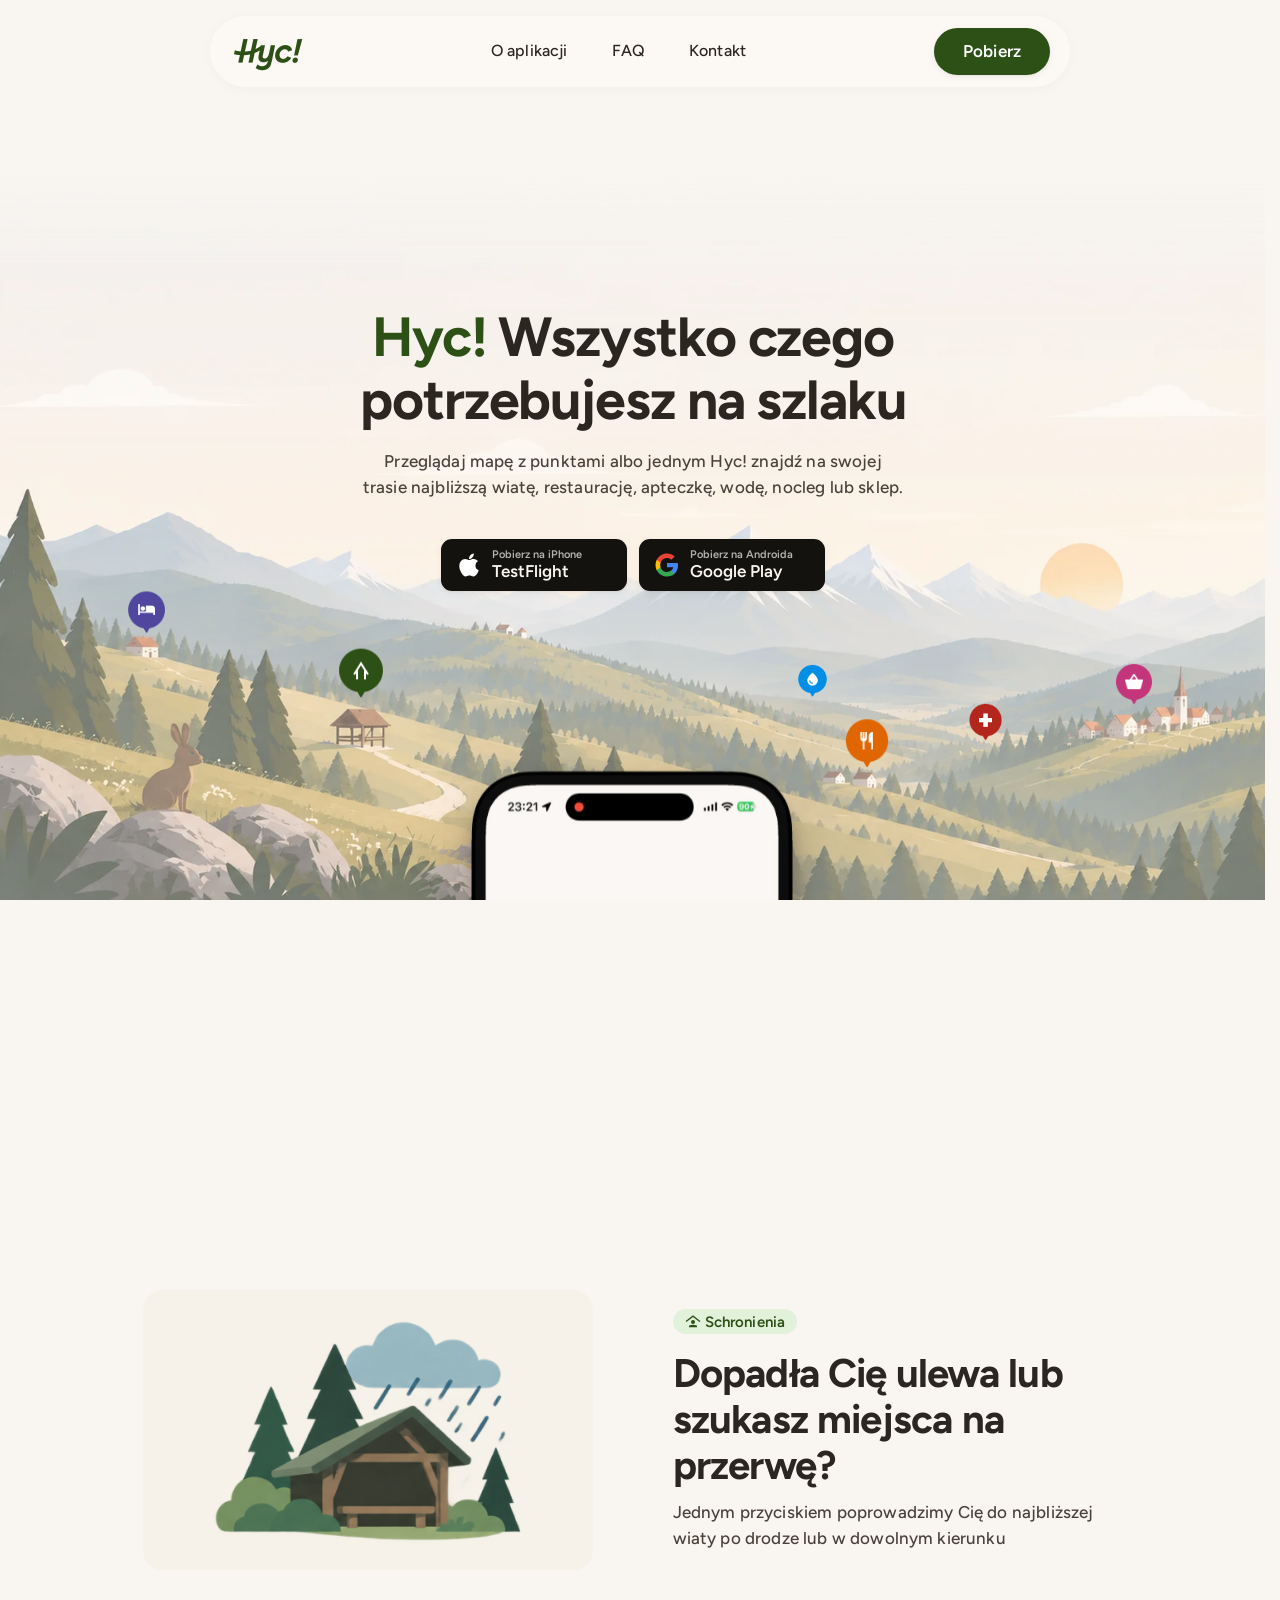
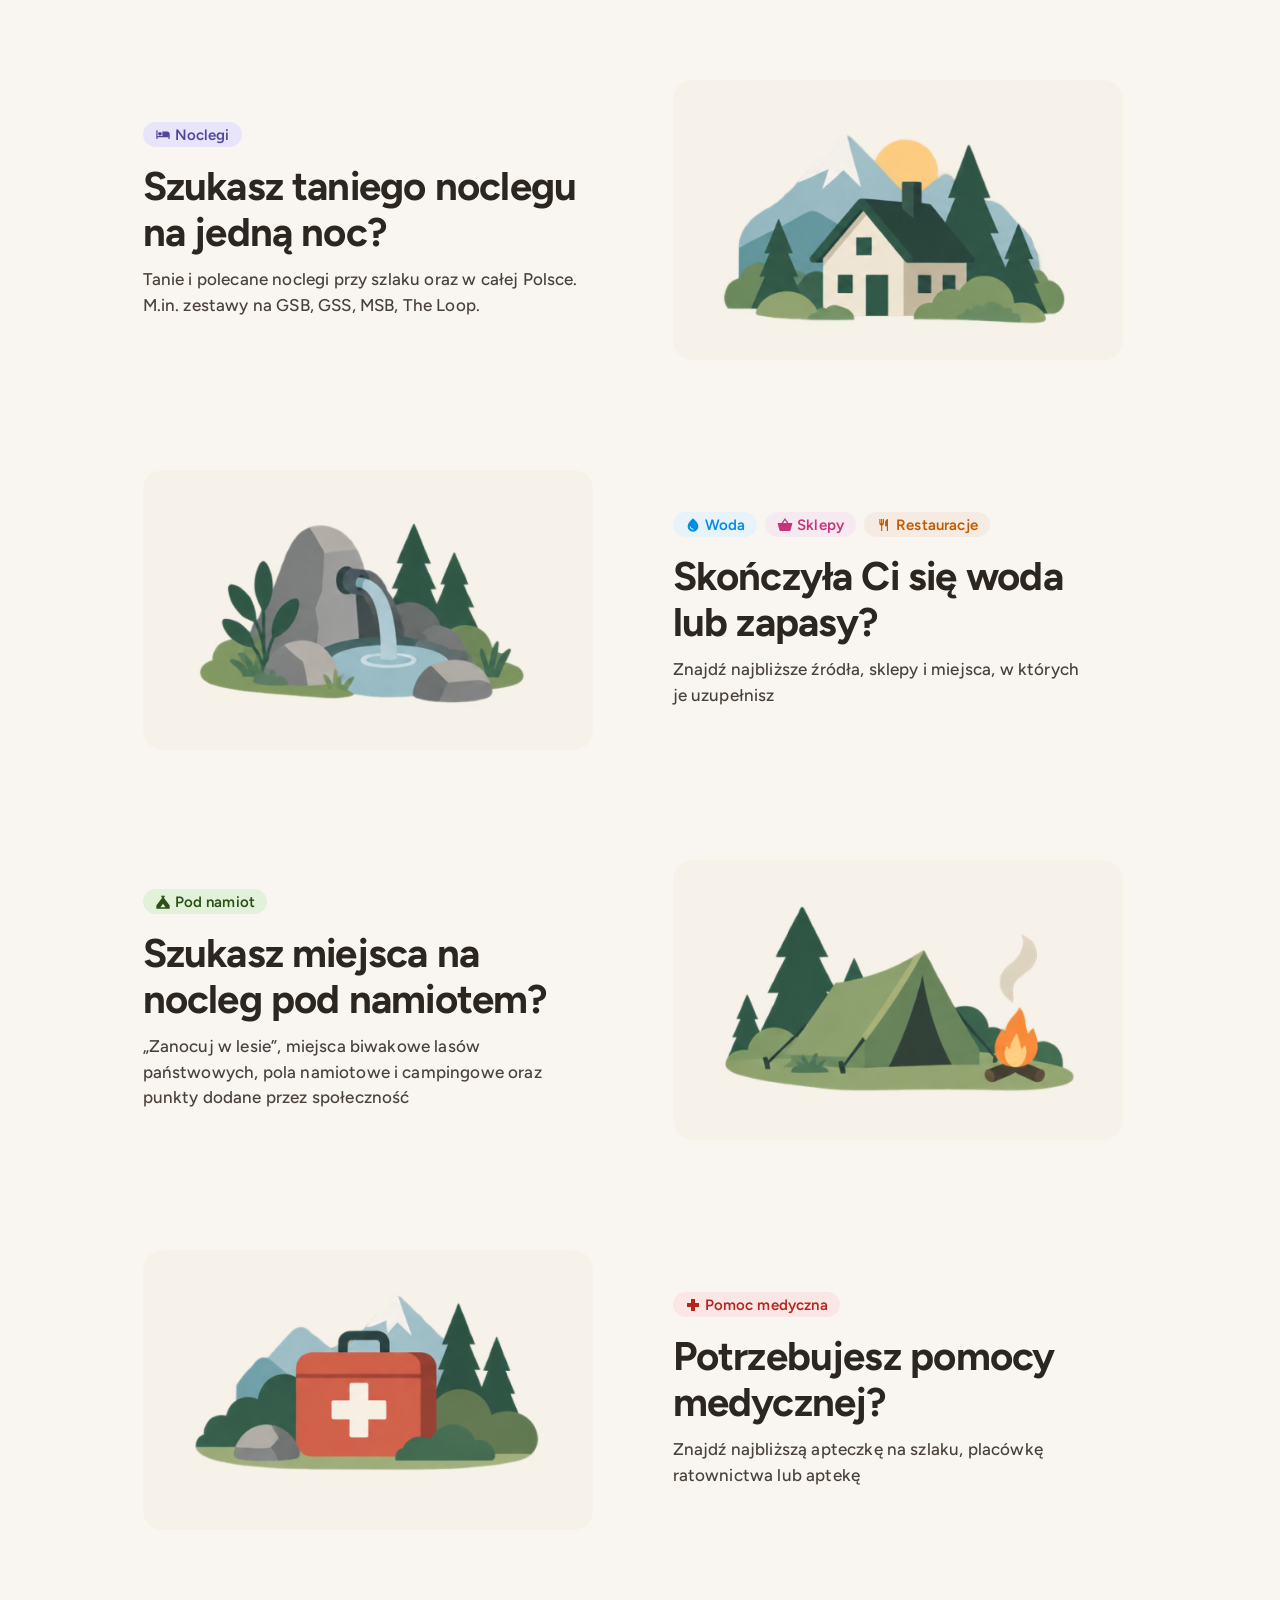
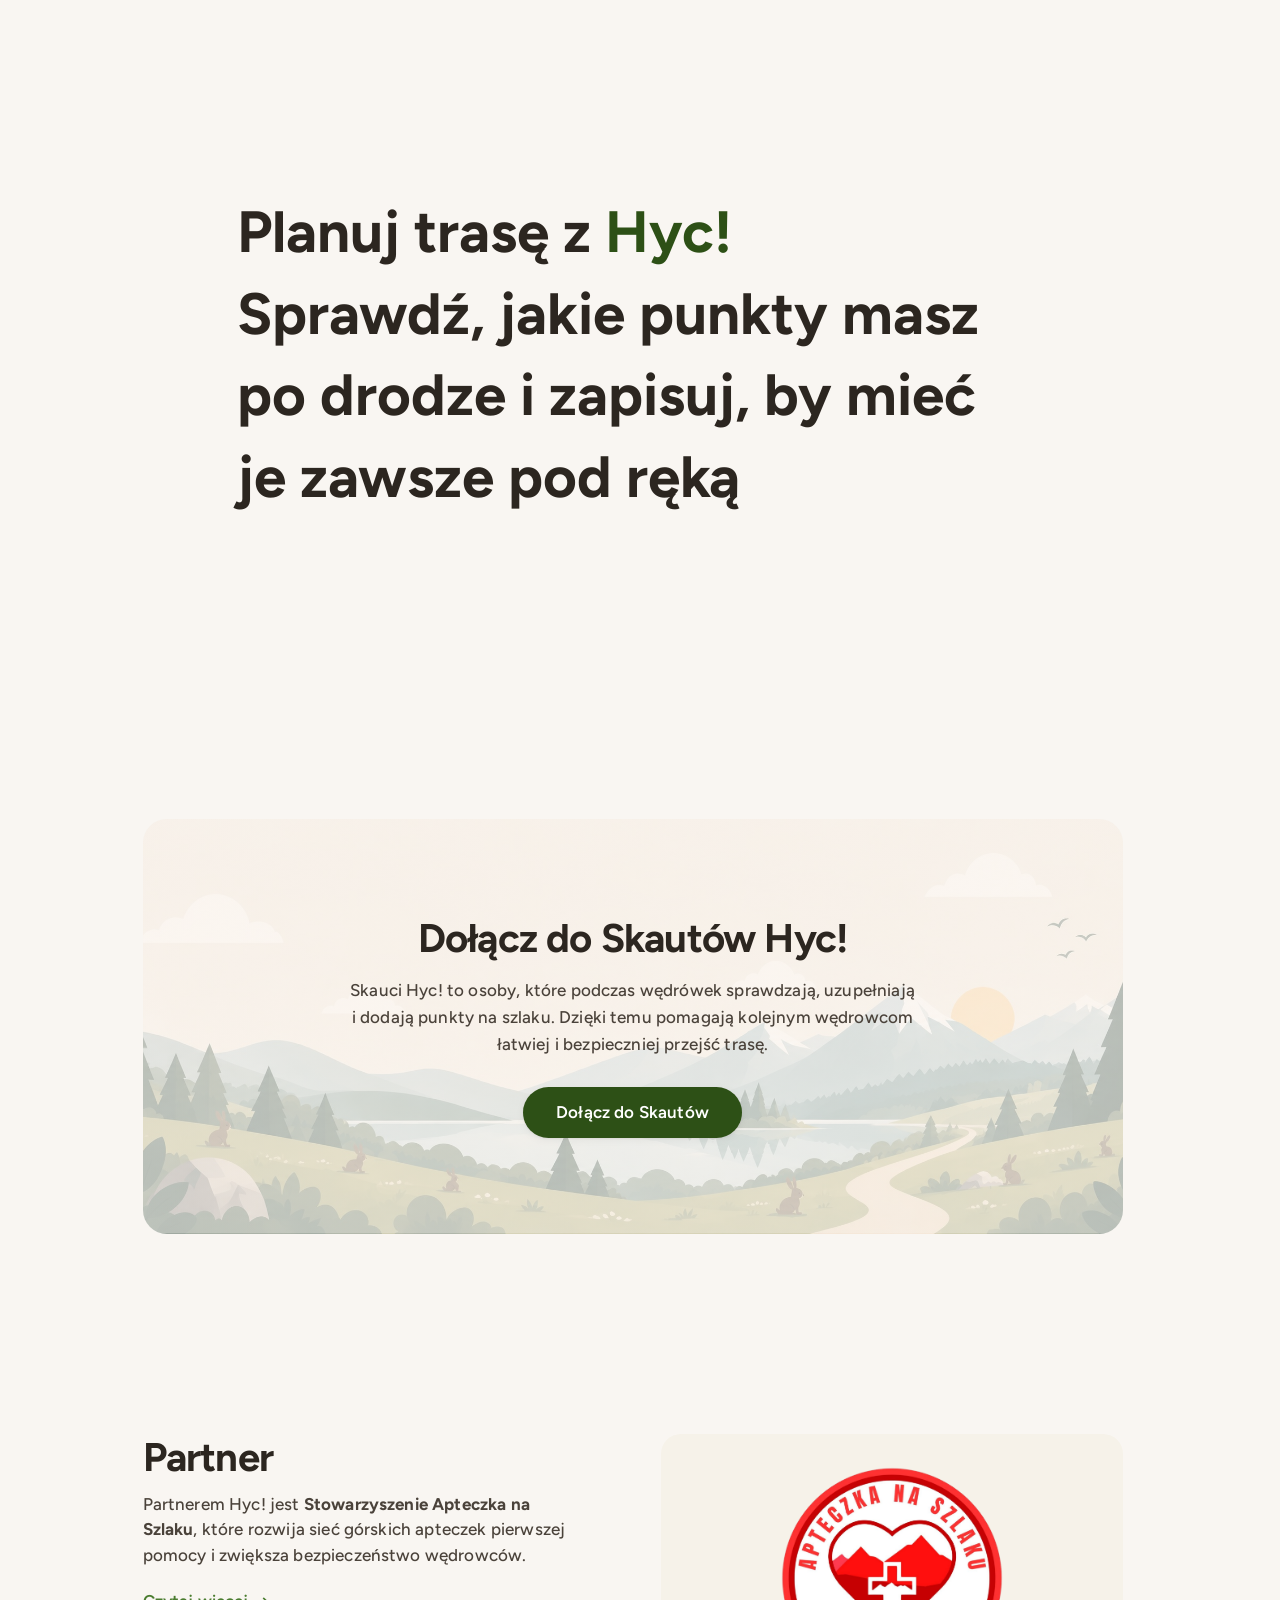
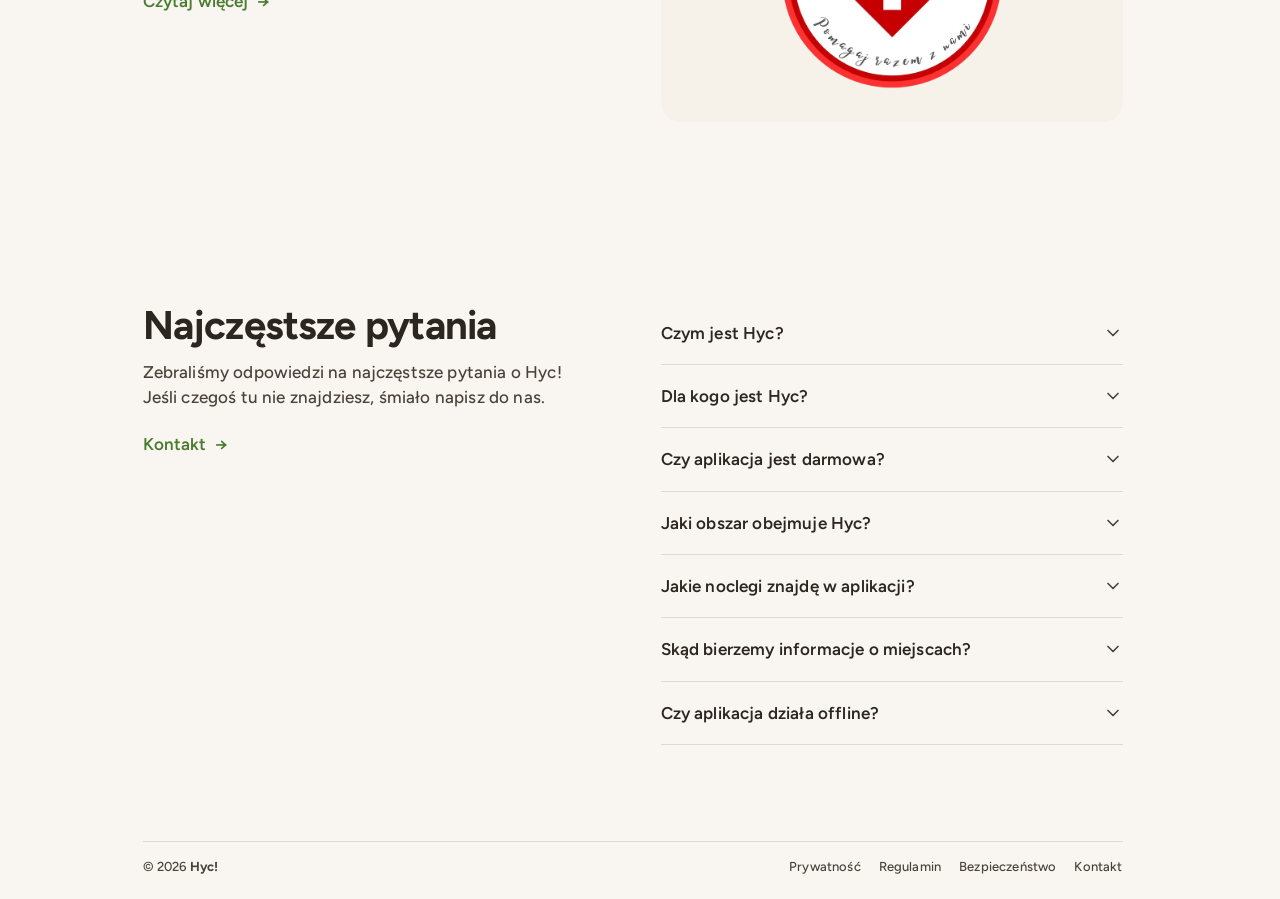
==== index.html @ 40196a03 "fix(landing): Polityka 1.10 ze znacznikiem intro, pasek okna instalacji bez zmian wyglądu - legal/pr" ====
<!DOCTYPE html>
<html lang="pl">
<head>
  <meta charset="utf-8">
  <meta name="viewport" content="width=device-width, initial-scale=1">
  <meta name="tdm-reservation" content="1">
  <title>Hyc! Wszystko czego potrzebujesz na szlaku</title>
  <meta name="description" content="Hyc! to aplikacja na szlak. Jednym przyciskiem znajdziesz najbliższą wiatę, wodę, nocleg, sklep, restaurację albo apteczkę. Dołącz do testów na iOS i Androidzie.">
  <meta name="theme-color" content="#F0EBE0">
  <link rel="icon" href="favicon.svg" type="image/svg+xml">
  <!-- apple-touch-icon MUSI byc PNG — iOS nie czyta SVG i przy braku rastra
       robi wlasny zrzut strony jako ikone na ekranie glownym. -->
  <link rel="apple-touch-icon" sizes="180x180" href="assets/apple-touch-icon.png">

  <!-- Open Graph / social preview (podgląd linku na sociale) -->
  <meta property="og:type" content="website">
  <meta property="og:site_name" content="Hyc!">
  <meta property="og:title" content="Hyc! Wszystko czego potrzebujesz na szlaku">
  <meta property="og:description" content="Najbliższa wiata, woda, nocleg, sklep, restauracja i apteczka na Twojej trasie. Dołącz do testów Hyc! na iOS i Androidzie.">
  <meta property="og:image" content="assets/og-image.jpg?v=20261029">
  <meta property="og:image:width" content="1200">
  <meta property="og:image:height" content="630">
  <meta property="og:locale" content="pl_PL">
  <meta name="twitter:card" content="summary_large_image">
  <meta name="twitter:title" content="Hyc! Wszystko czego potrzebujesz na szlaku">
  <meta name="twitter:description" content="Najbliższa wiata, woda, nocleg, sklep, restauracja i apteczka na Twojej trasie. Dołącz do testów Hyc! na iOS i Androidzie.">
  <meta name="twitter:image" content="assets/og-image.jpg?v=20261029">

  <link rel="preload" href="assets/fonts/Figtree-Variable.woff2" as="font" type="font/woff2" crossorigin>
  <link rel="preload" as="image" type="image/webp"
        imagesrcset="assets/hero/hero-bg-1200.webp?v=8 1200w, assets/hero/hero-bg-1800.webp?v=8 1800w, assets/hero/hero-bg-2560.webp?v=8 2560w, assets/hero/hero-bg-3840.webp?v=8 3840w"
        imagesizes="((max-width: 899px) or (max-aspect-ratio: 13/10)) 170vw, 100vw">
  <!-- ?v= na CSS i JS jest obowiązkowe — podbij przy każdym wydaniu. Strona
       stoi na GitHub Pages, które ignorują plik `_headers` (format Netlify/
       Cloudflare Pages) i serwują wszystko z Cache-Control: max-age=600. Bez
       wersji w URL-u przeglądarka po deployu potrafi skleić nowy index.html
       ze starym styles.css. Wersja w URL-u wymusza świeże pobranie, bo to
       inny zasób. -->
  <link rel="stylesheet" href="styles.css?v=2026102913">
</head>
<body class="page-home">
  <!-- Górny pasek: strona ma sekcje pod hero (O aplikacji, FAQ, Kontakt)
       i potrzebuje stałej nawigacji do nich. Logo stoi tu, nie w hero. -->
  <header class="topbar hero-intro">
    <div class="topbar-inner">
      <a href="#top" class="topbar-logo" aria-label="Hyc! - strona główna">
        <img src="assets/logo-69.png?v=2" srcset="assets/logo-69.png?v=2 1x, assets/logo-138.png?v=2 2x, assets/logo-207.png?v=2 3x" alt="Hyc!" width="69" height="32">
      </a>

      <nav class="topbar-nav" aria-label="Główna nawigacja">
        <a href="o-aplikacji.html">O aplikacji</a>
        <a href="#faq">FAQ</a>
        <a href="kontakt.html">Kontakt</a>
      </nav>

      <!-- Hamburger — bez niego linki na <768px nie miały żadnego sposobu
           otwarcia (display:none bez przełącznika). Trzecie dziecko obok
           logo/CTA na mobile (nav chowa się, patrz styles.css). -->
      <button type="button" class="topbar-burger" aria-expanded="false" aria-controls="mobile-nav" aria-label="Otwórz menu">
        <svg class="icon-menu" viewBox="0 0 24 24" width="24" height="24" aria-hidden="true"><path fill="currentColor" d="M2.797 18.293V16.018H21.203V18.293ZM2.797 13.138V10.862H21.203V13.138ZM2.797 7.982V5.707H21.203V7.982Z"/></svg>
        <svg class="icon-close" viewBox="0 0 24 24" width="24" height="24" aria-hidden="true"><path fill="currentColor" d="M6.4 19.191L4.809 17.6L10.409 12.0L4.809 6.4L6.4 4.809L12.0 10.409L17.6 4.809L19.191 6.4L13.591 12.0L19.191 17.6L17.6 19.191L12.0 13.591Z"/></svg>
      </button>

      <!-- Link na osobną stronę, nie modal TestFlight jak baton na hero — tu
           dopiero trafią docelowe linki do sklepów, gdy apka będzie tam
           publicznie dostępna. -->
      <a class="store-btn store-btn--primary store-btn--nav" href="pobierz.html" data-goatcounter-click="index-menu-pobierz">Pobierz</a>
    </div>
    <div class="nav-backdrop" aria-hidden="true"></div>
    <nav class="topbar-nav-mobile" id="mobile-nav" aria-label="Główna nawigacja (mobile)" hidden>
      <a href="o-aplikacji.html"><span>O aplikacji</span><svg class="nav-arrow" viewBox="0 0 24 24" width="20" height="20" fill="none" stroke="currentColor" stroke-width="2" stroke-linecap="round" stroke-linejoin="round" aria-hidden="true"><path d="M5 12h14"/><path d="m12 5 7 7-7 7"/></svg></a>
      <a href="#faq"><span>FAQ</span><svg class="nav-arrow" viewBox="0 0 24 24" width="20" height="20" fill="none" stroke="currentColor" stroke-width="2" stroke-linecap="round" stroke-linejoin="round" aria-hidden="true"><path d="M5 12h14"/><path d="m12 5 7 7-7 7"/></svg></a>
      <a href="kontakt.html"><span>Kontakt</span><svg class="nav-arrow" viewBox="0 0 24 24" width="20" height="20" fill="none" stroke="currentColor" stroke-width="2" stroke-linecap="round" stroke-linejoin="round" aria-hidden="true"><path d="M5 12h14"/><path d="m12 5 7 7-7 7"/></svg></a>
      <a href="pobierz.html" data-goatcounter-click="index-menu-pobierz"><span>Pobierz</span><svg class="nav-arrow" viewBox="0 0 24 24" width="20" height="20" fill="none" stroke="currentColor" stroke-width="2" stroke-linecap="round" stroke-linejoin="round" aria-hidden="true"><path d="M5 12h14"/><path d="m12 5 7 7-7 7"/></svg></a>
    </nav>
  </header>

  <div class="wrap">

    <main>
      <!-- Hero: scena przypięta (sticky) na czas pierwszego scrolla. Pierwszy
           ruch w dół dokłada .is-pinned (main.js), a cała animacja (tekst i
           piny odjeżdżają, tło blednie, telefon wjeżdża i rośnie) to przejście
           czasowe w CSS.
           Bez JS albo przy „ogranicz ruch" zostaje statyczny układ: tło z
           tekstem, telefon pod spodem.
           Tło, piny i tekst to jedna kompozycja 16:9 skalowana jak `cover`
           (patrz .hero-scene w styles.css), żeby piny zawsze stały nad swoimi
           domkami niezależnie od proporcji okna. -->
      <section class="hero hero-intro" id="top" aria-label="Hyc!">
        <div class="hero-stage">
          <div class="hero-bg" aria-hidden="true">
            <div class="hero-scene">
              <img class="hero-img"
                   src="assets/hero/hero-bg-1800.webp?v=8"
                   srcset="assets/hero/hero-bg-1200.webp?v=8 1200w, assets/hero/hero-bg-1800.webp?v=8 1800w, assets/hero/hero-bg-2560.webp?v=8 2560w, assets/hero/hero-bg-3840.webp?v=8 3840w"
                   sizes="((max-width: 899px) or (max-aspect-ratio: 13/10)) 170vw, 100vw"
                   width="3840" height="2160" alt="" fetchpriority="high">
              <!-- Pozycje i szerokości pinów w % kadru 1670x942 z makiety Figmy
                   (x/1670, y/942, w/1670); --i to kolejność wejścia od lewej. -->
              <div class="hero-pins">
                <span class="pin" style="--x:10.12%;--y:55.52%;--w:3.71%;--i:0"><img src="assets/hero/pin-nocleg.webp?v=3" alt="" width="176" height="212"></span>
                <span class="pin" style="--x:26.59%;--y:63.16%;--w:4.37%;--i:1"><img src="assets/hero/pin-wiata.webp?v=3" alt="" width="176" height="212"></span>
                <span class="pin pin--woda" style="--x:62.81%;--y:66.99%;--w:2.4%;--i:2"><img src="assets/hero/pin-woda.webp?v=3" alt="" width="176" height="212"></span>
                <span class="pin" style="--x:66.17%;--y:73.04%;--w:4.25%;--i:3"><img src="assets/hero/pin-jedzenie.webp?v=3" alt="" width="176" height="212"></span>
                <span class="pin" style="--x:75.93%;--y:71.34%;--w:3.23%;--i:4"><img src="assets/hero/pin-apteczka.webp?v=3" alt="" width="176" height="212"></span>
                <span class="pin" style="--x:87.37%;--y:65.71%;--w:3.59%;--i:5"><img src="assets/hero/pin-sklep.webp?v=3" alt="" width="176" height="212"></span>
              </div>
            </div>
          </div>

          <div class="hero-copy">
            <h1><span class="accent">Hyc!</span> Wszystko czego <br class="hero-br">potrzebujesz na&nbsp;szlaku</h1>
            <p class="hero-tags">Przeglądaj mapę z punktami albo jednym Hyc! znajdź na swojej trasie najbliższą wiatę, restaurację, apteczkę, wodę, nocleg lub sklep.</p>

            <div class="stores" id="stores">
              <!-- iOS wymaga apki TestFlight, której większość testerów jeszcze
                   nie ma — instalacja to więc DWA kliknięcia w ten sam przycisk
                   (TestFlight, potem po powrocie z App Store, Hyc!). Baton
                   wygląda jak zwykły „pobierz", modal niżej ustawia oczekiwania
                   PRZED pierwszym kliknięciem — Apple samo tego nie tłumaczy. -->
              <button class="store-btn store-btn--dark store-btn--compact" id="btn-ios-open" type="button" data-goatcounter-click="index-ios-otworz">
                <img src="assets/apple.svg" alt="">
                <span class="label"><small>Pobierz na iPhone</small><strong>TestFlight</strong></span>
              </button>

              <!-- Android idzie przez zamknięty test Play (grupa Google jako lista
                   testerów), więc instalacja ma dwa etapy: grupa → opt-in Play.
                   Tej złożoności NIE pokazujemy na ekranie głównym — baton wygląda
                   jak zwykły „pobierz", a cały proces prowadzi modal niżej. -->
              <button class="store-btn store-btn--dark store-btn--compact" id="btn-android-open" type="button" data-goatcounter-click="index-android-otworz">
                <img src="assets/google.svg" alt="">
                <span class="label"><small>Pobierz na Androida</small><strong>Google Play</strong></span>
              </button>
            </div>
          </div>

          <!-- Telefon: render z Rotato (ramka + ekran) jako wideo z przezroczystym
               tłem. Safari/iOS bierze HEVC z alfą (.mov), reszta przeglądarek
               WebM VP9 z alfą; typ „video/quicktime" omija Chrome, który HEVC
               odtworzyłby bez przezroczystości. main.js odpala wideo, gdy
               telefon jest cały widoczny (przy scrollu: postęp >= 0.98) i
               pauzuje, gdy znika z ekranu. Brak `autoplay` jest celowy, start
               należy do main.js. -->
          <div class="hero-phone" role="img" aria-label="Ekran aplikacji Hyc!: trasa do najbliższej bacówki">
            <video class="phone-video" poster="assets/hero/phone-poster.webp?v=3" muted playsinline preload="metadata">
              <source src="assets/hero/phone.mov?v=2" type='video/quicktime; codecs="hvc1"'>
              <source src="assets/hero/phone.webm?v=2" type="video/webm">
            </video>
          </div>
        </div>
      </section>

      <!-- Grafika w karcie + nagłówek/bullety obok, kolory/fonty własne. -->
      <section class="feature-list" id="about" aria-labelledby="about-title">
        <h2 class="visually-hidden" id="about-title">O aplikacji</h2>
        <!-- 6 bulletów, każdy z własną grafiką (assets/feature/feature-1..6.png,
             kolejność 1:1 z
             kolejnością bulletów góra-dół) i własnym tekstem (pytanie +
             odpowiedź). -->
        <div class="feature-row">
          <img class="feature-media" src="assets/feature/feature-1.png" alt="" width="440" height="280" loading="lazy">
          <div class="feature-copy">
            <div class="feature-tags">
              <span class="feature-tag feature-tag--schronienia"><svg viewBox="0 0 24 24" aria-hidden="true"><path d="M23 10.4004L21.7998 12L12 4.52539L2.2002 12L1 10.4004L12 2L23 10.4004Z"/><circle cx="12" cy="12" r="3"/><path d="M18 20H6V17.5C6 17.5 8.5 16 12 16C15.5 16 18 17.5 18 17.5V20Z"/></svg><span class="feature-tag-label">Schronienia</span></span>
            </div>
            <h3>Dopadła Cię ulewa lub szukasz miejsca na przerwę?</h3>
            <p>Jednym przyciskiem poprowadzimy Cię do najbliższej wiaty po drodze lub w dowolnym kierunku</p>
          </div>
        </div>

        <div class="feature-row feature-row--reverse">
          <img class="feature-media" src="assets/feature/feature-2.png" alt="" width="440" height="280" loading="lazy">
          <div class="feature-copy">
            <div class="feature-tags">
              <span class="feature-tag feature-tag--noclegi"><svg viewBox="0 0 24 24" aria-hidden="true"><path fill-rule="evenodd" clip-rule="evenodd" d="M2 18V5H3.81818V13.6667H11.0909V6.73333H18.3636C19.3636 6.73333 20.2197 7.07278 20.9318 7.75167C21.6439 8.43056 22 9.24667 22 10.2V18H20.1818V15.4H3.81818V18H2ZM5.52273 12.0417C4.99242 11.5361 4.72727 10.9222 4.72727 10.2C4.72727 9.47778 4.99242 8.86389 5.52273 8.35833C6.05303 7.85278 6.69697 7.6 7.45455 7.6C8.21212 7.6 8.85606 7.85278 9.38636 8.35833C9.91667 8.86389 10.1818 9.47778 10.1818 10.2C10.1818 10.9222 9.91667 11.5361 9.38636 12.0417C8.85606 12.5472 8.21212 12.8 7.45455 12.8C6.69697 12.8 6.05303 12.5472 5.52273 12.0417Z"/></svg><span class="feature-tag-label">Noclegi</span></span>
            </div>
            <h3>Szukasz taniego noclegu na&nbsp;jedną noc?</h3>
            <p>Tanie i&nbsp;polecane noclegi przy szlaku oraz w&nbsp;całej Polsce. M.in. zestawy na GSB, GSS, MSB, The Loop.</p>
          </div>
        </div>

        <div class="feature-row">
          <img class="feature-media" src="assets/feature/feature-3.png" alt="" width="440" height="280" loading="lazy">
          <div class="feature-copy">
            <div class="feature-tags">
              <span class="feature-tag feature-tag--woda"><svg viewBox="0 0 24 24" aria-hidden="true"><path fill-rule="evenodd" clip-rule="evenodd" d="M12.275 19C12.475 18.9833 12.6458 18.9042 12.7875 18.7625C12.9292 18.6208 13 18.45 13 18.25C13 18.0167 12.925 17.8292 12.775 17.6875C12.625 17.5458 12.4333 17.4833 12.2 17.5C11.5167 17.55 10.7917 17.3625 10.025 16.9375C9.25833 16.5125 8.775 15.7417 8.575 14.625C8.54167 14.4417 8.45417 14.2917 8.3125 14.175C8.17083 14.0583 8.00833 14 7.825 14C7.59167 14 7.4 14.0875 7.25 14.2625C7.1 14.4375 7.05 14.6417 7.1 14.875C7.38333 16.3917 8.05 17.475 9.1 18.125C10.15 18.775 11.2083 19.0667 12.275 19ZM6.2875 19.65C4.7625 18.0833 4 16.1333 4 13.8C4 12.1333 4.6625 10.3208 5.9875 8.3625C7.3125 6.40417 9.31667 4.28333 12 2C14.6833 4.28333 16.6875 6.40417 18.0125 8.3625C19.3375 10.3208 20 12.1333 20 13.8C20 16.1333 19.2375 18.0833 17.7125 19.65C16.1875 21.2167 14.2833 22 12 22C9.71667 22 7.8125 21.2167 6.2875 19.65Z"/></svg><span class="feature-tag-label">Woda</span></span>
              <span class="feature-tag feature-tag--sklepy"><svg viewBox="0 0 24 24" aria-hidden="true"><path fill-rule="evenodd" clip-rule="evenodd" d="M11.9749 2C12.1416 2 12.3005 2.04167 12.4505 2.125C12.6003 2.20831 12.7168 2.31697 12.8001 2.4502L17.2005 9H22.0003C22.3335 9.00007 22.5958 9.1338 22.7874 9.40039C22.979 9.667 23.0338 9.9588 22.9505 10.2754L20.3997 19.5254C20.2664 19.9585 20.025 20.313 19.6751 20.5879C19.3251 20.8628 18.9249 21 18.4749 21H5.52472C5.07505 20.9999 4.6753 20.8626 4.3255 20.5879C3.97558 20.313 3.73327 19.9586 3.59991 19.5254L1.05011 10.2754C0.966816 9.95889 1.02079 9.66695 1.21222 9.40039C1.40388 9.13372 1.66697 9 2.0003 9H6.7503L11.1497 2.4502C11.233 2.31686 11.3503 2.20833 11.5003 2.125C11.6502 2.04176 11.8084 2.00002 11.9749 2ZM9.17511 9H14.8001L11.9749 4.7998L9.17511 9Z"/></svg><span class="feature-tag-label">Sklepy</span></span>
              <span class="feature-tag feature-tag--restauracje"><svg viewBox="0 0 24 24" aria-hidden="true"><path d="M7.6 21V12.765C6.86333 12.555 6.24583 12.135 5.7475 11.505C5.24917 10.875 5 10.14 5 9.3V3H6.73333V9.3H7.6V3H9.33333V9.3H10.2V3H11.9333V9.3C11.9333 10.14 11.6842 10.875 11.1858 11.505C10.6875 12.135 10.07 12.555 9.33333 12.765V21H7.6ZM16.2667 21V13.8H13.6667V7.5C13.6667 6.255 14.0892 5.19375 14.9342 4.31625C15.7792 3.43875 16.8011 3 18 3V21H16.2667Z"/></svg><span class="feature-tag-label">Restauracje</span></span>
            </div>
            <h3>Skończyła Ci się woda lub zapasy?</h3>
            <p>Znajdź najbliższe źródła, sklepy i&nbsp;miejsca, w&nbsp;których je uzupełnisz</p>
          </div>
        </div>

        <div class="feature-row feature-row--reverse">
          <img class="feature-media" src="assets/feature/feature-4.png" alt="" width="440" height="280" loading="lazy">
          <div class="feature-copy">
            <div class="feature-tags">
              <span class="feature-tag feature-tag--namiot"><svg viewBox="0 0 24 24" aria-hidden="true"><path fill-rule="evenodd" clip-rule="evenodd" d="M2 22V17.35L10.75 5.55L9 3.2L10.6 2L12 3.875L13.4 2L15 3.2L13.25 5.55L22 17.35V22H2ZM8.225 20H15.775L12 14.725L8.225 20Z"/></svg><span class="feature-tag-label">Pod namiot</span></span>
            </div>
            <h3>Szukasz miejsca na nocleg pod&nbsp;namiotem?</h3>
            <p>„Zanocuj w&nbsp;lesie”, miejsca biwakowe lasów państwowych, pola namiotowe i&nbsp;campingowe oraz punkty dodane przez społeczność</p>
          </div>
        </div>

        <div class="feature-row">
          <img class="feature-media" src="assets/feature/feature-6.png" alt="" width="440" height="280" loading="lazy">
          <div class="feature-copy">
            <div class="feature-tags">
              <span class="feature-tag feature-tag--medyczna"><svg viewBox="0 0 24 24" aria-hidden="true"><path d="M15 9H21V15H15V21H9V15H3V9H9V3H15V9Z"/></svg><span class="feature-tag-label">Pomoc medyczna</span></span>
            </div>
            <h3>Potrzebujesz pomocy medycznej?</h3>
            <p>Znajdź najbliższą apteczkę na&nbsp;szlaku, placówkę ratownictwa lub aptekę</p>
          </div>
        </div>
      </section>

      <!-- Sekcja ze szlakiem: tekst to prawdziwy HTML (czytnik ekranu, wyszukiwarka,
           zaznaczanie), szlak to inline SVG pod nim. Całość to „artboard" o stałych
           proporcjach, skalowany z szerokością (kontener `cqw`): desktop 1695x1025
           jak w makiecie, mobile osobny pionowy układ 390x720 z własną ścieżką.
           Szlak rysuje się raz, gdy sekcja wjeżdża w ekran (main.js): maska z
           grubszą linią odsłania kreskowaną ścieżkę, więc rytm kresek 100/40 zostaje
           nietknięty. Bez JS i przy „ogranicz ruch" szlak jest od razu cały. -->
      <section class="trail" aria-labelledby="trail-title">
        <div class="trail-stage trail-stage--wide">
          <svg class="trail-svg" viewBox="0 0 1695 1025" fill="none" aria-hidden="true" focusable="false">
            <defs>
              <mask id="trail-reveal-wide" maskUnits="userSpaceOnUse" x="0" y="0" width="1695" height="1025">
                <path class="trail-reveal" d="M170 220.403C277 36.3956 642.105 13.8584 661.5 236.903C683.5 489.903 154 373.895 222 720.405C281.291 1022.54 630 998.642 764 803.649C879.206 636.004 792.5 249.142 1077.5 297.142C1347.61 342.634 1077.5 834.117 1550.5 720.405" stroke="#fff" stroke-width="64" pathLength="1000"/>
              </mask>
            </defs>
            <path d="M170 220.403C277 36.3956 642.105 13.8584 661.5 236.903C683.5 489.903 154 373.895 222 720.405C281.291 1022.54 630 998.642 764 803.649C879.206 636.004 792.5 249.142 1077.5 297.142C1347.61 342.634 1077.5 834.117 1550.5 720.405" stroke="#E8352B" stroke-width="32" stroke-dasharray="100 40" mask="url(#trail-reveal-wide)"/>
          </svg>
        </div>
        <div class="trail-stage trail-stage--narrow">
          <svg class="trail-svg" viewBox="0 0 390 590" fill="none" aria-hidden="true" focusable="false">
            <defs>
              <mask id="trail-reveal-narrow" maskUnits="userSpaceOnUse" x="0" y="0" width="390" height="590">
                <path class="trail-reveal" d="M302.7 40.0C370.6 79.5 378.9 214.1 296.7 221.3C203.3 229.4 246.1 34.1 118.3 59.2C6.9 81.0 15.7 209.7 87.6 259.1C149.5 301.6 292.1 269.6 274.4 374.7C257.7 474.3 76.4 374.7 118.3 549.2" stroke="#fff" stroke-width="26.0" pathLength="1000"/>
              </mask>
            </defs>
            <path d="M302.7 40.0C370.6 79.5 378.9 214.1 296.7 221.3C203.3 229.4 246.1 34.1 118.3 59.2C6.9 81.0 15.7 209.7 87.6 259.1C149.5 301.6 292.1 269.6 274.4 374.7C257.7 474.3 76.4 374.7 118.3 549.2" stroke="#E8352B" stroke-width="11.8" stroke-dasharray="36.9 14.8" mask="url(#trail-reveal-narrow)"/>
          </svg>
        </div>
        <div class="trail-copy">
          <h2 class="trail-title" id="trail-title">Planuj trasę z&nbsp;<span class="accent">Hyc!</span></h2>
          <p class="trail-text">Sprawdź, jakie<br class="trail-br-m"> punkty masz<br class="trail-br"> po<br class="trail-br-m"> drodze i&nbsp;zapisuj,<br class="trail-br-m"> by&nbsp;mieć<br class="trail-br"> je<br class="trail-br-m"> zawsze pod&nbsp;ręką</p>
        </div>
      </section>

      <!-- CTA banner — karta na zdjęciu, wyśrodkowany nagłówek + tekst + baton
           (assets/skauci-bg.jpg, ta sama ilustracja stylistycznie co "Zanocuj
           w lesie": łąka/jezioro/góry/zające). Link do grupy Skautów Hyc! na
           Facebooku — ten sam adres co w FAQ o Skautach; przy zmianie
           zaktualizuj oba miejsca. -->
      <section class="scouts-cta">
        <div class="scouts-cta-inner">
          <h2>Dołącz do Skautów Hyc!</h2>
          <p>Skauci Hyc! to osoby, które podczas wędrówek sprawdzają, uzupełniają i&nbsp;dodają punkty na szlaku. Dzięki temu pomagają kolejnym wędrowcom łatwiej i&nbsp;bezpieczniej przejść trasę.</p>
          <a class="store-btn store-btn--primary store-btn--nav" href="https://www.facebook.com/groups/1094210523037520/" target="_blank" rel="noopener" data-goatcounter-click="index-fb-grupa">Dołącz do Skautów</a>
        </div>
      </section>

      <section class="partnerships" aria-label="Partner">
        <div class="faq-intro">
          <h2 class="faq-heading">Partner</h2>
          <p class="faq-subheading">Partnerem Hyc! jest <strong>Stowarzyszenie Apteczka na Szlaku</strong>, które rozwija sieć górskich apteczek pierwszej pomocy i&nbsp;zwiększa bezpieczeństwo wędrowców.</p>
          <a class="about-link partnerships-btn" href="https://www.facebook.com/ApteczkaNaSzlaku" target="_blank" rel="noopener">Czytaj więcej <span aria-hidden="true">→</span></a>
        </div>
        <div class="partnerships-logo">
          <img src="assets/apteczka-na-szlaku.png" alt="Logo Stowarzyszenia Apteczka na Szlaku — serce z górami i krzyżem pierwszej pomocy" width="240" height="240" loading="lazy">
        </div>
      </section>

      <!-- FAQ — nagłówek w lewej kolumnie, accordion w prawej, kolory/fonty
           własne. Natywny <details>/<summary>: focus, klawiatura (Enter/
           Space) i stan otwarcia za darmo, bez JS. -->
      <section class="faq" id="faq" aria-label="Najczęściej zadawane pytania">
        <div class="faq-intro">
          <h2 class="faq-heading">Najczęstsze pytania</h2>
          <p class="faq-subheading">Zebraliśmy odpowiedzi na najczęstsze pytania o Hyc! Jeśli czegoś tu nie znajdziesz, śmiało napisz do nas.</p>
          <a class="about-link" href="kontakt.html">Kontakt <span aria-hidden="true">→</span></a>
        </div>

        <div class="faq-list">
          <details class="faq-item">
            <summary>
              <span>Czym jest Hyc?</span>
              <svg class="faq-chevron" aria-hidden="true" viewBox="0 0 24 24" fill="none" stroke="currentColor" stroke-width="2" stroke-linecap="round" stroke-linejoin="round"><path d="M6 9l6 6 6-6"/></svg>
            </summary>
            <p class="faq-answer">Hyc! to aplikacja, która bez&nbsp;zatrzymywania się podczas marszu, jedną ręką pomaga znaleźć wszystko, czego potrzebujesz na&nbsp;szlaku. Prowadzi do&nbsp;najbliższego celu przed&nbsp;Tobą lub dookoła. Znajdziesz w&nbsp;niej między innymi schronienia, noclegi, miejsca na namiot, źródła wody, apteczki, restauracje i&nbsp;sklepy.</p>
            <p class="faq-answer">Możesz też swobodnie przeglądać mapę, wyszukiwać interesujące Cię miejsca i&nbsp;zapisywać je na później.</p>
          </details>

          <details class="faq-item">
            <summary>
              <span>Dla kogo jest Hyc?</span>
              <svg class="faq-chevron" aria-hidden="true" viewBox="0 0 24 24" fill="none" stroke="currentColor" stroke-width="2" stroke-linecap="round" stroke-linejoin="round"><path d="M6 9l6 6 6-6"/></svg>
            </summary>
            <p class="faq-answer">Hyc! jest dla każdego wędrowca, niezależnie od doświadczenia i długości trasy. Dla rodziców z dziećmi, którzy chcą czuć się pewniej na szlaku i wiedzieć, gdzie po drodze będą mogli schować się przed ulewą albo znaleźć środki do odkażenia rany. Dla doświadczonych wędrowców, którzy ruszają na długie szlaki i chcą lepiej przygotować się do drogi. Dla każdego, kto chce mieć pod ręką informacje o tym, co czeka go na szlaku.</p>
          </details>

          <details class="faq-item">
            <summary>
              <span>Czy aplikacja jest darmowa?</span>
              <svg class="faq-chevron" aria-hidden="true" viewBox="0 0 24 24" fill="none" stroke="currentColor" stroke-width="2" stroke-linecap="round" stroke-linejoin="round"><path d="M6 9l6 6 6-6"/></svg>
            </summary>
            <p class="faq-answer">Tak. Wszystkie obecne funkcje Hyc! są i&nbsp;zawsze będą darmowe. W&nbsp;przyszłości planujemy rozbudowywać aplikację i&nbsp;mogą pojawić się dodatkowe, płatne funkcje.</p>
          </details>

          <details class="faq-item">
            <summary>
              <span>Jaki obszar obejmuje Hyc?</span>
              <svg class="faq-chevron" aria-hidden="true" viewBox="0 0 24 24" fill="none" stroke="currentColor" stroke-width="2" stroke-linecap="round" stroke-linejoin="round"><path d="M6 9l6 6 6-6"/></svg>
            </summary>
            <p class="faq-answer">Na razie Hyc! obejmuje całą Polskę oraz obszar do 50 km od&nbsp;polskiej granicy na terenie Czech i&nbsp;Słowacji. To dopiero początek. Z&nbsp;czasem będziemy rozszerzać mapę o&nbsp;kolejne państwa.</p>
          </details>

          <details class="faq-item">
            <summary>
              <span>Jakie noclegi znajdę w&nbsp;aplikacji?</span>
              <svg class="faq-chevron" aria-hidden="true" viewBox="0 0 24 24" fill="none" stroke="currentColor" stroke-width="2" stroke-linecap="round" stroke-linejoin="round"><path d="M6 9l6 6 6-6"/></svg>
            </summary>
            <p class="faq-answer">Znajdziesz tu wybrane przez nas niedrogie noclegi. Szczególnie te położone przy szlakach, a&nbsp;także ogólnodostępne chatki górskie, bacówki, schrony.</p>
          </details>

          <details class="faq-item">
            <summary>
              <span>Skąd bierzemy informacje o&nbsp;miejscach?</span>
              <svg class="faq-chevron" aria-hidden="true" viewBox="0 0 24 24" fill="none" stroke="currentColor" stroke-width="2" stroke-linecap="round" stroke-linejoin="round"><path d="M6 9l6 6 6-6"/></svg>
            </summary>
            <p class="faq-answer">Bazę budujemy na&nbsp;publicznie dostępnych źródłach, które łączymy i&nbsp;weryfikujemy. Dalej rozwija ją&nbsp;nasza społeczność. Nowe punkty mogą dodawać i&nbsp;aktualizować zarówno użytkownicy, jak i&nbsp;Skauci Hyc!, którzy od&nbsp;czasu do czasu biorą też udział w&nbsp;płatnych akcjach terenowych, sprawdzając miejsca na&nbsp;szlaku i&nbsp;dodając zdjęcia.</p>
            <p class="faq-answer">Chcesz zostać Skautem Hyc? Dołącz do społeczności <a href="https://www.facebook.com/groups/1094210523037520/" target="_blank" rel="noopener" data-goatcounter-click="index-fb-grupa">tutaj</a>.</p>
          </details>

          <details class="faq-item">
            <summary>
              <span>Czy aplikacja działa offline?</span>
              <svg class="faq-chevron" aria-hidden="true" viewBox="0 0 24 24" fill="none" stroke="currentColor" stroke-width="2" stroke-linecap="round" stroke-linejoin="round"><path d="M6 9l6 6 6-6"/></svg>
            </summary>
            <p class="faq-answer">Obecnie aplikacja wymaga połączenia z&nbsp;internetem. Tryb offline, pobieranie map i&nbsp;więcej nowych funkcji będą dostępne w&nbsp;okolicach stycznia 2027.</p>
          </details>
        </div>
      </section>

    </main>

    <footer id="kontakt">
      <span>© <span id="year">2026</span> <strong>Hyc!</strong></span>
      <span class="spacer"></span>
      <a href="legal/privacy.html">Prywatność</a>
      <a href="legal/eula.html">Regulamin</a>
      <a href="legal/warunki_bezpiecznego_korzystania.html">Bezpieczeństwo</a>
      <!-- Play wymaga PUBLICZNEGO adresu, pod którym da się zażądać usunięcia
           konta — także wtedy, gdy usunięcie działa w aplikacji (Data deletion
           w formularzu App content). Link musi być osiągalny bez logowania. -->
      <a href="kontakt.html">Kontakt</a>
    </footer>

  </div>

  <!-- Instalacja na Androida — cały proces w jednym oknie, dwa kroki.
       Wzorzec: editable stepper (UX Patterns / NN-g) — kroki są klikalne,
       więc user wraca i skacze swobodnie, nie tylko liniowo. Natywny <dialog>
       daje focus trap, Escape i backdrop bez własnego kodu. -->
  <dialog class="flow-modal" id="android-modal" aria-labelledby="modal-title">
    <p class="modal-intro">By umożliwić testowanie, Google wymaga dwóch kroków. Przeprowadzimy Cię przez nie</p>

    <nav class="stepper" aria-label="Postęp instalacji">
      <ol>
        <li><button class="stepper-btn is-current" type="button" data-goto="1"><span class="stepper-num">1</span><span class="stepper-name">Grupa</span></button></li>
        <li><button class="stepper-btn" type="button" data-goto="2"><span class="stepper-num">2</span><span class="stepper-name">Dostęp</span></button></li>
      </ol>
    </nav>

    <div class="modal-body" id="modal-body">

      <section class="modal-step" data-step="1">
        <p class="modal-eyebrow">Krok 1 z 2</p>
        <h2 class="modal-title" id="modal-title" tabindex="-1" autofocus>Dołącz do grupy testerów</h2>
        <p class="modal-lead">Google wymaga dołączenia do grupy testerów. Otworzymy ją w nowej karcie. Kliknij tam <strong>„Dołącz do grupy”</strong> i przejdź do następnego kroku.</p>

        <div class="modal-note">
          <p class="modal-note-title">Zaloguj się</p>
          <p class="modal-note-text">Jeśli nie jesteś zalogowany, nie zobaczysz możliwości dołączenia do grupy. Zaloguj się i <strong>kliknij przycisk „Przejdź do grupy” na dole jeszcze raz</strong>. Dopiero wtedy zobaczysz opcję dołączenia, jak na screenshocie poniżej.</p>
          <p class="modal-note-shot-label">Screenshot</p>
          <img class="modal-note-shot" src="assets/google-groups-join.png" alt="Strona grupy Google po zalogowaniu, z linkiem „dołącz do grupy”">
        </div>

        <a class="store-btn store-btn--dark" id="btn-group" href="#" rel="noopener" data-goatcounter-click="index-android-grupa">
          <img src="assets/google.svg" alt="">
          <span class="label"><small>Otworzy się w nowej karcie</small><strong>Przejdź do grupy</strong></span>
        </a>
      </section>

      <section class="modal-step is-hidden" data-step="2">
        <p class="modal-eyebrow">Krok 2 z 2</p>
        <h2 class="modal-title">Aktywuj dostęp w Google Play</h2>
        <p class="modal-lead">Teraz potwierdzasz udział w testach po stronie Sklepu Play. Użyj <strong>tego samego konta Google</strong>, co przy dołączaniu do grupy. Na otwartej stronie kliknij <strong>„Become a tester”</strong>.</p>
        <a class="store-btn store-btn--dark" id="btn-android" href="#" rel="noopener" data-goatcounter-click="index-android-play">
          <img src="assets/google.svg" alt="">
          <span class="label"><small>Otworzy się w nowej karcie</small><strong>Aktywuj dostęp</strong></span>
        </a>
      </section>


    </div>

    <div class="modal-nav">
      <button class="nav-btn" id="nav-back" type="button" disabled>Wstecz</button>
      <button class="nav-btn is-next" id="nav-next" type="button">Dalej</button>
    </div>
  </dialog>

  <!-- Instalacja na iOS — jedna zewnętrzna akcja (link TestFlight), nie
       kreator: bez steppera, bez Wstecz/Dalej. Modal istnieje wyłącznie po to,
       żeby ustawić oczekiwania przed kliknięciem: to nie jest instalacja
       Hyc! wprost, tylko przejście na stronę Apple z dwoma krokami do
       wykonania tam.
       Tekst nie opisuje kroków Apple własnymi słowami — poprzednia wersja
       („wróć tutaj i kliknij ten sam przycisk jeszcze raz") kłamała: oba
       kroki (Get TestFlight / View Hyc! Beta) dzieją się na stronie Apple,
       przez jej przyciski, nie przez powrót na gethyc.com. Streszczanie
       cudzego UI rozjeżdża się przy każdej zmianie po ich stronie — stąd
       tylko zapowiedź „będą dwa kroki, zrób je tam".
       Te same klasy co modal Androida (patrz styles.css), zero nowego CSS. -->
  <dialog class="flow-modal" id="ios-modal" aria-labelledby="ios-modal-title">
    <h2 class="modal-title" id="ios-modal-title" tabindex="-1" autofocus>Zainstaluj Hyc! przez TestFlight</h2>
    <p class="modal-lead">TestFlight to aplikacja Apple do testów beta. Hyc! działa tylko przez nią. Otworzymy stronę Apple, gdzie zainstalujesz najpierw TestFlight, a&nbsp;potem Hyc!</p>

    <a class="store-btn store-btn--dark" id="btn-ios" href="#" rel="noopener" data-goatcounter-click="index-ios-testflight">
      <img src="assets/apple.svg" alt="">
      <span class="label"><small>Otworzy TestFlight</small><strong>Kontynuuj</strong></span>
    </a>
  </dialog>

  <script src="scroll-lock.js?v=2"></script>
  <script src="config.js?v=20260812"></script>
  <script src="nav.js?v=20261008" defer></script>
  <script data-goatcounter="https://dinin92.goatcounter.com/count" async src="assets/goatcounter-count.js?v=2"></script>
  <script src="main.js?v=2026102922"></script>
</body>
</html>
---- styles.css ----
/* ============================================================
   Hyc! — landing styles
   Brand tokens mirror lib/shared/theme.dart (single source of truth).
   Minimal, mobile-first, self-hosted fonts (no external requests).
   ============================================================ */

/* ---- Fonts (self-hosted → GDPR-clean, no Google CDN) ---- */
/* Font produktu: Figtree, jeden plik variable (oś wght 300–900) — mirror
   assets/fonts/figtree w apce. */
@font-face {
  font-family: "Figtree";
  src: url("assets/fonts/Figtree-Variable.woff2") format("woff2");
  font-weight: 300 900;
  font-display: swap;
}

/* ---- Design tokens ---- */
:root {
  --green: #4a7c2f;
  --green-dark: #2d5016;
  /* DS `primaryBland` — zgaszona zieleń do glifów ilustracyjnych, które nie
     mają konkurować z CTA (ten sam token co banner "Zostań pionierem" w appce). */
  --green-bland: #759c60;
  --espresso: #2c2620;
  --bark: #4a423a;
  /* Poza skalą DS: `driftwood` (#8A8070) na tle strony daje 3,27:1, poniżej
     progu AA (4,5:1) dla drobnego tekstu. #6B6157 to najjaśniejszy szary tej
     rodziny, który jeszcze przechodzi (5,09:1) — dla podpisów lżejszych niż
     `bark`, ale wciąż czytelnych. */
  --caption: #6b6157;
  --driftwood: #8a8070;
  --cream: #f9f6f2;
  --alabaster: #f0ebe0;
  /* DS `mist` — jeden stopień skali kremowej pod tłem strony. Powierzchnia
     kafli: alabaster jest tłem strony, więc kafel w alabastrze byłby
     niewidoczny, a mist odcina je bez schodzenia w ciemność. */
  --mist: #e8e2d8;
  --parchment: #d8d0c0;
  --orange: #d66000;
  /* Informacyjny błękit — wskazówka „zaloguj się" w kreatorze Androida.
     Zwykły, rozpoznawalny niebieski zamiast przygaszonego teala. */
  --info: #2563eb;

  --radius: 16px;
  --radius-lg: 24px;
  /* Kolumna treści strony. Wartość dobrana tak, żeby h1 hero nie łamał się na
     trzy linie i batony sklepowe trzymały jeden rząd — węższa kolumna kosztuje
     wielkość telefonu w hero, świadomy handel. `max-width` nic nie robi na
     węższych oknach, więc do ~1000px układ jest bez zmian.
     Dotyczy całej strony — kafelki „co robi apka" i stopka też rozciągają się
     do tej samej szerokości, żeby marginesy hero i reszty sekcji się nie
     rozjeżdżały. */
  --maxw: 1020px;
  /* Cienie budowane na brązie marki, nie na neutralnej czerni — czarny cień na
     kremowym tle robi się szary i „brudzi" paletę. */
  --shadow-sm: 0 1px 2px rgba(44, 38, 32, 0.06), 0 2px 8px rgba(44, 38, 32, 0.05);
  --shadow-md: 0 2px 6px rgba(44, 38, 32, 0.07), 0 8px 24px rgba(44, 38, 32, 0.08);
  --shadow-lg: 0 4px 12px rgba(44, 38, 32, 0.08), 0 18px 44px rgba(44, 38, 32, 0.12);

  /* Wbudowane krzywe CSS są za słabe — te mają „pstryk", który sprawia, że ruch
     wygląda na zamierzony, a nie na domyślny. */
  --ease-out: cubic-bezier(0.23, 1, 0.32, 1);
  --ease-in-out: cubic-bezier(0.77, 0, 0.175, 1);
}

* { box-sizing: border-box; }

/* Tekst tylko dla czytnika ekranu (np. nagłówek sekcji kafli: kolejność h1, h2, h3). */
.visually-hidden {
  position: absolute;
  width: 1px;
  height: 1px;
  margin: -1px;
  padding: 0;
  overflow: hidden;
  clip-path: inset(50%);
  white-space: nowrap;
  border: 0;
}

/* Ta sama para deklaracji co niżej na <body> — i musi tu być osobno. Na
   mobile to <html> (documentElement), nie <body>, jest faktycznym
   kontenerem przewijania wiewportu: `overflow-x: clip` na samym <body> nie
   wystarcza, jeśli <html> zostaje na `overflow-x: visible`. Bez tej pary
   strona daje się przesunąć w bok poziomym gestem na całej długości. */
html {
  -webkit-text-size-adjust: 100%;
  overflow-x: hidden;
  overflow-x: clip;
  /* Miejsce na pasek przewijania zawsze zarezerwowane: hamulec hero
     (html.hero-brake, overflow: hidden) nie przesuwa wtedy strony w bok na
     systemach z klasycznym paskiem (Windows). */
  scrollbar-gutter: stable;
}
/* Hamulec hero na czas wjazdu telefonu (main.js): zatrzymuje też
   bezwładność gładzika, której w Chrome nie da się zablokować
   preventDefault, i rozpęd palca na iOS. */
html.hero-brake { overflow: hidden; }

body {
  margin: 0;
  /* Hero jest szerokie na 100vw, a pas z grafiką na mobile szerszy niż okno
     (patrz `.hero-scene`) — bez tego wychodzi poziomy pasek przewijania. `clip` zamiast `hidden`:
     `hidden` robi z <body> kontener przewijania i psułoby `position: sticky`
     u potomków. Poza mobilem reguła jest bezczynna. Bez zapasowego
     `overflow-x: hidden`: na iOS < 16 (bez `clip`) robiło z body kontener
     przewijania i scena hero przestawała się przyklejać; poziomy nadmiar i
     tak ucina <html> (wyżej). */
  overflow-x: clip;
  /* cream, nie alabaster — cieplejsze, jaśniejsze tło. Żadna powierzchnia na
     stronie nie zakłada, że tło jest alabastrem. */
  background: var(--cream);
  color: var(--espresso);
  font-family: "Figtree", -apple-system, BlinkMacSystemFont, "Segoe UI", Roboto, sans-serif;
  /* Figtree renderuje ciężej niż Nunito — cała skala schodzi o stopień wagi
     (DS: body 400–500, nagłówki 600, label 700). */
  font-weight: 500;
  line-height: 1.55;
  letter-spacing: 0.01em;
  -webkit-font-smoothing: antialiased;
  -moz-osx-font-smoothing: grayscale;
  text-rendering: optimizeLegibility;
  font-kerning: normal;
}

/* Zawijanie globalnie: akapity bez jednowyrazowej ostatniej linii, nagłówki
   h2 równo rozłożone (h1 ma balance w swojej regule, h3 pretty — patrz
   .feature-copy h3). */
p { text-wrap: pretty; }
h2 { text-wrap: balance; }

a { color: var(--green-dark); }

/* Widoczny fokus klawiatury wszędzie (a11y). Ograniczone do urządzeń z
   precyzyjnym wskaźnikiem (myszka/trackpad) — WebKit na iOS ma znany bug:
   tap na <button>/<a> też włącza :focus-visible, nie tylko klawiatura, więc
   bez tej bramki zielona ramka zostawała na przycisku po każdym dotknięciu.
   Desktopowa klawiatura nadal działa: `hover:hover` i `pointer:fine` są
   prawdziwe na każdym komputerze, dotyk ich nie spełnia. */
@media (hover: hover) and (pointer: fine) {
  :focus-visible {
    outline: 2px solid var(--green);
    outline-offset: 3px;
    border-radius: 8px;
  }
}

/* ---- Ambientowe tło ----
   Strona ma się mieścić w jednym oknie: logo u góry, stopka przy dolnej
   krawędzi, hero + kafelki wyśrodkowane w tym, co zostaje. Przy niskim oknie
   `min-height` przestaje działać w drugą stronę i strona po prostu się
   przewija — nic się nie przycina. */
.wrap {
  position: relative;
  z-index: 1;
  display: flex;
  flex-direction: column;
  min-height: 100vh;
  max-width: var(--maxw);
  margin: 0 auto;
  padding: 0 20px 22px;
}
.wrap > main {
  flex: 1;
  display: flex;
  flex-direction: column;
  /* flex-start, nie center — center dawał skok pozycji hero w górę dokładnie
     na progu 1024px (jedno- vs dwukolumnowy układ). flex-start ujednolica
     pozycję po obu stronach progu. */
  justify-content: flex-start;
}

/* ---- Topbar ----
   Pływająca pigułka (fixed) z delikatnym szkłem: szkło (62% krycia, kolor #fdf9f5, blur 18px), stała
   (bez zmian po scrollu), żeby hero/treść pod spodem prześwitywały. Sam
   .topbar obejmuje całą szerokość okna i NIE łapie kliknięć
   (pointer-events:none) — klikalna jest tylko pigułka.
   Pasek jest poza przepływem, więc podstrony (bez hero) dostają odstęp
   od góry w `.wrap` (patrz niżej: body:not(.page-home) .wrap). */
.topbar {
  position: fixed;
  top: 0;
  left: 0;
  right: 0;
  z-index: 40;
  padding: 12px 16px 0;
  pointer-events: none;
}
/* Trzy realne dzieci + `space-between` dzielą wolne miejsce na dwie równe
   przerwy niezależnie od szerokości logo/buttonu. Stabilność pozycji nav na
   pobierz.html (bez CTA) zapewnia niewidzialny placeholder o identycznych
   wymiarach co realny button (patrz pobierz.html).
   z-index 210: pigułka zostaje NAD przyciemnieniem (.nav-backdrop, 190) i
   panelem (200), więc hamburger jest klikalny także przy otwartym menu. */
.topbar-inner {
  position: relative;
  z-index: 210;
  pointer-events: auto;
  display: flex;
  align-items: center;
  justify-content: space-between;
  width: 100%;
  max-width: 860px;
  margin: 0 auto;
  padding: 8px 8px 8px 20px;
  border-radius: 999px;
  /* Blur przywrócony (1008): podejrzewany jako koszt scrolla na iOS Safari,
     ale po naprawie realnej przyczyny (natywny scroll-timeline na hero) blur
     okazał się bez wpływu — zdjęty niepotrzebnie. */
  backdrop-filter: blur(12px);
  -webkit-backdrop-filter: blur(12px);
  background: rgba(253, 249, 245, 0.62);
  /* Ledwo widoczny, rozmyty cień: tylko oddziela pigułkę od tła. */
  box-shadow: 0 2px 12px rgba(44, 38, 32, 0.03);
  transition: background-color 220ms ease;
}
/* Przy otwartym menu pigułka jest pełnokryjąca: pod nią leży przyciemnienie,
   które przez szkło zszarzałoby jej tło. */
.topbar:has(.topbar-burger[aria-expanded="true"]) .topbar-inner { background: var(--cream); }
/* Logo jak w makiecie (autolayout): blok z paddingiem 6px od góry i 4px od
   lewej, grafika 65x30 (mniejsza niż 79x36 z makiety, decyzja usera). Padding górny optycznie zbija glif do osi linków. */
.topbar-logo {
  display: flex;
  flex-direction: column;
  justify-content: center;
  align-items: center;
  padding: 6px 0 0 4px;
}
/* Logo jako bitmapa o dokładnym rozmiarze (1x/2x/3x przez srcset), nie
   wektor. Chrome z rasteryzacją GPU rysuje ścieżki SVG z 4x MSAA (zmierzone:
   5 poziomów krycia zamiast ~180 przy rasteryzacji programowej), co przy
   kursywie na ekranach 1x daje schodkowe skosy. Obrazek jest rysowany jako
   tekstura, więc ma wygładzanie wyliczone offline (supersampling 24x, filtr
   pudełkowy) i wygląda tak samo w każdej przeglądarce. Źródło: assets/logo.svg. */
.topbar-logo img {
  display: block;
  width: 69px;
  height: 32px;
}
.topbar-nav {
  display: none;
  align-items: center;
  gap: 44px;
  font-size: 16px;
  font-weight: 500;
}
.topbar-nav a {
  /* Hover przyciemnia (opacity), nie zmienia koloru — tekst jest już espresso. */
  color: var(--espresso);
  text-decoration: none;
  transition: opacity 160ms ease;
}
.topbar-nav a:hover { opacity: 0.7; }

/* Hamburger — bez niego linki nawigacji na wąskim ekranie miały display:none
   i żadnego sposobu ich otworzyć. Przycisk 40px, pełne kółko. Na <768px
   pigułka to wyłącznie logo+hamburger — "Pobierz" nie stoi ściśnięty obok. */
.topbar-burger {
  display: inline-flex;
  align-items: center;
  justify-content: center;
  width: 40px;
  height: 40px;
  padding: 0;
  border-radius: 999px;
  border: none;
  background: none;
  color: var(--espresso);
  cursor: pointer;
  transition: background-color 160ms ease;
}
@media (hover: hover) and (pointer: fine) {
  .topbar-burger:hover { background: rgba(44, 38, 32, 0.06); }
}
.topbar-burger[aria-expanded="true"] { background: rgba(44, 38, 32, 0.06); }
.topbar-burger svg { display: block; }
/* Dwie osobne ikony z DS (fill-path, nie stroke) — przełącznik binarny,
   sterowany aria-expanded. */
.topbar-burger .icon-close { display: none; }
.topbar-burger[aria-expanded="true"] .icon-menu { display: none; }
.topbar-burger[aria-expanded="true"] .icon-close { display: block; }

/* CTA znika z pigułki na mobile — na wąskim ekranie miejsce zajmuje wyłącznie
   logo+hamburger. Pobrać apkę można z hero (baton) albo wprost pod
   /pobierz.html. */
@media (max-width: 767px) {
  .topbar-inner .store-btn--nav { display: none; }
}

/* Panel jako karta pod pigułką, nie bottom sheet: wisi na .topbar (fixed, więc
   jest poprawnym kontekstem dla position:absolute) i zaczyna się tuż pod
   pigułką (top:100% + 8px). Wjeżdża lekkim zsunięciem + fade. Tło pod spodem
   przyciemnione (.nav-backdrop). Sterowanie klasą .is-open w nav.js, nie
   atrybutem hidden — transform potrzebuje elementu cały czas w layoucie. */
.nav-backdrop {
  position: fixed;
  inset: 0;
  background: rgba(31, 26, 20, 0.4);
  opacity: 0;
  pointer-events: none;
  transition: opacity 220ms ease;
  z-index: 190;
}
.nav-backdrop.is-open { opacity: 1; pointer-events: auto; }

/* Bez tego [hidden] nic nie robi — domyślne [hidden]{display:none} (arkusz
   UA) ma tę samą swoistość co .topbar-nav-mobile{display:flex}, a autor
   zawsze wygrywa nad UA niezależnie od kolejności. */
.topbar-nav-mobile[hidden] { display: none; }
.topbar-nav-mobile {
  position: absolute;
  left: 16px;
  right: 16px;
  top: 100%;
  margin-top: 8px;
  z-index: 200;
  pointer-events: auto;
  display: flex;
  flex-direction: column;
  max-height: calc(100dvh - 120px);
  overflow-y: auto;
  background: var(--cream);
  border-radius: 24px;
  box-shadow: 0 16px 32px rgba(31, 26, 20, 0.18);
  padding: 8px 20px;
  opacity: 0;
  transform: translateY(-8px);
  transition: opacity 200ms ease, transform 200ms ease;
}
.topbar-nav-mobile.is-open { opacity: 1; transform: translateY(0); }
/* Bez dividerów między pozycjami linków. Strzałka po prawej. */
.topbar-nav-mobile a {
  display: flex;
  align-items: center;
  justify-content: space-between;
  gap: 16px;
  min-height: 56px;
  padding: 4px 4px;
  font-size: 18px;
  font-weight: 500;
  color: var(--espresso);
  text-decoration: none;
}
.topbar-nav-mobile a .nav-arrow { flex-shrink: 0; color: #000; }

/* Przycisk w pigułce: delikatnie mniejszy padding niż „Dołącz do Skautów"
   (14px / 28px zamiast 16px / 32px), reszta stylu wspólna. Selektor z
   .topbar-inner wygrywa swoistością z bazowym .store-btn--nav niżej w pliku. */
.topbar-inner .store-btn--nav { padding: 14px 28px; }

@media (min-width: 768px) {
  .topbar { padding-top: 16px; }
  .topbar-inner { padding: 12px 20px; }
  .topbar-nav { display: flex; }
  .topbar-burger { display: none; }
  .topbar-nav-mobile,
  .nav-backdrop { display: none !important; }
  .topbar-inner .store-btn--nav { display: inline-flex; }
}
/* .store-btn--nav / .store-btn--primary są zdefiniowane w sekcji "Store
   buttons" niżej, po bazowym .store-btn — musi tak zostać: source order
   decyduje, a min-width:0 tutaj przegrałoby z min-width:208px z bazy przy
   tej samej specyficzności, gdyby baza była niżej w pliku. */

/* Podstrony bez hero: pigułka jest poza przepływem, więc treść dostaje
   odstęp od góry równy dawnemu paskowi (88px mobile / 92px desktop) — rytm
   marginesów sekcji pod spodem zostaje taki jak był. Strona główna zaczyna
   się od hero przy samej krawędzi okna. */
body:not(.page-home) .wrap { padding-top: 88px; }
@media (min-width: 768px) {
  body:not(.page-home) .wrap { padding-top: 92px; }
}

/* ---- Hero ----
   Scena przypięta na czas pierwszego scrolla. Struktura:
     .hero (wysoki tor scrolla) > .hero-stage (sticky, 100svh)
       > .hero-bg (tło + piny, blednie) + .hero-copy (tekst) + .hero-phone
   Klasa .is-scrub (main.js) włącza tor i sticky, .is-pinned (pierwszy ruch
   scrollem w dół) uruchamia przejście czasowe: tekst, piny i tło gasną,
   telefon wjeżdża na środek. Bez JS, przy „ogranicz ruch" i na bardzo niskich
   oknach (<560px) zostaje statyczny układ: ekran z tłem i tekstem, telefon
   pod nim (nachodzi na dolną krawędź tła jak w makiecie).
   --u = „1 px makiety Figmy" (ramka 1670px): kompozycja 16:9 ma zawsze
   szerokość okna (cały kadr z wszystkimi pinami), więc piny stoją nad swoimi
   domkami. W oknie szerszym niż 16:9 kadr jest wyższy od ekranu i przycinany
   symetrycznie góra/dół; w węższym stoi przy dolnej krawędzi, a nad nim
   zostaje kremowe niebo. */
.hero {
  --vh: max(100svh, 620px);
  --u: calc(100vw / 1670);
  /* Gdzie zaczyna się górna krawędź telefonu (ułamek wysokości sceny od góry):
     na wąskim ekranie telefon wystaje wyżej (więcej widać od dołu), na
     desktopie ledwie wyziera (patrz blok desktopowy niżej). */
  --peek: 0.82;
  /* Telefon: wysokość z okna (sufit 800px), szerokość z proporcji wideo
     (assets/hero/phone.webm: 824x1672 = 0,4928). */
  --ph: min(calc(var(--vh) * 0.74), 800px);
  --pw: calc(var(--ph) * 0.4928);
  /* Przytrzymanie: ile scrolla scena stoi przypięta po wjeździe telefonu.
     Krótko, bo w tym czasie strona się nie przesuwa; cały ekran (1029)
     wyglądał jak zablokowany scroll. Zatrzymanie na telefonie robi hamulec
     w main.js (pochłania rozpęd gestu na czas wjazdu), nie scroll snap. */
  --hero-hold: calc(var(--vh) * 0.3);
  position: relative;
  /* Wyjście poza kolumnę .wrap do pełnej szerokości okna. */
  width: 100vw;
  margin-left: calc(50% - 50vw);
}
.hero.is-scrub { height: calc(var(--vh) + var(--hero-hold)); }
/* Dotyk: zanim hamulec złapie, szybkie machnięcie przejeżdża 300-430 px
   (symulator iOS 27), więc przytrzymanie dłuższe niż przy kółku, żeby
   strona stanęła jeszcze na przypiętym telefonie. */
@media (pointer: coarse) {
  .hero { --hero-hold: calc(var(--vh) * 0.6); }
}
/* `will-change`: warstwy kompozytora przed startem przejścia, żeby Safari
   na iOS nie malował ich od zera w jego trakcie. Tylko w trybie scrub — w
   statycznym układzie warstwa kosztowałaby pamięć bez żadnego zysku. */
.hero.is-scrub .hero-bg,
.hero.is-scrub .hero-pins,
.hero.is-scrub .hero-copy { will-change: opacity, transform; }
.hero-stage {
  position: relative;
  /* flow-root: margines telefonu (statyczny układ) nie ma prawa wyciec przez
     scenę i zepchnąć w dół całego hero. */
  display: flow-root;
  min-height: var(--vh);
  padding-bottom: 72px;
}
.hero.is-scrub .hero-stage {
  position: sticky;
  top: 0;
  height: var(--vh);
  min-height: 0;
  padding-bottom: 0;
  overflow: clip;
}
/* Po wjeździe telefon mieści się w scenie, więc przycinanie nie jest już
   potrzebne, a ucinało cień pod telefonem twardą krawędzią, gdy scena
   odjeżdża. */
.hero.is-scrub.is-pinned .hero-stage { overflow: visible; }

/* Tło: kompozycja. Po przypięciu blednie. */
.hero-bg {
  position: absolute;
  top: 0;
  left: 0;
  right: 0;
  height: var(--vh);
  overflow: hidden;
  /* Bez własnego koloru pod grafiką: PNG z makiety jest półprzezroczysty
     (alfa 70-94%) i ma prześwitywać na kremowym tle strony. */
}
/* Mobile/portret: pas z grafiką przy dolnej krawędzi (szerszy niż okno,
   kadr środkowy); nad nim zostaje kremowe tło strony. Wygaszenie górnej
   krawędzi maską, żeby nie było szwu. */
.hero-scene {
  position: absolute;
  left: 50%;
  bottom: calc(var(--vh) * (1 - var(--peek)) - 24px);
  width: 208vw;
  aspect-ratio: 2560 / 1440;
  transform: translateX(-50%);
}
.hero-img {
  position: absolute;
  inset: 0;
  width: 100%;
  height: 100%;
  display: block;
  -webkit-mask-image: linear-gradient(to bottom, transparent 0, #000 14%, #000 86%, transparent 100%);
  mask-image: linear-gradient(to bottom, transparent 0, #000 14%, #000 86%, transparent 100%);
}
/* Telefon (≤767px): pejzaż bardziej przybliżony, sięga do samego dołu ekranu. */
@media (max-width: 767px) {
  .hero-scene {
    bottom: 0;
    width: 280vw;
  }
  .hero-img {
    -webkit-mask-image: linear-gradient(to bottom, transparent 0, #000 14%);
    mask-image: linear-gradient(to bottom, transparent 0, #000 14%);
  }
}
.hero-pins {
  --pin-k: 0.88;
  position: absolute;
  inset: 0;
}
/* Pin wpada od czubka (skala + lekkie „odbicie") i stoi nieruchomo. Ciągłe
   unoszenie zdjęte: ułamkowe przesunięcia w pikselach rozmywały bitmapy
   pinów (próbkowanie dwuliniowe w ruchu). */
.pin {
  position: absolute;
  /* Piny w wąskim kadrze (mobile) są powiększane wokół czubka — `scale`
     jako osobna właściwość składa się z animacjami na `transform`. */
  scale: calc(var(--pin-k, 1) * var(--pin-m, 0.85) * 1.15);
  left: var(--x);
  top: var(--y);
  width: var(--w);
  transform-origin: 50% 100%;
}
.pin img {
  display: block;
  width: 100%;
  height: auto;
}
/* Woda zostaje w poprzednim rozmiarze, reszta pinów jest o 15% mniejsza. */
.pin--woda { --pin-m: 1; }
/* „Pop" z czubka pinezki: rośnie od zera, przestrzeliwuje do 1,4x, lekko
   zapada się poniżej 1 i siada na swoim rozmiarze. */
@keyframes pin-drop {
  0% { opacity: 0; transform: translateY(6px) scale(0); }
  40% { opacity: 1; transform: translateY(-4px) scale(1.4); }
  68% { transform: translateY(1px) scale(0.9); }
  100% { opacity: 1; transform: none; }
}

/* Tekst: po przypięciu odjeżdża w górę i gaśnie. */
.hero-copy {
  position: absolute;
  left: 0;
  right: 0;
  /* Tekst wyśrodkowany w górnej połowie obszaru nad telefonem (do 25% vh).
     min(): nie pozwala tekstu nachodzić na telefon (zapas 360px na blok). */
  top: max(128px, min(calc(var(--vh) * 0.25), calc(var(--vh) * var(--peek) - 360px)));
  z-index: 2;
  display: flex;
  flex-direction: column;
  align-items: center;
  padding: 0 20px;
  text-align: center;
}
.hero-br { display: none; }
.stores { justify-content: center; }

/* Telefon: wideo z Rotato (ramka + ekran, przezroczyste tło) z posterem.
   Statycznie: pod tekstem, zaczyna się na 85,5% wysokości ekranu (nachodzi na
   dół tła). W trybie scrub: po przypięciu wjeżdża z dołu na środek i rośnie
   o 12%. */
.hero-phone {
  position: relative;
  z-index: 3;
  width: var(--pw);
  height: var(--ph);
  margin: calc(var(--vh) * var(--peek)) auto 0;
}
/* Cień pod telefonem to osobna warstwa za wideo, nie `filter: drop-shadow` na
   <video>: rozmycie liczone raz, a nie co klatkę nagrania. Kształt = obrys
   telefonu, dwie warstwy jak w iOS (ciasny kontakt + szeroka, miękka poświata
   z przesunięciem w dół). Inset chowa krawędź warstwy pod nieprzezroczystym
   obrysem telefonu: box-shadow nie maluje się wewnątrz własnej ramki, więc
   bez niego między ramką a krawędzią telefonu został jasny pasek tła.
   Po przypięciu scena nie przycina (overflow: visible), więc cień może
   sięgać dalej niż odstęp pod telefonem. */
.hero-phone::before {
  content: "";
  position: absolute;
  inset: 1% 2%;
  z-index: -1;
  border-radius: calc(var(--pw) * 0.18);
  box-shadow:
    0 calc(var(--pw) * 0.015) calc(var(--pw) * 0.04) rgba(44, 38, 32, 0.3),
    0 calc(var(--pw) * 0.05) calc(var(--pw) * 0.12) rgba(44, 38, 32, 0.3),
    0 calc(var(--pw) * 0.12) calc(var(--pw) * 0.28) rgba(44, 38, 32, 0.2);
}
.phone-video {
  display: block;
  width: 100%;
  height: 100%;
  object-fit: contain;
}
.hero.is-scrub .hero-phone {
  --t0: calc(var(--vh) * var(--peek));
  /* Koniec: wyśrodkowany po powiększeniu, ale nie wyżej niż pod pigułką. */
  --t1: max(92px, calc((var(--vh) - var(--ph) * 1.12) / 2));
  position: absolute;
  top: 0;
  left: 50%;
  margin: 0 0 0 calc(var(--pw) / -2);
  transform-origin: 50% 0;
  transform: translateY(var(--t0));
  will-change: transform;
}

/* Wjazd po przypięciu: przejście czasowe (transform/opacity, wątek
   kompozytora), nie animacja sterowana pozycją scrolla. Scroll zostaje
   zwykłym scrollem przeglądarki, a scena porusza się płynnie niezależnie od
   tego, czy user kręci kółkiem, gładzikiem czy palcem. Czas telefonu musi
   się zgadzać z PHONE_MS w main.js (start wideo po dojeździe). Te same
   przejścia działają w drugą stronę po powrocie na samą górę. */
.hero.is-scrub .hero-bg { transition: opacity 600ms ease; }
.hero.is-scrub .hero-pins { transition: opacity 260ms ease-out, transform 500ms cubic-bezier(0.22, 0.61, 0.36, 1); }
.hero.is-scrub .hero-copy { transition: opacity 320ms ease-out, transform 560ms cubic-bezier(0.22, 0.61, 0.36, 1), visibility 0s; }
.hero.is-scrub .hero-phone { transition: transform 850ms cubic-bezier(0.22, 0.61, 0.36, 1); }
.hero.is-pinned .hero-bg { opacity: 0; }
.hero.is-pinned .hero-pins { opacity: 0; transform: translateY(-40px); }
/* visibility po zgaśnięciu: niewidoczne przyciski sklepów nie łapią fokusu
   z klawiatury ani kliknięć. */
.hero.is-pinned .hero-copy {
  opacity: 0;
  transform: translateY(-70px);
  visibility: hidden;
  transition-delay: 0s, 0s, 320ms;
}
.hero.is-scrub.is-pinned .hero-phone { transform: translateY(var(--t1)) scale(1.12); }

/* Układ desktopowy: okno szersze niż 1,3:1 i min. 900px. Kompozycja 16:9
   skalowana jak `cover` i wyśrodkowana, tekst przypięty do jej współrzędnych
   (247/1670 od góry kompozycji), więc nie wchodzi na góry także w niskich
   oknach. */
@media (min-aspect-ratio: 13/10) and (min-width: 900px) {
  .hero { --peek: 0.855; }
  .hero-scene {
    left: 50%;
    /* Kadr niższy od ekranu: przy dolnej krawędzi (0). Wyższy: wyśrodkowany,
       czyli przycięty symetrycznie (ujemny bottom = połowa nadwyżki). */
    bottom: min(0px, calc((var(--vh) - 942 * var(--u)) / 2));
    width: calc(1670 * var(--u));
    height: calc(942 * var(--u));
    aspect-ratio: auto;
    transform: translateX(-50%);
  }
  .hero-img {
    -webkit-mask-image: linear-gradient(to bottom, transparent 0, #000 14%);
    mask-image: linear-gradient(to bottom, transparent 0, #000 14%);
  }
  .hero-pins { --pin-k: 0.8; }
  /* max(): w niskich oknach tekst nie wchodzi pod pigułkę nawigacji. */
  .hero-copy { top: max(128px, calc((var(--vh) - 942 * var(--u)) / 2 + 247 * var(--u) + 28px)); }
  .hero-br { display: inline; }
}

/* ---- Rytm pionowy kolumny hero ----
   Dwie grupy: [nagłówek] -> [opis] -> [batony]. Odstęp hero-tags->batony
   zostaje najszerszy (32px) — przejście do akcji. */
h1 {
  font-weight: 700;
  /* Stałe px per breakpoint, nie fluid clamp(…vw…) — na mobile clamp czytał
     vw z pełnej szerokości ekranu i przy niektórych szerokościach (telefon
     w poziomie, wąski tablet) wychodził większy niż desktop. Rosnące stałe
     wartości per breakpoint eliminują to. Baza = mobile. */
  font-size: 44px;
  line-height: 1.1;
  color: var(--espresso);
  margin: 0 0 24px;
  /* Pasmo dla dużego display-type to -0.01 do -0.02em. */
  letter-spacing: -0.02em;
  text-wrap: balance;
}
/* Wąskie telefony (≤400px) — 44px nie mieści frazy "czego potrzebujesz"
   w jednej linii nawet z text-wrap:balance. Sztywne <br> w markupie kiedyś
   wymuszały gorszy podział niż balance by wybrał — usunięte z HTML; to tylko
   dogrywa rozmiar tam, gdzie balance i tak nie ma z czego wybrać dobry
   podział przy 44px. 36px daje trzy równe linie bez sierot. */
@media (max-width: 400px) {
  h1 { font-size: 36px; }
}
/* Akcent na wordmarku. */
.accent { color: var(--green-dark); }

/* Hero h1: mobile skaluje się z szerokością okna; w układzie desktopowym
   rozmiar liczy się z kompozycji (76px makiety, sufit 70px na największych ekranach), dwie linie
   łamane <br class="hero-br">. Interlinia 1.15: system designu schodzi z
   współczynnikiem wraz z rozmiarem. */
.hero h1 {
  font-size: clamp(32px, 9.6vw, 52px);
  line-height: 1.15;
  margin: 0 auto 20px;
  /* Mobile: większe marginesy boczne (8vw z każdej strony), więc nagłówek
     łamie się na trzy linie. */
  width: 84vw;
}
.hero-tags {
  margin: 0 auto 32px;
  font-size: 17px;
  line-height: 1.5;
  color: var(--bark);
  max-width: 46ch;
}
/* Podtytuł hero: ten sam krój co opisy bulletów (.feature-copy p): 17px,
   interlinia 1,5, kolor --bark, na każdej szerokości. Większy odstęp pod nim
   do przycisków sklepów. */
.hero .hero-tags {
  margin-bottom: 26px;
  font-size: 17px;
  color: var(--bark);
  max-width: 40ch;
}
@media (min-aspect-ratio: 13/10) and (min-width: 900px) {
  .hero h1 {
    width: auto;
    font-size: min(calc(72 * var(--u)), 66px);
    margin-bottom: calc(21 * var(--u));
  }
  .hero .hero-tags {
    font-size: 17px;
    line-height: 1.5;
    /* Szeroki na tyle, żeby podtytuł zmieścił się w dwóch liniach. */
    max-width: 40em;
    text-wrap: balance;
    margin-bottom: calc(51 * var(--u));
  }
}

/* ---- Store buttons ---- */
.stores {
  display: flex;
  flex-wrap: wrap;
  gap: 12px;
}
/* Anatomia odwzorowuje układ przycisków sklepowych: cienka ramka, ikona po
   lewej, dwie linie tekstu (mała wersalikowa nad nazwą), proporcja ok. 3:1
   i małe zaokrąglenie. Kolory i typografia są nasze — nie kopiujemy artworku
   Google ani Apple, tylko konwencję formy.
   Dwa warianty, bo każda platforma ma inną barwę bazową: Apple rozdaje badge
   czarny, a kolorowe „G" Google żyje natywnie na białym tle z szarą ramką —
   czerń pod nim to obce zestawienie. */
/* Baton „pobierz" nie ma konkurować z nagłówkiem o pierwszeństwo w hierarchii
   — kadr jest mniejszy niż w kreatorze, ale tekst skalowany ostrożniej niż
   kadr: przy zbyt małym stopniu wersalik podpisu platformy staje się
   nieczytelny. Wagę odbieramy rozmiarem pola i ikony, nie czytelnością. */
/* Baza = duży format (208px+, jak w kreatorze), mały wariant (--compact,
   tylko ekran główny) to wyjątek — dużych instancji jest więcej i to one
   niosą realną akcję „otwórz Sklep Play"; hero to podgląd/skrót. */
.store-btn {
  display: inline-flex;
  align-items: center;
  gap: 12px;
  min-width: 208px;
  padding: 10px 18px;
  border-radius: 12px;
  border: 1px solid transparent;
  text-decoration: none;
  box-shadow: var(--shadow-sm);
  /* Wyliczone właściwości, nigdy `all` — inaczej przeglądarka animuje też to,
     czego nie chcemy (np. filtr na logo Google przy zmianie stanu). */
  transition:
    transform 160ms var(--ease-out),
    box-shadow 200ms var(--ease-out),
    background 200ms ease,
    border-color 200ms ease;
}
/* Hover tylko tam, gdzie istnieje kursor — na dotyku „hover" odpala się przy
   tapnięciu i przycisk zostaje uniesiony po oderwaniu palca. */
@media (hover: hover) and (pointer: fine) {
  .store-btn:hover { transform: translateY(-1px); box-shadow: var(--shadow-md); }
}
/* Wciśnięcie musi być natychmiast widoczne — bez tego przycisk sprawia
   wrażenie, jakby nie zarejestrował kliknięcia. */
.store-btn:active { transform: scale(0.975); transition-duration: 100ms; }
.store-btn img { width: 26px; height: 26px; flex: 0 0 auto; }
.store-btn .label { display: flex; flex-direction: column; line-height: 1.2; text-align: left; }
/* Podpis platformy (małe litery, nie wersaliki) ma być drugorzędny wobec
   nazwy pod nim. Przy małym stopniu wielkie litery z dodatkowym światłem
   czytają się jak font wąski — wszystkie znaki mają tę samą wysokość, więc
   słowo traci sylwetkę. Zwykła wielkość liter daje wyraźne wydłużenia górne
   i dolne: czytelna mimo mniejszego stopnia, i optycznie drobniejsza niż
   wersaliki, bo pracuje na wysokości x. To też wzorzec oryginalnego batona
   Apple („Download on the"). */
.store-btn .label small {
  font-size: 11px;
  font-weight: 600;
  letter-spacing: 0;
  opacity: 0.7;
}
.store-btn .label strong { font-size: 18px; font-weight: 600; }

/* Kompaktowy wariant — WYŁĄCZNIE dwa batony na ekranie głównym, żeby nie
   konkurowały wagą z nagłówkiem. Kreator instalacji zostaje w pełnym
   rozmiarze: to tam user faktycznie klika, więc baton ma być oczywisty. */
.store-btn--compact {
  gap: 11px;
  min-width: 186px;
  padding: 9px 16px;
  border-radius: 11px;
}
.store-btn--compact img { width: 24px; height: 24px; }
.store-btn--compact .label small { font-size: 11px; }
.store-btn--compact .label strong { font-size: 17px; }
/* Wąskie telefony (≤400px) — dwa batony min-width:186px (+gap 12) = 384px
   nie mieszczą się w dostępnych ~335px, batony spadały do dwóch rzędów.
   Zmniejszone tak, by oba zmieściły się obok siebie: 2×150 + 12 gap = 312px
   < 335px. */
@media (max-width: 400px) {
  .store-btn--compact {
    gap: 8px;
    min-width: 0;
    flex: 1 1 0;
    padding: 8px 12px;
  }
  .store-btn--compact img { width: 20px; height: 20px; }
  .store-btn--compact .label small { font-size: 10px; }
  .store-btn--compact .label strong { font-size: 15px; }
}
/* Gdy main.js chowa drugi baton (wykrycie iOS/Android), zostaje jeden —
   ciasnota ≤400px wyżej była tylko po to, żeby DWA batony zmieściły się
   obok siebie. Jeden nie musi być ucięty do tej samej miary — ale wraca
   do zwykłej skali .store-btn (base, niżej w pliku), nie większy niż to. */
.stores--single { justify-content: center; }
.stores--single .store-btn--compact {
  min-width: 0;
  flex: 0 1 auto;
  gap: 12px;
  padding: 10px 18px;
  border-radius: 12px;
}
.stores--single .store-btn--compact img { width: 26px; height: 26px; }
.stores--single .store-btn--compact .label small { font-size: 11px; }
.stores--single .store-btn--compact .label strong { font-size: 18px; }

/* Wariant ciemny — Apple. */
.store-btn--dark {
  background: #14120f;
  border-color: rgba(249, 246, 242, 0.28);
  color: var(--cream);
}
.store-btn--dark:hover { background: #211d18; border-color: rgba(249, 246, 242, 0.45); }
.store-btn--dark img { filter: brightness(0) invert(1); }
/* Wyjątek dla Google: to jedyne logo tutaj złożone z czterech kolorów, więc
   wybielanie kasuje jego rozpoznawalność. Apple i tak jest jednobarwne —
   wybielenie mu nie szkodzi, dlatego zostaje na regule ogólnej. */
.store-btn--dark img[src*="google"] { filter: none; }

/* .is-primary (main.js) ma już efekt bez stylu: przesuwa właściwy przycisk
   na górę (order:-1 inline). Obwódka + cień tu usunięte świadomie — na
   telefonie renderowały się jak porzucony focus ring bez tekstu tłumaczącego,
   że to „Twoja platforma". Klasa zostaje w JS na wypadek przyszłego,
   czytelniejszego oznaczenia (badge). */

/* Stan „jeszcze niedostępne" — wspólny dla obu wariantów. */
.store-btn.is-disabled {
  background: var(--parchment);
  border-color: transparent;
  color: var(--driftwood);
  pointer-events: none;
  box-shadow: none;
}
.store-btn.is-disabled img { filter: none; opacity: 0.4; }

/* Wariant primary — zielony, DS `primary`. */
.store-btn--primary {
  background: var(--green-dark);
  border-color: transparent;
  /* Biały, nie --cream — na ciemnej zieleni kremowy odcień czytał się jako
     "nie do końca biały". --cream ma sens przy ciepłym tle strony; tu tła
     nie ma, więc czysty biały daje mocniejszy kontrast. */
  color: #ffffff;
}
.store-btn--primary:hover { background: #234010; }

/* Wariant jednolinijkowy — wyłącznie topbar (i "Pobierz Hyc!" jako link
   gdziekolwiek indziej, nie sklepowy baton). Bazowy .store-btn (dwie linie,
   min-width 208px) jest za ciężki obok logo i linków na pasku ~56px —
   ten wariant trzyma jedną linię tekstu bez wymuszonej szerokości.
   Musi stać PO bazowym .store-btn (source order) — inaczej min-width:0
   przegrywa z min-width:208px z bazy. */
.store-btn--nav {
  min-width: 0;
  /* Te same wymiary co przycisk „Dołącz do Skautów" (jedna definicja dla obu):
     wysokość z paddingu 16px + line-height:1, boki 32px. */
  height: auto;
  padding: 16px 32px;
  border-radius: 999px;
  /* 17px / 600 jak nazwa sklepu na batonach (.store-btn--compact .label
     strong), żeby kroje na przyciskach były spójne. */
  font-size: 17px;
  /* line-height:1 naprawia pionowe centrowanie tekstu. */
  line-height: 1;
  font-weight: 600;
}

/* ---- Kreator instalacji na Androida ----
   Ekran główny ma zwykły baton „Google Play"; dwa kroki (grupa → dostęp) żyją
   tylko tutaj. Natywny <dialog> daje focus trap, Escape i backdrop za darmo
   — patrz komentarz w index.html.
   Szerokość wg wytycznych czytelności: ~560 px na desktopie, ale nigdy więcej
   niż 92vw, i max-height 90vh ze scrollem — inaczej na telefonie ucieka
   przycisk zamykania poza ekran. */
.flow-modal {
  width: min(560px, 92vw);
  max-height: 90vh;
  overflow-y: auto;
  padding: 30px 32px 24px;
  border: 0;
  border-radius: var(--radius-lg);
  background: var(--cream);
  color: var(--espresso);
  box-shadow: 0 12px 48px rgba(12, 12, 13, 0.24);
}
.flow-modal::backdrop { background: rgba(44, 38, 32, 0.55); }

/* Wejście okna. Modal NIE jest zakotwiczony w konkretnym przycisku, więc skaluje
   się od środka (inaczej niż popover, który powinien wyrastać z triggera).
   Start od 0.96, nigdy od 0 — nic w realnym świecie nie pojawia się z niczego,
   a skok z zera czyta się jak błąd renderowania. */
@media (prefers-reduced-motion: no-preference) {
  .flow-modal[open] { animation: modal-in 220ms var(--ease-out); }
  .flow-modal[open]::backdrop { animation: fade-in 220ms var(--ease-out); }
}
@keyframes modal-in {
  from { opacity: 0; transform: scale(0.96); }
}
/* Tło nie przewija się pod otwartym modalem. Samo overflow:hidden NIE
   WYSTARCZA na Safari iOS — wieloletni, udokumentowany limit WebKita:
   dokument i tak przewija się (rubber-band) pod spodem otwartego <dialog>.
   Właściwa technika — zamrożenie <body> na position:fixed w zapamiętanym
   miejscu przewinięcia — używana przez każdą poważną bibliotekę modali
   (react-remove-scroll, body-scroll-lock). `top` ustawia JS (main.js:
   lockScroll/unlockScroll), bo zależy od pozycji przewinięcia w momencie
   otwarcia. */
body.has-modal {
  position: fixed;
  top: 0;
  left: 0;
  width: 100%;
  overflow: hidden;
}

/* ---- Stepper (klikalny) ----
   Hierarchia wizualna: BIEŻĄCY jest najmocniejszy (wypełniony, ciemny, z ringiem
   i większą etykietą), UKOŃCZONY stonowany (jasne tło, ptaszek — potwierdza, ale
   nie krzyczy), PRZYSZŁY wygaszony. Wcześniej ukończony miał mocniejsze
   wypełnienie niż bieżący, więc oko szło w złe miejsce.
   Stan niesie kształt, znak i waga fontu, nie sam kolor. */
.stepper { margin: 0 0 24px; }
.stepper ol {
  display: flex;
  align-items: center;
  gap: 4px;
  margin: 0;
  padding: 0;
  list-style: none;
}
.stepper li { display: flex; align-items: center; flex: 1; }
/* Linia łącząca: zielona za krokami już przebytymi, szara przed. */
.stepper li:not(:last-child)::after {
  content: "";
  flex: 1;
  height: 2px;
  min-width: 12px;
  margin: 0 5px;
  border-radius: 2px;
  background: var(--parchment);
  transition: background 0.25s ease;
}
.stepper li.is-passed::after { background: var(--green); }

.stepper-btn {
  display: inline-flex;
  align-items: center;
  gap: 7px;
  padding: 4px 8px 4px 4px;
  border: 0;
  border-radius: 999px;
  background: none;
  color: var(--driftwood);
  font-family: inherit;
  font-size: 12px;
  font-weight: 600;
  cursor: pointer;
  white-space: nowrap;
  transition: color 0.2s ease, background 0.2s ease;
}
.stepper-num {
  display: inline-flex;
  align-items: center;
  justify-content: center;
  width: 24px; height: 24px;
  border-radius: 50%;
  border: 2px solid var(--parchment);
  background: var(--cream);
  font-size: 12px;
  font-weight: 700;
  line-height: 1;
  /* Wyliczone właściwości zamiast `all`: przy `all` przeglądarka animuje też
     `content` ptaszka i szerokość, przez co numer kroku „mrugał" przy zmianie
     stanu zamiast płynnie zmienić kolor. */
  transition:
    background-color 200ms ease,
    border-color 200ms ease,
    color 200ms ease,
    box-shadow 200ms ease;
}

/* UKOŃCZONY — potwierdzenie, nie wołanie o uwagę: jasne tło, zielony ptaszek. */
.stepper-btn.is-done { color: var(--bark); }
.stepper-btn.is-done .stepper-num {
  /* Bez obwódki — sam ptaszek wystarcza, a ring zostaje wyróżnikiem
     WYŁĄCZNIE kroku bieżącego. */
  border-color: transparent;
  background: rgba(74, 124, 47, 0.14);
  color: var(--green-dark);
  font-size: 0;
}
.stepper-btn.is-done .stepper-num::before { content: "✓"; font-size: 13px; font-weight: 700; }
.stepper-btn.is-done:hover { background: rgba(74, 124, 47, 0.08); color: var(--green-dark); }

/* BIEŻĄCY — najmocniejszy punkt w całym stepperze. */
.stepper-btn.is-current {
  color: var(--green-dark);
  font-weight: 700;
  font-size: 12.5px;
}
.stepper-btn.is-current .stepper-num {
  border-color: var(--green-dark);
  background: var(--green-dark);
  color: var(--cream);
  /* Ring odsuwa bieżący krok od tła — działa też bez rozróżniania kolorów. */
  box-shadow: 0 0 0 3px rgba(74, 124, 47, 0.22);
}

/* PRZYSZŁY zostaje na stanie bazowym (szary outline). */
.stepper-btn:not(.is-current):not(.is-done):hover { color: var(--bark); }

/* Nazwy kroków chowają się na wąskich ekranach — numery i ptaszki wystarczą. */
@media (max-width: 430px) { .stepper-name { display: none; } }

/* ---- Treść kroku ----
   Wszystkie kroki leżą w JEDNEJ komórce siatki, jeden na drugim, więc wysokość
   modala jest stała i równa najwyższemu krokowi — nic nie skacze przy
   przełączaniu. Sztywne min-height nie zadziałało: krok z wskazówką o logowaniu
   jest wyższy, niż dało się przewidzieć liczbą.
   Ukryte kroki chowamy przez visibility, nie display — display:none wypadłby
   z siatki i wysokość znowu by się zmieniała. visibility:hidden zabiera je
   też z kolejności tabulacji, więc klawiatura nie wpada w niewidoczne pola. */
.modal-body { display: grid; }
.modal-step {
  grid-area: 1 / 1;
  display: flex;
  flex-direction: column;
  align-items: flex-start;
  /* Bez wspólnego gapa: rytm robią marginesy poszczególnych elementów, bo
     „KROK 1 Z 3" należy do tytułu, a ramka i przycisk to osobne bloki.
     Jednolite 12px zrównywało te relacje i wszystko zlewało się w listę. */
}
.modal-step.is-hidden { visibility: hidden; }
/* Krok wjeżdża wyliczoną krzywą, nie domyślnym `ease` — przy zmianie kroku
   liczy się natychmiastowy ruch na starcie, bo to reakcja na kliknięcie. */
.modal-step.is-entering { animation: flow-in 300ms var(--ease-out) both; }
@keyframes flow-in {
  from { opacity: 0; transform: translateY(6px); }
  to   { opacity: 1; transform: translateY(0); }
}
@media (prefers-reduced-motion: reduce) {
  .modal-step.is-entering { animation: none; }
}

/* Wstęp nad stepperem — wyjaśnia, PO CO są te kroki, zanim user zacznie klikać. */
.modal-intro {
  margin: 0 0 20px;
  padding-right: 28px;
  font-size: 14px;
  line-height: 1.5;
  color: var(--bark);
}

/* Ostrzeżenie o zalogowaniu — najczęstsza pułapka: niezalogowany user widzi
   na stronie grupy „Nie masz uprawnień dostępu do tej treści" i myśli, że
   nie ma dostępu, zamiast się po prostu zalogować. */
.modal-note {
  width: 100%;
  margin: 0 0 20px;
  padding: 12px 14px;
  border-radius: var(--radius);
  border-left: 3px solid var(--info);
  background: rgba(37, 99, 235, 0.08);
}
.modal-note-title {
  margin: 0 0 4px;
  font-size: 13px;
  font-weight: 700;
  color: var(--espresso);
}
.modal-note-text { margin: 0; font-size: 13px; line-height: 1.5; color: var(--bark); }
.modal-note-text em { font-style: normal; background: rgba(37, 99, 235, 0.15); padding: 1px 4px; border-radius: 4px; }
/* Zrzut jest DOWODEM do tekstu obok, nie ilustracją samą w sobie — na pełnej
   szerokości boksu przejmował uwagę i wyglądał na główną treść notatki.
   50% szerokości zostawia go czytelnym (to jedna linijka tekstu), ale wraca
   mu rolę przypisu. `max-width` w px pilnuje, żeby na szerokim modalu nie
   urósł z powrotem. */
/* Etykieta nad dowodem — mówi WPROST, że to zrzut ekranu, nie kolejny
   element interfejsu do kliknięcia (obrazek ma niebieski link w środku,
   który mógłby się z czymś klikalnym pomylić bez tego podpisu). */
.modal-note-shot-label {
  margin: 12px 0 4px;
  font-size: 11px;
  font-weight: 600;
  color: var(--caption);
}
.modal-note-shot {
  display: block;
  width: 50%;
  max-width: 260px;
  border-radius: 6px;
  border: 1px solid rgba(37, 99, 235, 0.25);
}

.modal-eyebrow {
  margin: 0 0 6px;
  font-size: 12px;
  font-weight: 700;
  letter-spacing: 0.06em;
  text-transform: uppercase;
  color: var(--green);
}
.modal-title {
  margin: 0 0 10px;
  font-size: 25px;
  font-weight: 700;
  line-height: 1.2;
  letter-spacing: -0.01em;
}
/* Nagłówek nosi tabindex="-1" autofocus — to on dostaje fokus przy otwarciu
   modala, nie przycisk zamknięcia. showModal() bez autofocus fokusuje
   pierwszy element w DOM, czyli X, i Safari na iOS rysuje wtedy swoją
   domyślną niebieską obwódkę wokół krzyżyka bez żadnego dotknięcia przez
   usera. Fokus na nagłówku jest zresztą zgodny z praktyką a11y dla okien
   dialogowych — czytnik ekranu odczytuje tytuł modala zamiast słowa
   „Zamknij". outline:none jest tu bezpieczne, bo nagłówek nie jest
   interaktywny: klawiatura i tak przechodzi Tabem do przycisków, które mają
   własny widoczny fokus. */
.modal-title:focus { outline: none; }
.modal-lead { margin: 0 0 20px; font-size: 15px; color: var(--bark); }
/* ---- Nawigacja kreatora ----
   Kolejność Wstecz → Dalej (lewo→prawo), „Wstecz" wyłączony na pierwszym kroku. */
.modal-nav {
  display: flex;
  /* Dwie właściwości, które pasek dostawał od ogólnej reguły `footer`,
     dopóki był elementem <footer> (teraz <div>, bo <footer> w <dialog>
     liczył się jako druga stopka strony dla czytnika ekranu). */
  flex-wrap: wrap;
  align-items: center;
  justify-content: space-between;
  gap: 10px;
  margin-top: 24px;
  padding-top: 18px;
  border-top: 1px solid var(--parchment);
}
.nav-btn {
  padding: 11px 22px;
  border-radius: var(--radius);
  border: 1.5px solid var(--parchment);
  background: var(--cream);
  color: var(--espresso);
  font-family: inherit;
  font-size: 15px;
  font-weight: 700;
  cursor: pointer;
  transition:
    border-color 160ms ease,
    background 160ms ease,
    opacity 160ms ease,
    transform 140ms var(--ease-out);
}
.nav-btn:hover:not(:disabled) { border-color: var(--bark); }
/* Ten sam sygnał wciśnięcia co na batonach sklepowych — kreator ma się
   „słuchać" tak samo jak ekran główny. */
.nav-btn:not(:disabled):active { transform: scale(0.97); }
.nav-btn:disabled { opacity: 0.4; cursor: default; }
.nav-btn.is-next {
  border-color: var(--green-dark);
  background: var(--green-dark);
  color: var(--cream);
}
.nav-btn.is-next:hover { background: var(--green); border-color: var(--green); }

/* Baton otwierający modal jest <button>, nie <a> — wyrównaj do reszty. */
button.store-btn { border: 0; font-family: inherit; cursor: pointer; text-align: left; }

/* ---- "O aplikacji" (feature-list) ----
   Karta z grafiką + nagłówek/tekst obok, sześć niezależnych bloków, każdy
   z własną grafiką i własnym pytaniem/odpowiedzią. */
.feature-list { margin-top: 100px; margin-bottom: 48px; }
.feature-row {
  display: grid;
  grid-template-columns: 1fr;
  gap: 24px;
  /* Na mobile CAŁY bullet (grafika + pigułka + nagłówek + tekst) leży w
     jednym kaflu — ten sam motyw co podkład grafiki na desktopie (tło,
     zaokrąglenie), rozciągnięty na cały blok, bo na mobile nie ma już
     dwukolumnowego podziału, który by to naturalnie rozdzielał. Zdjęte
     ≥1024px, gdzie podkład zostaje WYŁĄCZNIE sprawą .feature-media. */
  background: #F6F2E9;
  border-radius: 20px;
  padding: 44px 24px;
}
.feature-row + .feature-row { margin-top: 32px; }
.feature-media {
  display: block;
  width: 100%;
  max-width: 275px;
  height: auto;
  box-sizing: border-box;
  /* Wyśrodkowana na mobile. Od 1024px (2 kolumny, patrz blok niżej) auto
     z lewej przesuwa kartę bliżej tekstu w węższej kolumnie grafiki, zamiast
     zostawiać pustkę po prawej obok gapu. */
  margin-left: auto;
  margin-right: auto;
}
/* Duży bold nagłówek: ciaśniejsza interlinia i lekko ujemny tracking (pasmo
   -0.01 do -0.02em). Body pod nim nie skaluje się 1:1 z nagłówkiem — zostaje
   w wygodnym paśmie czytelności 16-18px niezależnie od wielkości nagłówka. */
/* Piny kategorii nad bulletem — kolory/rozmiary ze specu Figmy, ikony jako
   realne kształty (nie eksportowane prostokąty). */
.feature-tags {
  display: flex;
  flex-wrap: wrap;
  /* Wyśrodkowane na mobile, flex-start od 1024px — patrz blok niżej. */
  justify-content: center;
  gap: 8px;
  margin: 0 0 16px;
}
.feature-tag {
  display: inline-flex;
  align-items: center;
  gap: 4px;
  padding: 4px 12px;
  border-radius: 24px;
  font-family: 'Figtree', sans-serif;
  font-size: 15px;
  font-weight: 600;
  /* line-height:1 ściąga box tekstu do wysokości glifu, ale nie do wysokości
     linii — przeglądarka dalej liczy miejsce na descender, więc tekst
     realnie zajmował więcej niż ikona i flex centrował go wobec własnej,
     wyższej skrzynki. 16px (= wysokość ikony) daje tekstowi i ikonie
     dokładnie tę samą wysokość flex-itemu. */
  line-height: 16px;
}
/* Bez margin-top na ikonie — chodzi o symetryczny padding ikony do krawędzi
   pigułki, nie o optyczne dopasowanie do tekstu. Bez przesunięcia ikona 16px
   w pigułce 24px ma z definicji 4px/4px (flex align-items:center),
   identycznie na wszystkich tagach. */
.feature-tag svg { display: block; width: 16px; height: 16px; flex-shrink: 0; fill: currentColor; }
/* Gołym tekstem (bez wrappera) Range.getBoundingClientRect mierzył 3px
   odstępu od góry / 4px od dołu — metryki fonta liczone inaczej dla
   anonimowego flex-itemu z samego tekstu niż dla bloku. Owinięcie w <span
   class="feature-tag-label"> + display:block wystarczyło: 4px/4px na
   wszystkich tagach. */
.feature-tag-label { display: block; margin-top: 1px; }
/* Tła mają wspólną jasność (L≈0,94 w HSL), różni je tylko odcień — teksty/
   ikony zostają przy oryginalnych, w pełni nasyconych wartościach marki. */
.feature-tag--schronienia { background: #E2F1DA; color: #2D5016; }
.feature-tag--noclegi { background: #E8E5FA; color: #50469D; }
.feature-tag--woda { background: #E7F2F9; color: #008EE6; }
.feature-tag--namiot { background: #E2F1DA; color: #2D5016; }
.feature-tag--medyczna { background: #FAE7E5; color: #B3261E; }
.feature-tag--sklepy { background: #F6EAF0; color: #C4367C; }
.feature-tag--restauracje { background: #F5EBE2; color: #C25A00; }

/* Wyśrodkowane na mobile, left-align od 1024px — patrz blok niżej.
   max-width 480px — dobra praktyka czytelności to ok. 45-75 znaków w linii;
   przy 17px .feature-copy p to ~480px. Od 1024px (2 kolumny) max-width
   resetowany w bloku niżej, kolumnę ogranicza już grid. */
.feature-copy {
  text-align: center;
  max-width: 480px;
  margin-left: auto;
  margin-right: auto;
}
.feature-copy h3 {
  margin: 0 0 12px;
  /* Ten sam rozmiar, interlinia i tracking co nagłówek banera „Dołącz do
     Skautów Hyc!" (.scouts-cta h2): jedna skala dla nagłówków sekcji. */
  font-size: clamp(32px, 4.5vw, 40px);
  font-weight: 700;
  line-height: 1.15;
  letter-spacing: -0.02em;
  color: var(--espresso);
  /* pretty, nie balance — na desktopie (2 linie) balance rozkłada WSZYSTKIE
     linie równomiernie, co przy krótkim nagłówku daje dwie sztucznie
     skrócone linie zamiast naturalnego zapełnienia pierwszej. pretty
     zostawia zachłanny wrap (pierwsza linia pełna) i pilnuje tylko sieroty
     na ostatniej. */
  text-wrap: pretty;
}
/* Na mobile kolumna jest dużo węższa, więc te same nagłówki łamią się na
   3-4 linie — pretty (zachłanny wrap) tam zostawiał bardzo krótkie środkowe
   linie (np. jedno słowo), co wyglądało nienaturalnie. balance rozkłada
   słowa równo między liniami, dokładnie to, do czego jest pomyślany przy
   wielolinijkowych nagłówkach. */
@media (max-width: 760px) {
  /* Podłoga 32px (clamp wyżej) przy wąskiej kolumnie (~271px) łamała zdania
     na 3-4 linie z bardzo krótką linią w środku (np. jedno słowo, 95-113px)
     — zmierzone jako wyraźnie gorsze niż mniejszy font. 26px mieści większość
     nagłówków w 2 liniach, najdłuższy w 3, bez sierotek w środku. */
  .feature-copy h3 { font-size: 26px; text-wrap: balance; }
}
.feature-copy p {
  margin: 0;
  font-size: 17px;
  line-height: 1.5;
  color: var(--bark);
}
.feature-copy p strong,
.faq-subheading strong { font-weight: 700; }
/* Dawniej .feature-copy dostawał tu własne +16px paddingu, bo jedynym
   obramowaniem był gutter .wrap (20px). Teraz cały bullet leży w kaflu
   z własnym paddingiem 24px (patrz .feature-row) — pełne dawne 16px na to
   dokładane dawało realną szerokość tekstu ~250px (linie nienaturalnie
   krótkie); zero dodatku dawało pełne 327px (linie zbyt długie). 8px to
   środek między tymi dwoma skrajnościami. */
@media (max-width: 760px) {
  .feature-copy { padding-left: 8px; padding-right: 8px; }
}


/* ---- FAQ ----
   Nagłówek w lewej kolumnie, accordion w prawej. Natywny <details>/<summary>
   zamiast JS-owego akordeonu — focus, klawiatura i stan otwarcia za darmo,
   ta sama filozofia co <dialog> w modalach wyżej. */

/* ---- Partnerstwa ---- */
.partnerships {
  margin-top: 120px;
  margin-bottom: 0;
  display: grid;
  grid-template-columns: 1fr;
  gap: 40px;
}
.partnerships-logo {
  display: flex;
  align-items: center;
  justify-content: center;
  background: #F6F2E9;
  border-radius: 20px;
  padding: 24px;
}
.partnerships-logo img {
  width: 240px;
  height: 240px;
  object-fit: contain;
}
.partnerships-btn { margin-top: 28px; }

.faq {
  margin-top: 96px;
  /* Sticky .topbar zasłaniał nagłówek po skoku z #faq w menu — kotwica bez
     tego lądowała pod paskiem. 128px = wysokość paska (48 logo + 2×24
     padding) plus zapas na oddech. */
  scroll-margin-top: 128px;
  display: grid;
  grid-template-columns: 1fr;
  gap: 24px;
}
/* Nagłówek + podtytuł nie mają się rozciągać na całą szerokość w
   single-column — rzędy accordionu na pełną szerokość zostają, to normalny
   wzorzec. Od 640px, żeby na wąskim mobile tekst dalej korzystał z pełnej
   szerokości ekranu. */
@media (min-width: 640px) {
  .faq-intro { max-width: 440px; }
}
.faq-heading {
  margin: 0;
  /* Ten sam krój co nagłówki bulletów (.feature-copy h3) i baneru Skautów. */
  font-size: clamp(32px, 4.5vw, 40px);
  font-weight: 700;
  line-height: 1.15;
  letter-spacing: -0.02em;
  color: var(--espresso);
}
.faq-subheading {
  margin: 12px 0 0;
  font-size: 17px;
  line-height: 1.5;
  color: var(--bark);
}
.faq-intro .about-link { margin-top: 20px; }
/* max-width: w jednej kolumnie (do 1023px) lista rozciągała się do ~745px, czyli
   ok. 85 znaków w linii — powyżej zalecanych 45–75. 600px daje ok. 70. */
.faq-list { display: flex; flex-direction: column; max-width: 600px; }
.faq-item {
  border-bottom: 1px solid rgba(138, 128, 112, 0.24);
}
.faq-item summary {
  display: flex;
  align-items: center;
  justify-content: space-between;
  gap: 16px;
  padding: 18px 0;
  font-size: 17px;
  font-weight: 600;
  color: var(--espresso);
  cursor: pointer;
  list-style: none;
}
/* Chrome/Safari rysują też domyślny trójkąt obok `list-style: none` na
   Webkit — trzeba zdjąć go osobnym selektorem, sama właściwość nie starcza. */
.faq-item summary::-webkit-details-marker { display: none; }
/* opacity, nie zmiana koloru — spójne z resztą hoverów na stronie
   (.topbar-nav a, .about-link): przyciemnienie tego samego koloru, nie skok
   na inny odcień. */
.faq-item summary { transition: opacity 160ms ease; }
@media (hover: hover) and (pointer: fine) {
  .faq-item summary:hover { opacity: 0.7; }
}
.faq-chevron {
  flex: 0 0 auto;
  width: 20px;
  height: 20px;
  color: var(--bark);
  transition: transform 200ms var(--ease-out);
}
.faq-item[open] .faq-chevron { transform: rotate(180deg); }
.faq-answer {
  margin: 0;
  padding: 0 0 18px;
  font-size: 17px;
  line-height: 1.55;
  color: var(--bark);
}

/* ---- "Pobierz Hyc!" (pobierz.html) ----
   Strona docelowa nav-CTA — osobna podstrona, nie modal, z tymi samymi
   batonami/modalami co hero na stronie głównej (patrz komentarz
   w pobierz.html). Wyśrodkowane w całości — jedyna sekcja na stronie, więc
   brak sąsiada do wyrównania w kolumnę, jak w .hero. */
/* Wyśrodkowana bardziej w pionie względem całej wysokości ekranu (nie tylko
   przyklejona pod topbarem) — jedyna treść strony, stopka zostaje osobno pod
   spodem. `.wrap > main` domyślnie ma `justify-content: flex-start` (patrz
   komentarz przy tej regule), tu to jedyna podstrona bez sąsiedniej kolumny,
   więc nadpisanie na tej jednej stronie jest bezpieczne. */
body.page-pobierz .wrap > main { justify-content: center; }
.pobierz-hero {
  margin: 0 auto;
  padding: 40px 0 80px;
  max-width: 640px;
  text-align: center;
}
.pobierz-hero h1 {
  margin: 0 0 16px;
  font-size: clamp(28px, 5vw, 40px);
  font-weight: 700;
  line-height: 1.15;
  letter-spacing: -0.02em;
  color: var(--espresso);
}
.pobierz-hero .hero-tags { max-width: none; }
.pobierz-hero .stores { justify-content: center; }

/* ---- "O aplikacji" (o-aplikacji.html) ----
   Wąska wyśrodkowana kolumna tekstu (nie karty jak feature-list — to strona
   do czytania), potem sekcja zespołu, na końcu kontakt. */
.about-hero {
  /* width:100% jest konieczne — bez niej box jako dziecko flex-column
     (.wrap > main) dostaje szerokość z WŁASNEJ treści (max-content), bo
     auto-marginy w osi poprzecznej tłumią stretch. Bez tego sekcja z krótszym
     tekstem (Kontakt) wychodziła węższa niż Hero/Zespół mimo tego samego
     max-width. width:100% wymusza sztywne 640px (capped przez max-width)
     niezależnie od treści — to jedyny sposób na identyczne centrowanie we
     wszystkich trzech sekcjach.
     Odstęp od paska ujednolicony z .contact-hero (48px mobile / 80px
     desktop, patrz override ≥760px niżej). */
  width: 100%;
  margin: 48px auto 0;
  max-width: 640px;
}
.about-hero h1 {
  margin: 0 0 32px;
  font-size: clamp(32px, 5vw, 44px);
  font-weight: 700;
  line-height: 1.15;
  letter-spacing: -0.02em;
  color: var(--espresso);
}
.about-body p {
  margin: 0 0 20px;
  font-size: 17px;
  line-height: 1.6;
  color: var(--bark);
}
.about-body p:last-child { margin-bottom: 0; }
.about-body strong,
.about-team-text strong { font-weight: 700; }

.about-team,
.about-contact {
  width: 100%;
  margin: 32px auto 0;
  max-width: 640px;
}
.about-team h2,
.about-contact h2 {
  margin: 0 0 12px;
  font-size: 22px;
  font-weight: 700;
  color: var(--espresso);
}
.about-team-text {
  margin: 0;
  font-size: 17px;
  line-height: 1.6;
  color: var(--bark);
}

.about-contact { padding-bottom: 80px; }
.about-contact p { margin: 0 0 20px; font-size: 17px; line-height: 1.6; color: var(--bark); }
.about-link {
  display: inline-flex;
  align-items: center;
  gap: 8px;
  font-size: 17px;
  font-weight: 600;
  color: var(--green);
  text-decoration: none;
  transition: opacity 160ms ease;
}
.about-link svg { width: 18px; height: 18px; }
.about-link:hover { opacity: 0.7; }

/* ---- "Kontakt" (kontakt.html) ----
   Dwie kolumny jak .faq: nagłówek+tekst z lewej, lista z prawej. Ikony marek
   prawdziwe (nie generyczne Feather-style). */
.contact-hero {
  margin: 48px auto 80px;
  max-width: 640px;
  display: grid;
  grid-template-columns: 1fr;
  gap: 24px;
}
.contact-intro h1 {
  margin: 0 0 12px;
  font-size: clamp(32px, 5vw, 44px);
  font-weight: 700;
  line-height: 1.15;
  letter-spacing: -0.02em;
  color: var(--espresso);
}
.contact-intro p {
  margin: 0;
  font-size: 17px;
  line-height: 1.6;
  color: var(--bark);
}
/* <ul> bez resetu UA — margin-block:1em i padding-inline-start:40px nigdy
   nie były wyzerowane. Efekt: lista siadała 16px niżej niż kolumna z h1
   (align-items:start w gridzie 2-kolumnowym nie ratuje, bo to margines
   wewnątrz komórki grida, nie luka gridu) i była wcięta 40px w prawo. */
.contact-list { display: flex; flex-direction: column; margin: 0; padding: 0; list-style: none; }
.contact-list-item {
  display: flex;
  flex-direction: column;
  gap: 8px;
  padding: 24px 0;
  border-bottom: 1px solid rgba(138, 128, 112, 0.24);
}
.contact-list-item:first-child { padding-top: 0; }
.contact-meta { display: flex; flex-direction: column; gap: 4px; }
.contact-label {
  display: flex;
  align-items: center;
  gap: 6px;
  font-size: 13px;
  font-weight: 600;
  letter-spacing: 0.04em;
  text-transform: uppercase;
  color: var(--espresso);
}
.contact-icon { width: 14px; height: 14px; flex-shrink: 0; }
.contact-desc {
  margin: 0;
  font-size: 13px;
  line-height: 1.4;
  color: #7a7266;
  white-space: nowrap;
  overflow: hidden;
  text-overflow: ellipsis;
}
.contact-list-item a {
  font-size: 17px;
  font-weight: 600;
  color: var(--green);
  text-decoration: none;
  transition: opacity 160ms ease;
}
/* E-mail nie jest klikalny — sam tekst, nie link, więc dostaje osobną klasę
   zamiast dziedziczyć zielony .contact-list-item a. */
.contact-value { font-size: 17px; font-weight: 600; color: var(--espresso); }
.contact-list-item a:hover { opacity: 0.7; }

/* ---- Footer ---- */
footer {
  margin-top: 64px;
  padding-top: 15px;
  border-top: 1px solid rgba(138, 128, 112, 0.24);
  font-size: 13px;
  color: var(--bark);
  display: flex;
  flex-wrap: wrap;
  gap: 8px 18px;
  align-items: center;
}
footer a {
  color: var(--bark);
  text-decoration: none;
  transition: color 160ms ease;
}
/* Podkreślenie zamienione na zmianę koloru: podkreślenie skacze o piksel
   w pionie i rozjeżdża linię stopki przy najechaniu. */
footer a:hover { color: var(--espresso); }
footer .spacer { flex: 1 1 auto; }

/* ---- Desktop layout ---- */
@media (min-width: 760px) {
  /* Jawna wartość w skali z bazą (44 -> 48 -> 52px, patrz blok ≥1100px), nie
     fluid clamp — patrz uzasadnienie przy h1 bazowym. */
  h1 { font-size: 48px; }
  /* Spójne z .contact-hero (patrz ta reguła niżej) — obie strony ten sam
     odstęp od paska na desktopie. */
  .about-hero { margin-top: 80px; }
  .feature-list { margin-top: 120px; margin-bottom: 80px; }
  /* Kafle wciąż jeden pod drugim (do 1023px): odstęp niewiele większy niż na mobile. */
  .feature-row + .feature-row { margin-top: 40px; }
  footer { margin-top: 96px; }
  /* Szlak ma pod tekstem własną sporą pustkę (wysoki artboard), więc tu
     starczy mniej — 200px dawało odstęp >400px licząc od ostatniej widocznej
     linii tekstu do baneru. */
  .scouts-cta { margin-top: 120px; }
  .scouts-cta-inner { padding: 110px 40px; }
  .faq { margin-top: 180px; }
}

/* ---- Dwie kolumny: feature bullets / FAQ / kontakt ----
   Próg 1024px, nie 760px — 760px ściskał treść na tabletach/wąskich
   laptopach (kolumna tekstu i kolumna grafiki/accordionu miały za mało
   miejsca między 760-1023px). */
@media (min-width: 1024px) {
  .feature-row {
    /* Kolumny muszą być RÓWNE (1fr 1fr), nie calc(50%-68px) asymetryczne —
       tylko równe kolumny z tym samym gap co .faq (56px) w tym samym
       kontenerze (.wrap) dają start drugiej kolumny na identycznym punkcie
       co prawa kolumna FAQ, bez osobnego calc. */
    grid-template-columns: 1fr 1fr;
    gap: 80px;
    align-items: center;
    /* Kafel całego bulletu jest WYŁĄCZNIE mobile (patrz baza wyżej) — od
       2 kolumn podkład wraca do samej grafiki (.feature-media niżej). */
    background: none;
    border-radius: 0;
    padding: 0;
  }
  /* Ciasny odstęp (32/40px) jest sprawą sztaplowanych kafli na mobile —
     w dwóch kolumnach wraca pełny oddech między rzędami. */
  .feature-row + .feature-row { margin-top: 110px; }
  /* Reset centrowania z mobile — w 2 kolumnach grafika/pigułka/tekst wracają
     do left/right-align właściwego układowi obok siebie. Karta/podkład (tło,
     zaokrąglenie, padding, stała wysokość+object-fit) to tu znowu wyłącznie
     sprawa .feature-media, nie całego rzędu. */
  .feature-media {
    background: #F6F2E9;
    border-radius: 20px;
    padding: 24px;
    box-sizing: border-box;
    margin-right: 0;
    max-width: none;
    /* `height:auto` skalowałoby wysokość razem z szerokością kolumny —
       karta w rzędzie "normalnym" (wide) wychodziłaby wyższa niż w reverse,
       mimo tego samego obrazka (user: "nierówne"). Stała wysokość +
       `object-fit:contain` trzyma proporcję niezależnie od szerokości. */
    height: 280px;
    object-fit: contain;
  }
  .feature-tags { justify-content: flex-start; }
  /* FAQ i Partnerstwa w dwóch kolumnach dopiero od 1024px. */
  .faq,
  .partnerships {
    grid-template-columns: 1fr 1fr;
    gap: 56px;
    align-items: center;
  }
  .faq,
  .partnerships { align-items: start; }
  .partnerships { margin-top: 200px; }
  .partnerships-logo { justify-content: center; /* already set in base */ }
  .feature-copy { text-align: left; max-width: none; margin-left: 0; margin-right: 0; }
  /* Naprzemienny układ — co drugi bullet ma grafikę z prawej strony tekstu.
     Kolumny .feature-row są 1fr 1fr (równe), więc reverse dziedziczy ten sam
     podział — order na dzieciach robi całą robotę zamiany miejsc, a DOM/
     czytnik ekranu nadal czyta grafikę przed tekstem mimo wizualnej zamiany. */
  .feature-row--reverse .feature-media { order: 2; }
  .feature-row--reverse .feature-copy { order: 1; }
  .contact-hero {
    max-width: none;
    grid-template-columns: 1fr 1fr;
    gap: 56px;
    margin: 80px auto 120px;
    align-items: start;
  }
}

/* ---- Intro hero (sekwencja jak na cooldock.app) ----
   Kolejność: tło -> piny po kolei -> nagłówek -> podtytuł -> przyciski ->
   na końcu z dołu wyjeżdża telefon. Napisy: wejście jak tam, czyli samo
   rozjaśnienie + przesunięcie o 30px w górę (właściwość `translate`, nie
   `transform`, więc nie koliduje ze scrubem scrolla), 1s, krzywa
   cubic-bezier(.25,.75,.25,1). main.js dodaje .hero-intro (stan wyjściowy:
   wszystko ukryte), a po zdekodowaniu tła .hero-ready (start animacji). Bez
   JS i przy „ogranicz ruch" hero jest od razu cały. */
@media (prefers-reduced-motion: no-preference) {
  .hero-intro:not(.hero-ready) .hero-img,
  .hero-intro:not(.hero-ready) .pin,
  .hero-intro:not(.hero-ready) .hero-copy > *,
  .hero-intro:not(.hero-ready) .hero-phone { opacity: 0; }
  /* Nagłówek rozbity na słowa (main.js): sam kontener jest widoczny, ukryte
     są słowa. */
  .hero-intro:not(.hero-ready) .hero-copy > h1.is-split { opacity: 1; }
  .hero-intro:not(.hero-ready) .hw { opacity: 0; }

  .hero-ready .hero-img { animation: hero-bg-in 1100ms ease-out backwards; }
  .hero-ready .hero-copy > * {
    animation: hero-text-in 1000ms cubic-bezier(0.25, 0.75, 0.25, 1) backwards;
  }
  .hero-ready .hero-copy > h1 { animation-delay: 2100ms; }
  .hero-ready .hero-copy > h1.is-split { animation: none; }
  .hero-ready .hero-copy > .hero-tags { animation-delay: 3150ms; }
  .hero-ready .hero-copy > .stores { animation-delay: 3400ms; }
  /* „Hyc!" wyskakuje pierwsze (pop z przestrzałem, lekki obrót i rozmycie,
     jak piny), potem pozostałe słowa wchodzą po kolei: rozjaśnienie, 0,45em
     w górę i zdejmowane rozmycie, co 95ms. */
  .hero-ready .hw {
    animation: hero-word-in 750ms cubic-bezier(0.25, 0.75, 0.25, 1) backwards;
    animation-delay: calc(2700ms + (var(--wi, 1) - 1) * 95ms);
  }
  .hero-ready .hw--lead {
    animation: hero-lead-pop 950ms cubic-bezier(0.3, 0.7, 0.4, 1) 2100ms backwards;
    transform-origin: 30% 85%;
  }
  .hero-ready .hero-phone {
    animation: hero-phone-in 800ms cubic-bezier(0.25, 0.75, 0.25, 1) 3500ms backwards;
  }
  /* Menu wyjeżdża z góry w tej samej chwili, w której z dołu wjeżdża telefon
     (klasy dostaje .topbar od main.js, tylko na stronie głównej). */
  .topbar.hero-intro:not(.hero-ready) .topbar-inner { opacity: 0; }
  .topbar.hero-ready .topbar-inner {
    animation: hero-nav-in 800ms cubic-bezier(0.25, 0.75, 0.25, 1) 3500ms backwards;
  }
}
/* Pin-drop tylko na desktopie. */
@media (prefers-reduced-motion: no-preference) and (min-aspect-ratio: 13/10) and (min-width: 900px) {
  .hero-ready .pin {
    opacity: 1;
    animation: pin-drop 680ms cubic-bezier(0.3, 0.7, 0.4, 1) backwards;
    animation-delay: calc(700ms + var(--i) * 190ms);
  }
}
/* Telefon (≤767px): piny całkowicie ukryte i nieładowane (display:none blokuje fetch obrazków webp). */
@media (max-width: 767px) {
  .hero-pins { display: none; }
}
@keyframes hero-bg-in { 0% { opacity: 0; } }
@keyframes hero-text-in { 0% { opacity: 0; translate: 0 30px; } }
@keyframes hero-phone-in { 0% { opacity: 0; translate: 0 24vh; } }
.hw { display: inline-block; }
@keyframes hero-word-in {
  0% { opacity: 0; translate: 0 0.45em; }
}
@keyframes hero-lead-pop {
  0% { opacity: 0; scale: 0.2; rotate: -14deg; }
  55% { opacity: 1; scale: 1.5; rotate: 3deg; }
  78% { scale: 0.94; rotate: -1.5deg; }
}
@keyframes hero-nav-in { 0% { opacity: 0; translate: 0 -60px; } }

/* ---- Wejście strony ----
   Kaskada zamiast jednoczesnego pojawienia się wszystkiego: oko dostaje
   kolejność czytania (nagłówek → treść → przyciski), zamiast jednego błysku.
   Odstępy 40-60ms — dłuższe sprawiają, że strona wydaje się wolna.

   CAŁOŚĆ siedzi w `no-preference`, nie w globalnym resecie ruchu. Gdyby stan
   początkowy (opacity: 0) żył na zewnątrz, użytkownik z „ogranicz ruch"
   dostałby stronę, na której animacja jest wyłączona, a treść zostaje
   NIEWIDOCZNA — animacja jest jedyną rzeczą, która by ją odsłoniła. */
@media (prefers-reduced-motion: no-preference) {
  /* `> footer` celowo: tylko stopka strony, nie inne elementy <footer>. */
  .wrap > footer {
    animation: rise 620ms var(--ease-out) backwards;
  }
  .wrap > footer { animation-delay: 450ms; }
}

/* ---- Pojawianie elementów przy scrollu ----
   Minimalnie: element wjeżdża 24px z dołu i się rozjaśnia (opacity + transform,
   nic więcej), 650ms z krzywą „expo out", raz, gdy wchodzi w ekran. Klasę
   .reveal dokłada main.js TYLKO elementom spoza pierwszego ekranu i tylko
   przy braku „ogranicz ruch" — bez JS wszystko jest widoczne od razu. Po
   zakończeniu klasy są zdejmowane, żeby nie blokowały hoverów. */
:root {
  --ease-reveal: cubic-bezier(0.16, 1, 0.3, 1);
  /* Pozwala animować `height: auto` (rozwijanie FAQ) tam, gdzie przeglądarka
     to umie; gdzie nie, odpowiedź po prostu otwiera się od razu. */
  interpolate-size: allow-keywords;
}
@media (prefers-reduced-motion: no-preference) {
  .reveal {
    opacity: 0;
    transform: translateY(24px);
    transition:
      opacity 650ms var(--ease-reveal),
      transform 650ms var(--ease-reveal);
    transition-delay: var(--reveal-delay, 0ms);
  }
  .reveal.is-in { opacity: 1; transform: none; }

  /* FAQ: płynne rozwijanie odpowiedzi (::details-content, Chrome/Safari
     nowsze; starsze ignorują regułę). Strzałka już się obraca wyżej. */
  .faq-item::details-content {
    block-size: 0;
    overflow: clip;
    transition:
      block-size 320ms var(--ease-out),
      content-visibility 320ms allow-discrete;
  }
  .faq-item[open]::details-content { block-size: auto; }
}
/* ---- CTA "Dołącz do Skautów" — karta na zdjęciu ---- */
.scouts-cta {
  border-radius: var(--radius-lg, 24px);
  overflow: hidden;
  background-image: linear-gradient(rgba(249, 246, 242, 0.65), rgba(249, 246, 242, 0.65)), url("assets/skauci-bg.jpg?v=2");
  background-size: cover;
  background-position: center;
}
/* margin-top osobno, w media query zamiast w regule bazowej — ta reguła
   bazowa stoi w pliku PO bloku ≥760px (patrz wyżej), więc przy równej
   swoistości zawsze by go przebijała niezależnie od szerokości okna
   (kolejność w źródle rozstrzyga remis). Stąd mobile dostaje własny zakres
   zamiast współdzielić "bazową" wartość z desktopem. */
@media (max-width: 759px) {
  /* Szlak ma pod tekstem własne ~100px pustki (wysoki artboard), więc tu
     starczy dużo mniej niż na desktopie (200px, patrz blok ≥760px) —
     inaczej odstęp od ostatniej widocznej linii do baneru rośnie do
     grubo ponad 100px. */
  .scouts-cta { margin-top: 16px; }
}
.scouts-cta-inner {
  max-width: 640px;
  margin: 0 auto;
  padding: 96px 24px;
  text-align: center;
}
.scouts-cta h2 {
  margin: 0 0 16px;
  /* Dolna granica 32px pozwala nagłówkowi zawijać się do 2 linii zamiast
     wymuszać jedną. */
  font-size: clamp(32px, 4.5vw, 40px);
  font-weight: 700;
  line-height: 1.15;
  letter-spacing: -0.02em;
  color: var(--espresso);
}
.scouts-cta p {
  margin: 0 0 28px;
  font-size: 17px;
  line-height: 1.6;
  color: var(--bark);
}
@media (max-width: 759px) {
  .scouts-cta h2 { font-size: 26px; text-wrap: balance; }
}

/* ---- Sekcja ze szlakiem ----
   „Artboard" o stałych proporcjach skalowany z szerokością: tekst i szlak
   żyją w tym samym układzie współrzędnych, więc zawsze się zgadzają. Desktop
   (≥700px) 1695x1025 jak w makiecie, wąski ekran osobny pionowy układ 390x590, ścieżka z makiety obrócona o 90°
   z własną, krótszą ścieżką. Kontener `cqw` = 1% szerokości artboardu.
   Pełna szerokość okna (jak hero), kadr wyśrodkowany i ograniczony do 1695px,
   żeby na bardzo szerokich ekranach tekst nie rósł bez końca. Bez własnego
   tła: sekcja leży na kremie strony. */
.trail {
  --trail-w: min(100vw, 1695px);
  position: relative;
  width: var(--trail-w);
  margin: 64px 0 0 calc(50% - var(--trail-w) / 2);
  aspect-ratio: 390 / 590;
  container-type: inline-size;
}
.trail-stage {
  position: absolute;
  inset: 0;
  /* `stroke-dashoffset` (niżej) nie jest kompozytowalny jak transform/opacity
     — każda klatka animacji rysowania szlaku to realny repaint geometrii
     ścieżki SVG na głównym wątku. Bez containment ten repaint mógł wymuszać
     przeliczenie też u sąsiadów (kolumna tekstu), co w połączeniu ze
     scrollem na Safari/iOS dawało zgłoszone zacinanie/przeskoki akurat na
     wysokości tej sekcji. `contain: paint` zamyka efekt repaintu w tym
     poddrzewie. */
  contain: paint;
}
/* Na mobile szlak ma się zmieścić w tej samej kolumnie co tekst (20px gutter
   po obu stronach), nie rozlewać się na cały ekran — inaczej wystaje poza
   tekst bardziej niż na desktopie, gdzie artboard jest już skalowany do
   tekstu (patrz komentarz przy --trail-w w media query niżej). */
.trail-stage--narrow { inset: 0 20px; }
.trail-stage--wide { display: none; }
.trail-svg { display: block; width: 100%; height: 100%; overflow: visible; }
.trail-copy {
  position: absolute;
  /* 20px — ten sam gutter co .wrap na resztę strony (nie węziej). Działa jako
     stały px, nie %, bo .trail na mobile to zawsze 100vw: dokładny odpowiednik
     gutteru niezależnie od szerokości ekranu. */
  left: 20px;
  /* Tekst wyśrodkowany w pionie na środku artboardu (liczba wierszy może się
     zmienić bez rozjeżdżania z szlakiem). */
  top: 50%;
  transform: translateY(-50%);
  width: calc(100% - 40px);
}
.trail-title,
.trail-text {
  margin: 0;
  /* Własny rytm zawijania: łamania i rozmiar jak w makiecie, nie globalny
     `text-wrap: balance` nagłówków / `pretty` akapitów. */
  text-wrap: wrap;
  font-size: 11.4cqw;
  font-weight: 700;
  line-height: 1.3;
  letter-spacing: 0;
  color: var(--espresso);
}
.trail-title { text-wrap: balance; }
.trail-text { text-wrap: pretty; }
.trail-br { display: none; }
/* Łamanie mobile i desktop różni się miejscem (inny układ artboardu), więc
   każdy ma własny zestaw <br> w HTML — oba ułożone ręcznie pod zmierzoną
   szerokość kolumny, bo natural wrap (nawet `pretty`) dawał nierówne wiersze
   (jedna linia 312px, sąsiednia 221px). */
.trail-br-m { display: inline; }
@media (min-width: 700px) {
  .trail {
    /* Artboard skaluje się z ROZMIAREM TEKSTU, nie z oknem: font = rozmiar
       nagłówka hero (min(76/1670 szerokości okna, 70px)), a szerokość kadru
       to ten font x 1695/92 (proporcje makiety: 92px tekstu na kadr 1695px).
       Dzięki temu szlak ma zawsze te same proporcje względem wierszy tekstu,
       co w oryginale, i nie wystaje ponad tekst bardziej niż tam. */
    --trail-fs: min(4.551vw, 70px);
    --trail-w: calc(var(--trail-fs) * 18.4239);
    margin-top: 40px;
    aspect-ratio: 1695 / 1025;
  }
  .trail-stage--wide { display: block; }
  .trail-stage--narrow { display: none; }
  /* Pozycja tekstu 1:1 z makiety (222/1695 od lewej, 225/1025 od góry). */
  .trail-copy { left: 13.1%; top: 47.05%; width: 78.4%; }
  .trail-title,
  .trail-text { font-size: 5.427cqw; line-height: 1.4; white-space: nowrap; }
  .trail-br { display: inline; }
  .trail-br-m { display: none; }
}

/* Rysowanie szlaku: maska z linią o pełnej (znormalizowanej) długości 1000.
   Domyślnie szlak jest narysowany w całości (bez JS, „ogranicz ruch"). main.js
   dodaje .is-armed (szlak ukryty) i po wjechaniu sekcji w ekran .is-drawn
   (przejście do zera). */
.trail-reveal { stroke-dasharray: 1000; stroke-dashoffset: 0; }
.trail.is-armed .trail-reveal { stroke-dashoffset: 1000; }
.trail.is-armed.is-drawn .trail-reveal {
  stroke-dashoffset: 0;
  /* 900ms (próba skrócenia) cofnięte — wyglądało gorzej i NIE rozwiązywało
     skakania scrolla (potwierdzone przez usera), więc nie było warte
     kompromisu wizualnego. Wraca 2200ms. */
  transition: stroke-dashoffset 2200ms cubic-bezier(0.55, 0, 0.35, 1);
}

@keyframes rise {
  from { opacity: 0; transform: translateY(10px); }
}
@keyframes fade-in {
  from { opacity: 0; }
}

@media (prefers-reduced-motion: reduce) {
  * { animation: none !important; transition: none !important; }
  /* Wyłączenie animacji NIE zatrzymuje <video> — main.js nie odpala nagrania
     przy „ogranicz ruch", zostaje sam poster. */
}
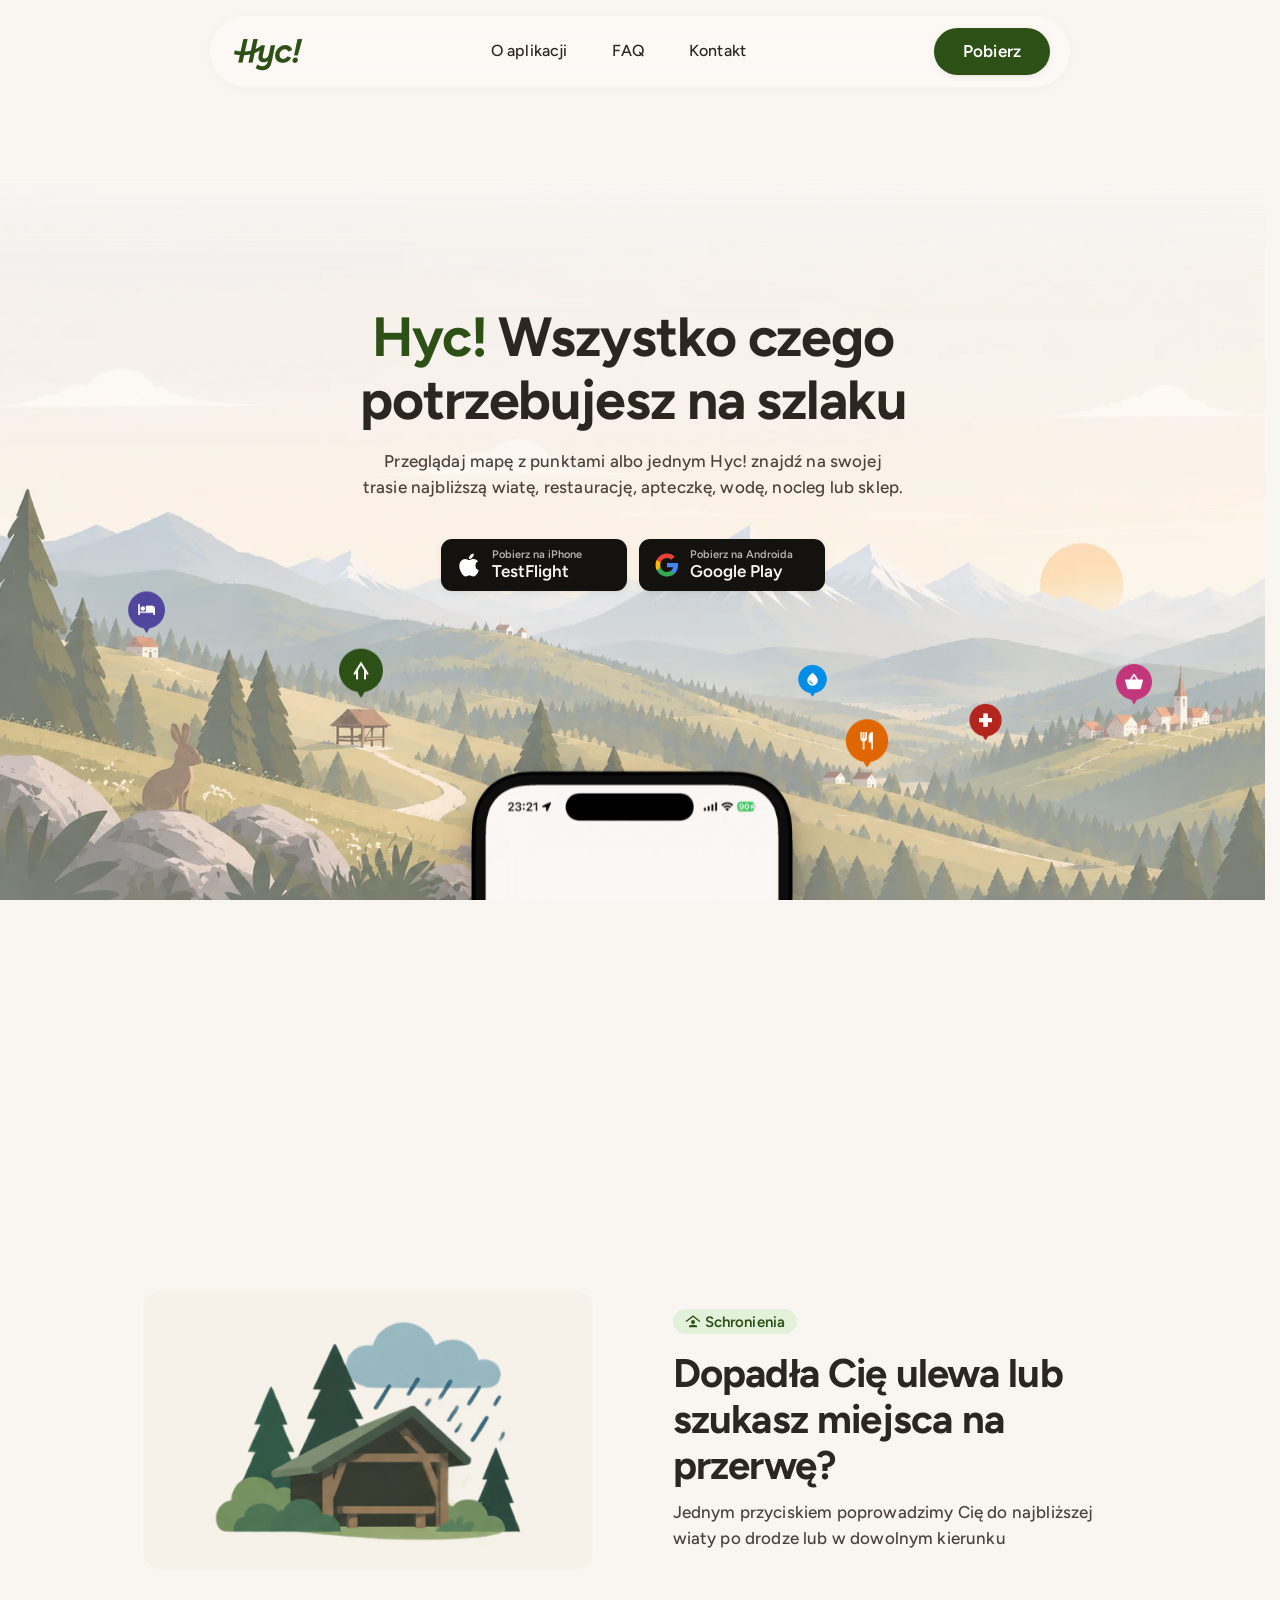
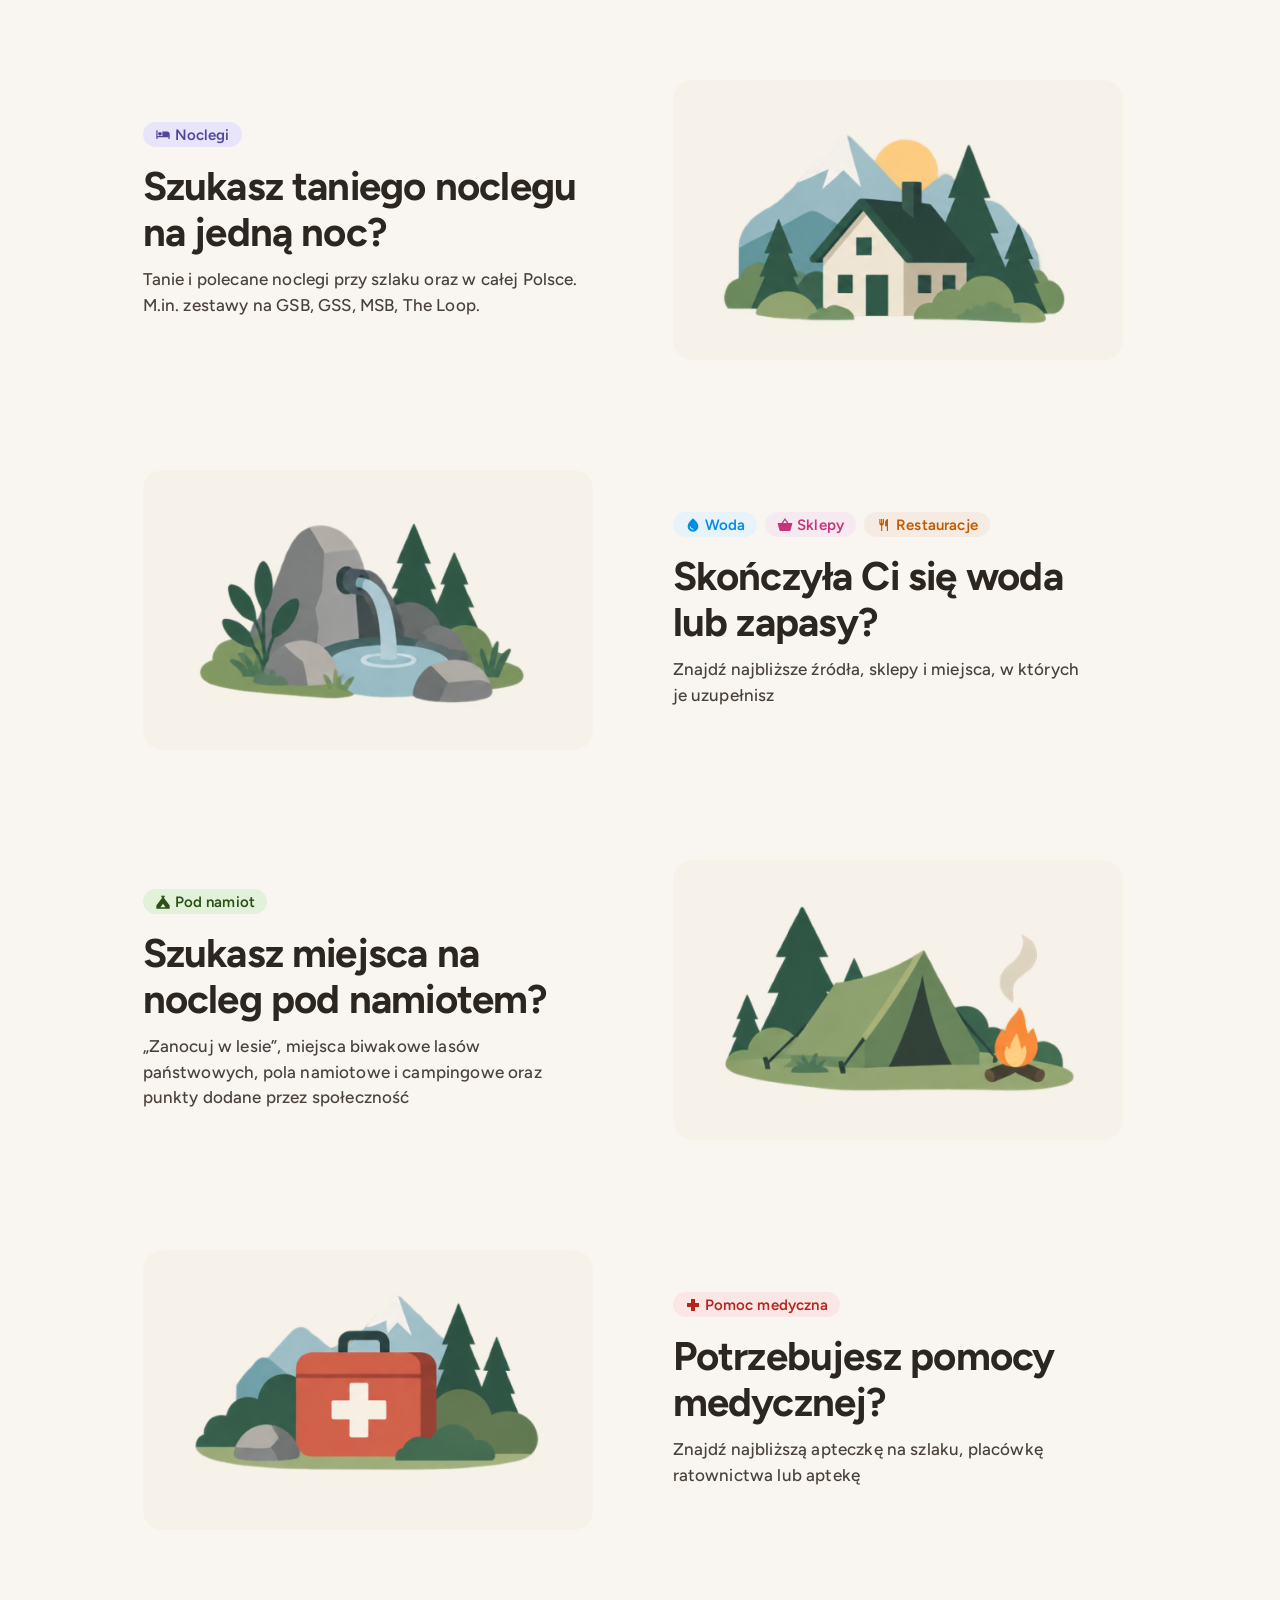
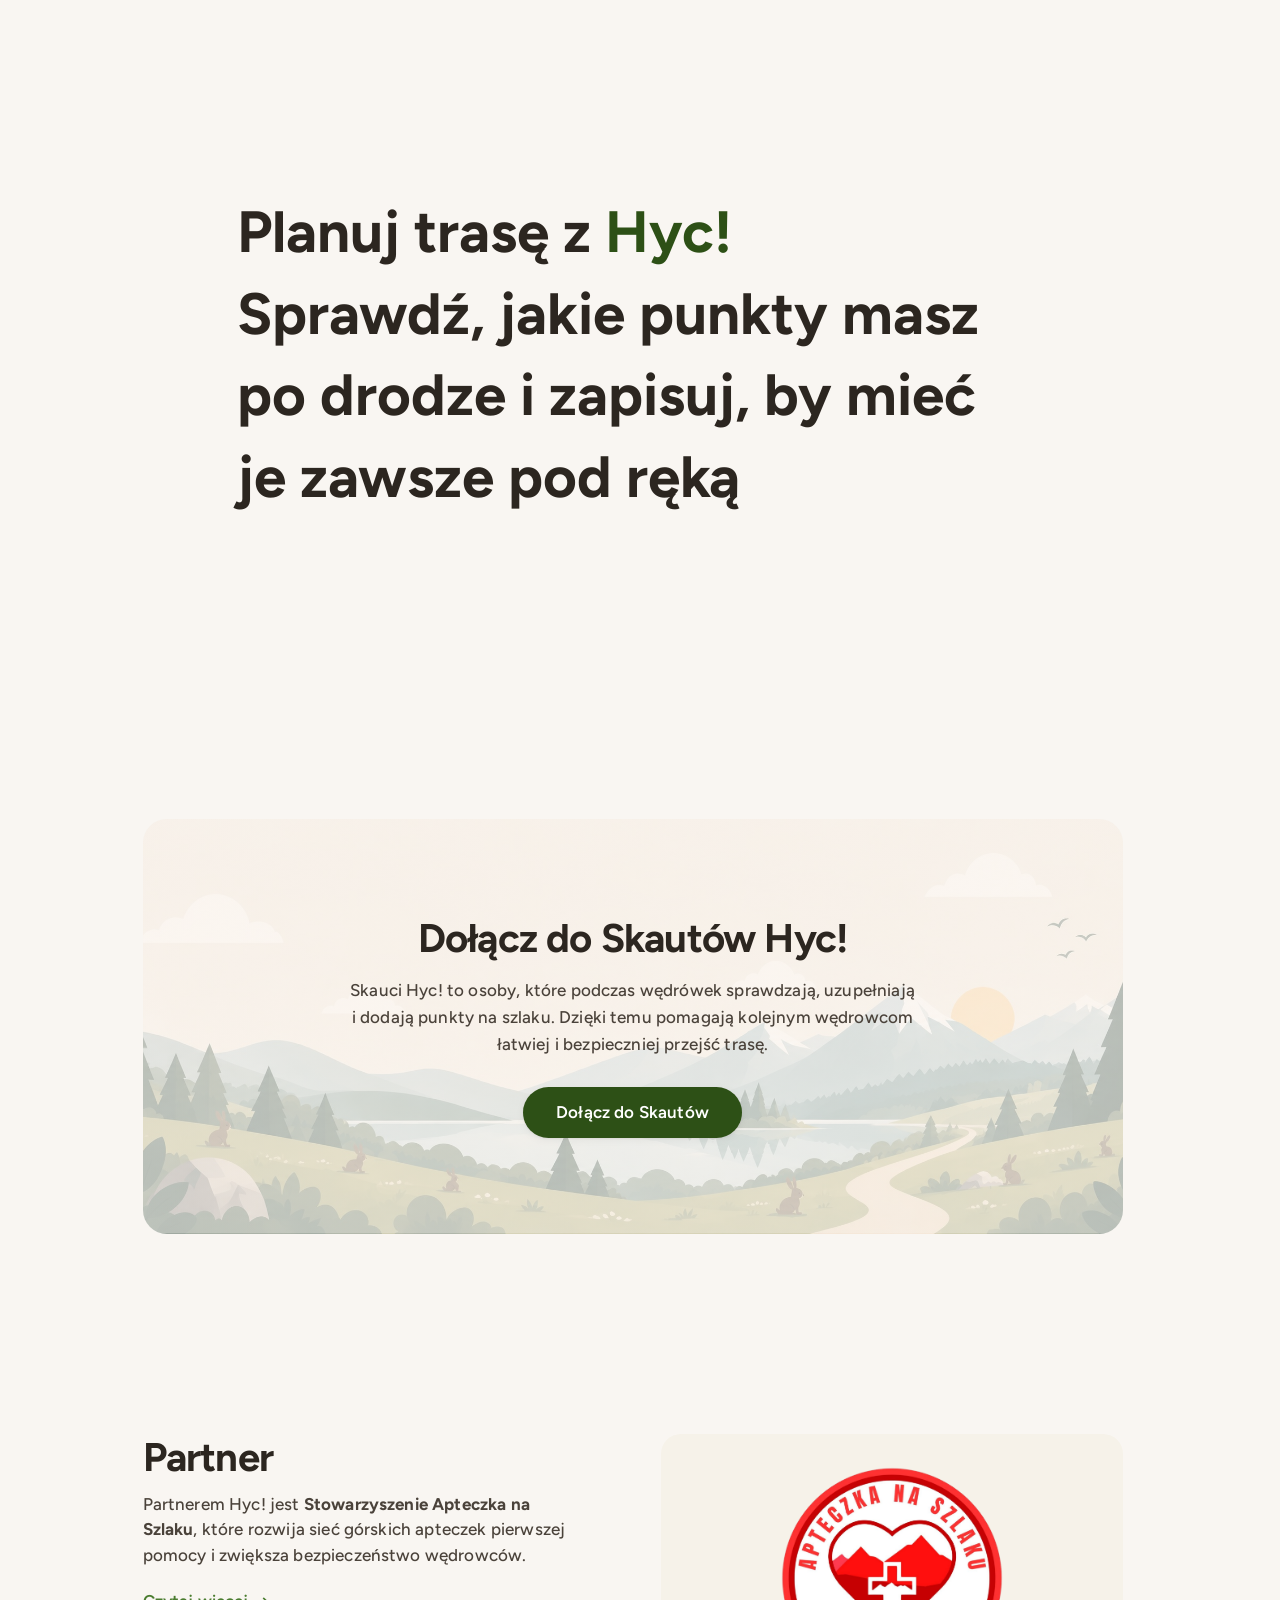
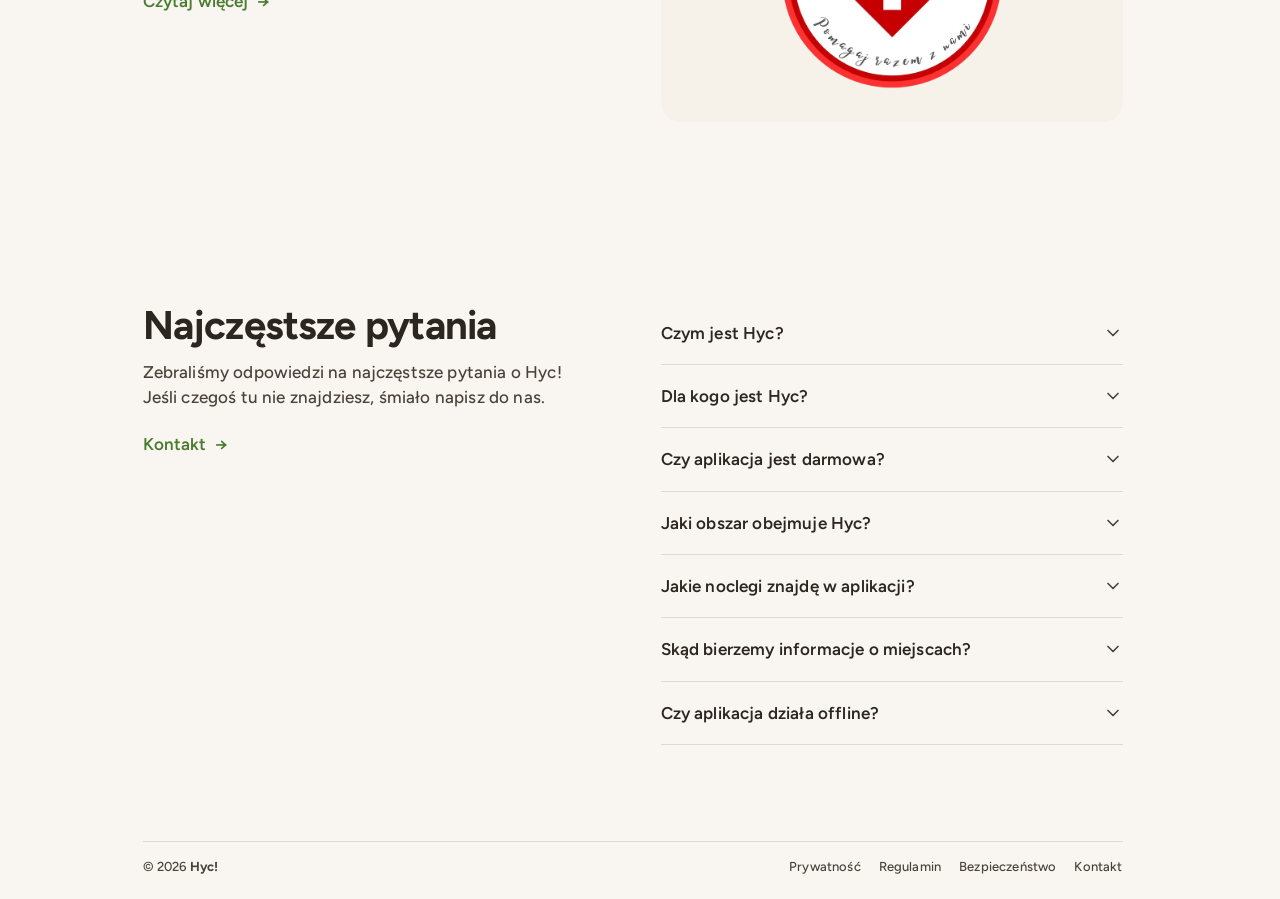
==== commit 05219b9a: "fix(landing): film w telefonie bez czerwonej kropki nagrywania ekranu (1029) Nagranie z telefonu mia" ====
--- a/index.html
+++ b/index.html
@@ -36,7 +36,7 @@
        wersji w URL-u przeglądarka po deployu potrafi skleić nowy index.html
        ze starym styles.css. Wersja w URL-u wymusza świeże pobranie, bo to
        inny zasób. -->
-  <link rel="stylesheet" href="styles.css?v=2026102913">
+  <link rel="stylesheet" href="styles.css?v=2026102915">
 </head>
 <body class="page-home">
   <!-- Górny pasek: strona ma sekcje pod hero (O aplikacji, FAQ, Kontakt)
@@ -143,9 +143,9 @@
                pauzuje, gdy znika z ekranu. Brak `autoplay` jest celowy, start
                należy do main.js. -->
           <div class="hero-phone" role="img" aria-label="Ekran aplikacji Hyc!: trasa do najbliższej bacówki">
-            <video class="phone-video" poster="assets/hero/phone-poster.webp?v=3" muted playsinline preload="metadata">
-              <source src="assets/hero/phone.mov?v=2" type='video/quicktime; codecs="hvc1"'>
-              <source src="assets/hero/phone.webm?v=2" type="video/webm">
+            <video class="phone-video" poster="assets/hero/phone-poster.webp?v=4" muted playsinline preload="metadata">
+              <source src="assets/hero/phone.mov?v=3" type='video/quicktime; codecs="hvc1"'>
+              <source src="assets/hero/phone.webm?v=3" type="video/webm">
             </video>
           </div>
         </div>
@@ -440,6 +440,6 @@
   <script src="config.js?v=20260812"></script>
   <script src="nav.js?v=20261008" defer></script>
   <script data-goatcounter="https://dinin92.goatcounter.com/count" async src="assets/goatcounter-count.js?v=2"></script>
-  <script src="main.js?v=2026102922"></script>
+  <script src="main.js?v=2026102925"></script>
 </body>
 </html>
--- a/styles.css
+++ b/styles.css
@@ -96,6 +96,8 @@
    bezwładność gładzika, której w Chrome nie da się zablokować
    preventDefault, i rozpęd palca na iOS. */
 html.hero-brake { overflow: hidden; }
+/* Intro na wejściu (main.js): scroll stoi do końca animacji. */
+html.intro-lock { overflow: hidden; }
 
 body {
   margin: 0;
@@ -1710,33 +1712,41 @@
   .hero-ready .hero-copy > * {
     animation: hero-text-in 1000ms cubic-bezier(0.25, 0.75, 0.25, 1) backwards;
   }
-  .hero-ready .hero-copy > h1 { animation-delay: 2100ms; }
+  /* Bez pinów (wszystko poza układem desktopowym) nic nie wypełnia luki
+     między tłem a napisem, więc cały ciąg rusza 1,4 s wcześniej (user 1029:
+     „długo widać samo tło”). Desktop zeruje przesunięcie niżej. */
+  :root { --intro-t0: -1400ms; }
+  .hero-ready .hero-copy > h1 { animation-delay: calc(2100ms + var(--intro-t0)); }
   .hero-ready .hero-copy > h1.is-split { animation: none; }
-  .hero-ready .hero-copy > .hero-tags { animation-delay: 3150ms; }
-  .hero-ready .hero-copy > .stores { animation-delay: 3400ms; }
+  .hero-ready .hero-copy > .hero-tags { animation-delay: calc(3150ms + var(--intro-t0)); }
+  .hero-ready .hero-copy > .stores { animation-delay: calc(3400ms + var(--intro-t0)); }
   /* „Hyc!" wyskakuje pierwsze (pop z przestrzałem, lekki obrót i rozmycie,
      jak piny), potem pozostałe słowa wchodzą po kolei: rozjaśnienie, 0,45em
      w górę i zdejmowane rozmycie, co 95ms. */
   .hero-ready .hw {
     animation: hero-word-in 750ms cubic-bezier(0.25, 0.75, 0.25, 1) backwards;
-    animation-delay: calc(2700ms + (var(--wi, 1) - 1) * 95ms);
+    animation-delay: calc(2700ms + var(--intro-t0) + (var(--wi, 1) - 1) * 95ms);
   }
   .hero-ready .hw--lead {
-    animation: hero-lead-pop 950ms cubic-bezier(0.3, 0.7, 0.4, 1) 2100ms backwards;
+    animation: hero-lead-pop 950ms cubic-bezier(0.3, 0.7, 0.4, 1) backwards;
+    animation-delay: calc(2100ms + var(--intro-t0));
     transform-origin: 30% 85%;
   }
   .hero-ready .hero-phone {
-    animation: hero-phone-in 800ms cubic-bezier(0.25, 0.75, 0.25, 1) 3500ms backwards;
+    animation: hero-phone-in 800ms cubic-bezier(0.25, 0.75, 0.25, 1) backwards;
+    animation-delay: calc(3500ms + var(--intro-t0));
   }
   /* Menu wyjeżdża z góry w tej samej chwili, w której z dołu wjeżdża telefon
      (klasy dostaje .topbar od main.js, tylko na stronie głównej). */
   .topbar.hero-intro:not(.hero-ready) .topbar-inner { opacity: 0; }
   .topbar.hero-ready .topbar-inner {
-    animation: hero-nav-in 800ms cubic-bezier(0.25, 0.75, 0.25, 1) 3500ms backwards;
+    animation: hero-nav-in 800ms cubic-bezier(0.25, 0.75, 0.25, 1) backwards;
+    animation-delay: calc(3500ms + var(--intro-t0));
   }
 }
 /* Pin-drop tylko na desktopie. */
 @media (prefers-reduced-motion: no-preference) and (min-aspect-ratio: 13/10) and (min-width: 900px) {
+  :root { --intro-t0: 0ms; }
   .hero-ready .pin {
     opacity: 1;
     animation: pin-drop 680ms cubic-bezier(0.3, 0.7, 0.4, 1) backwards;
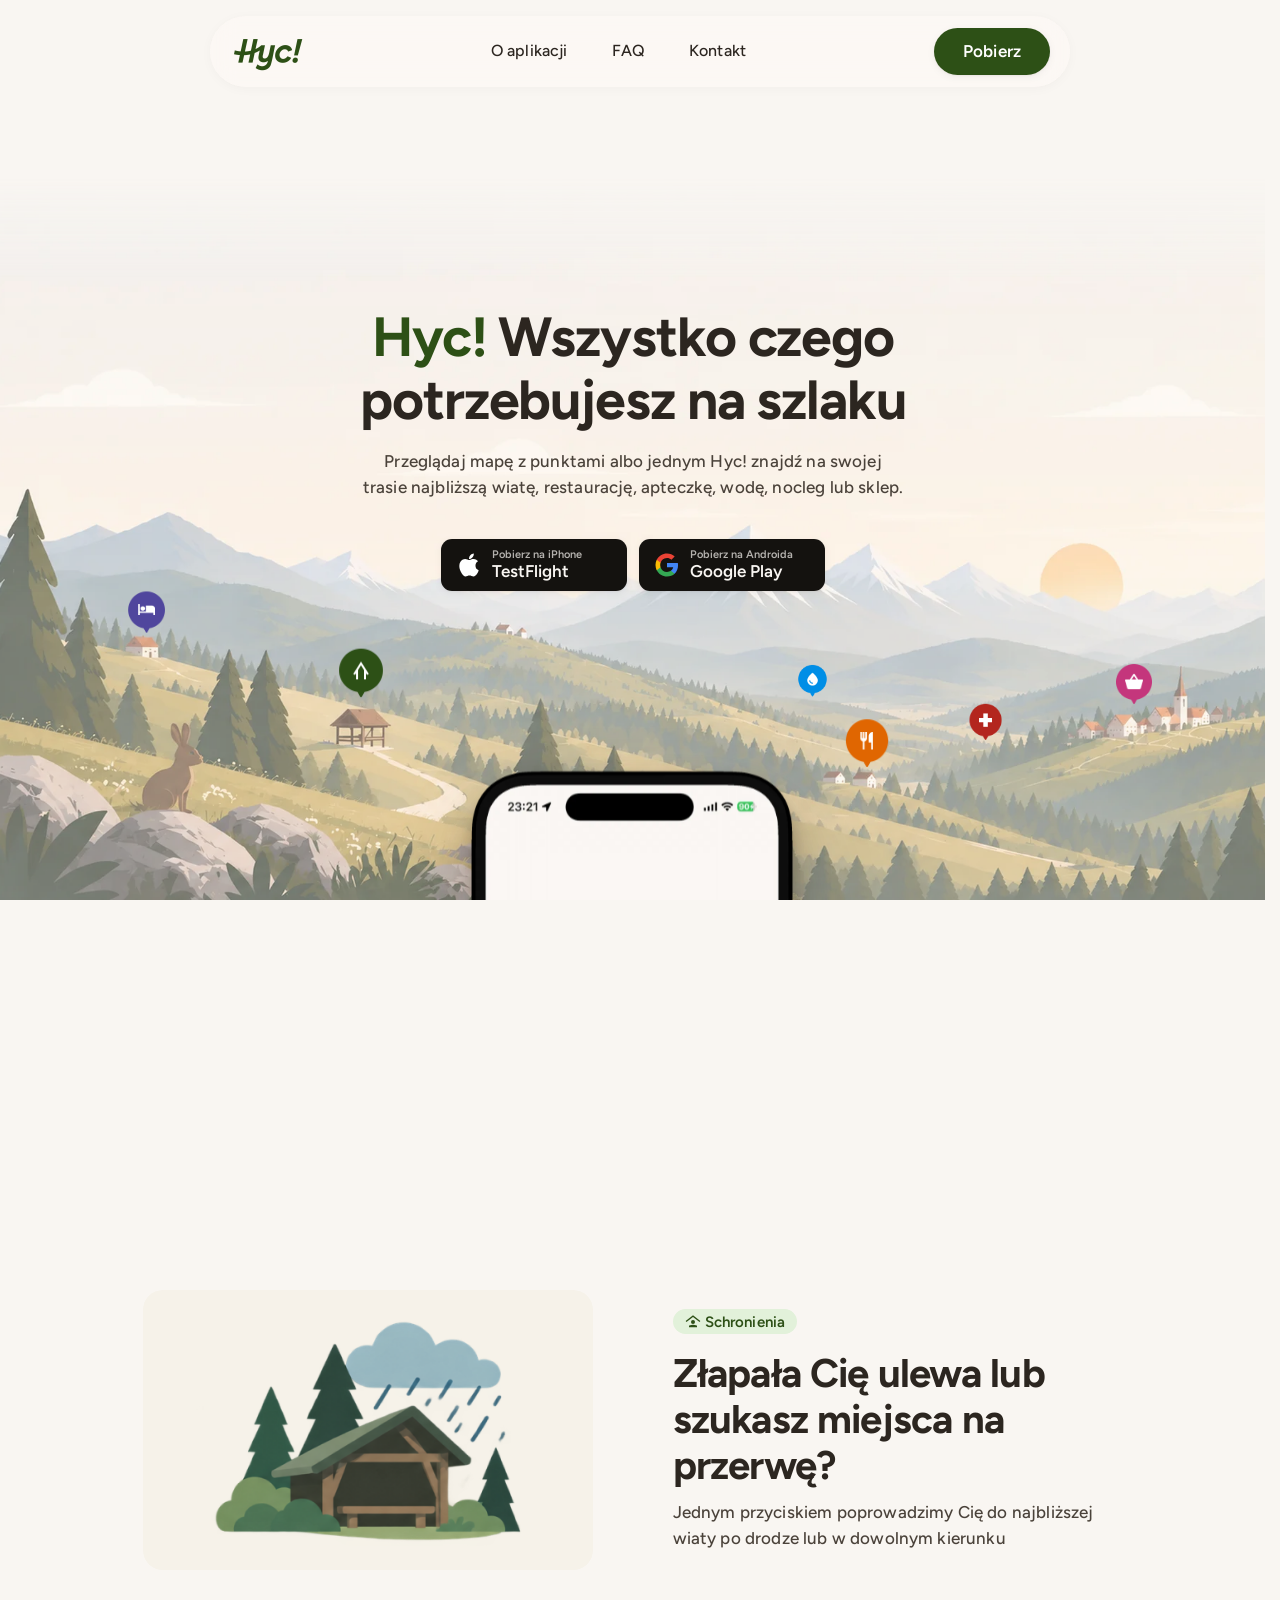
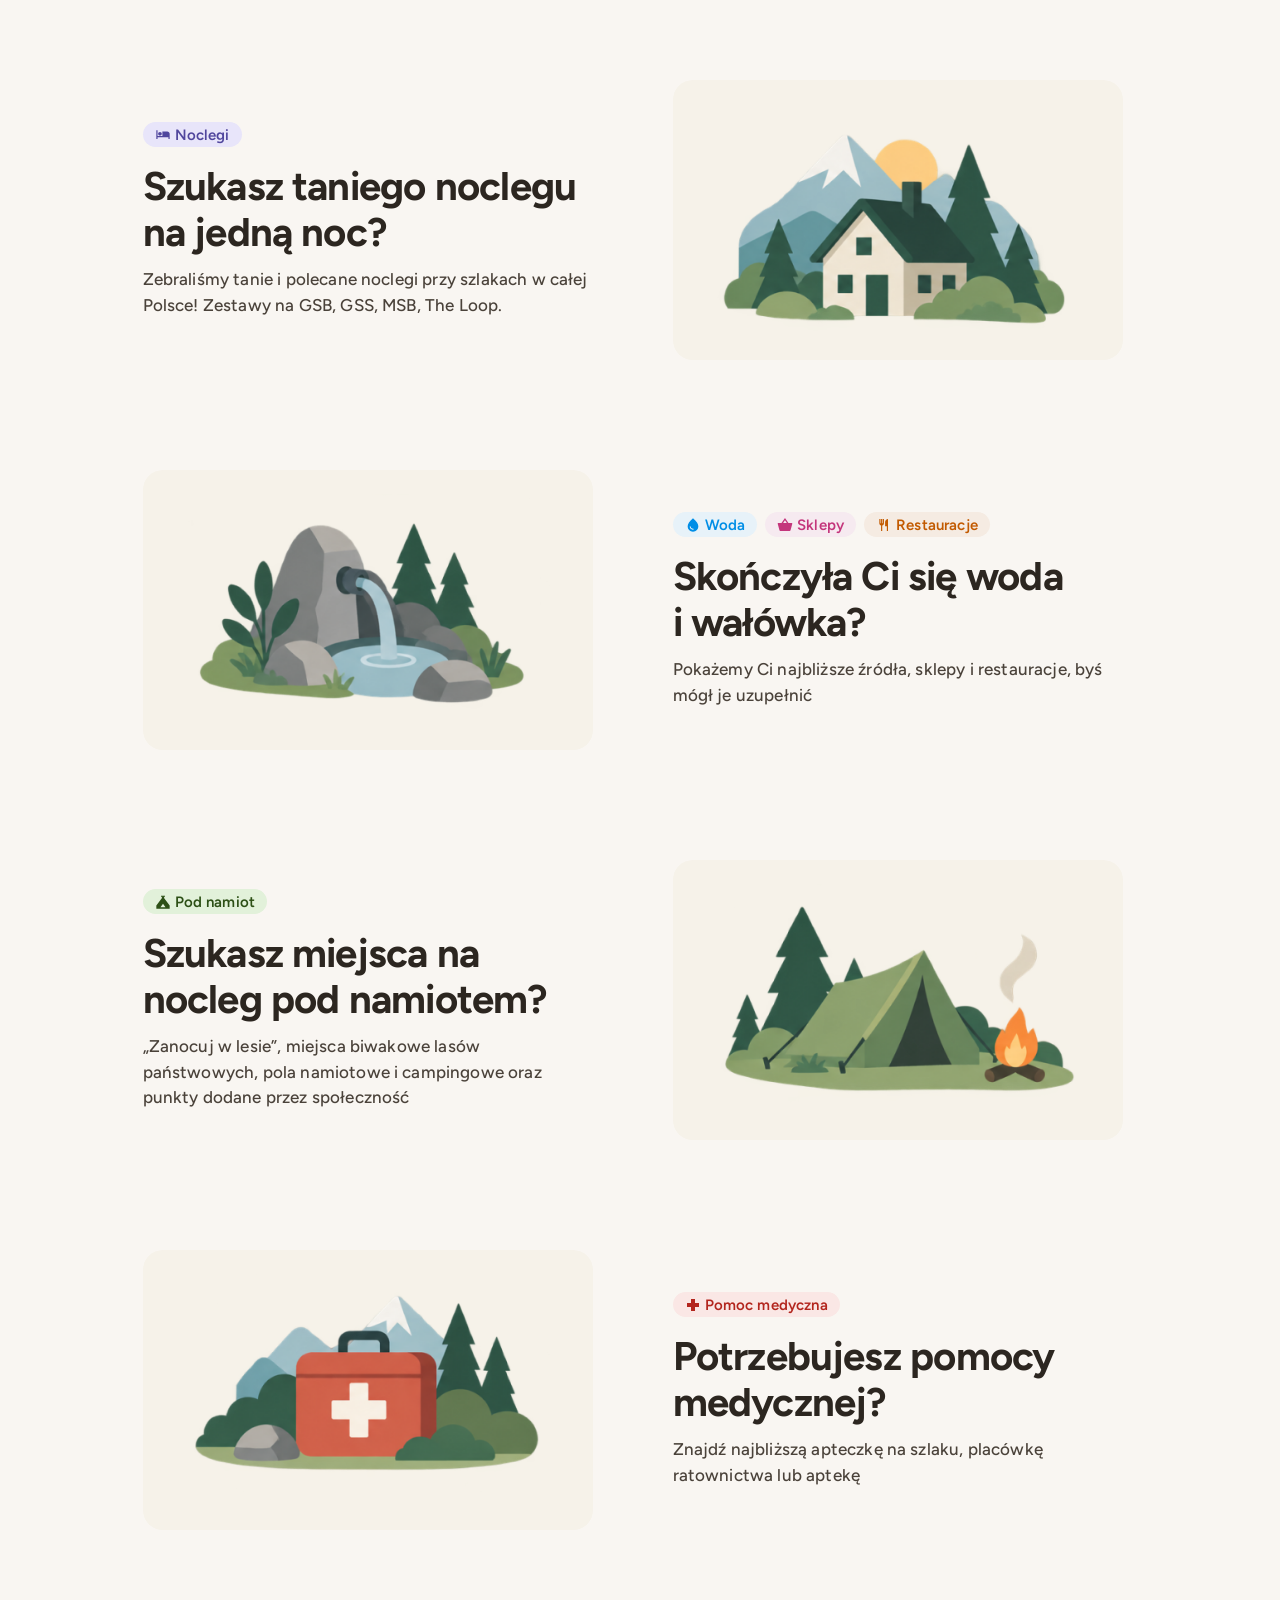
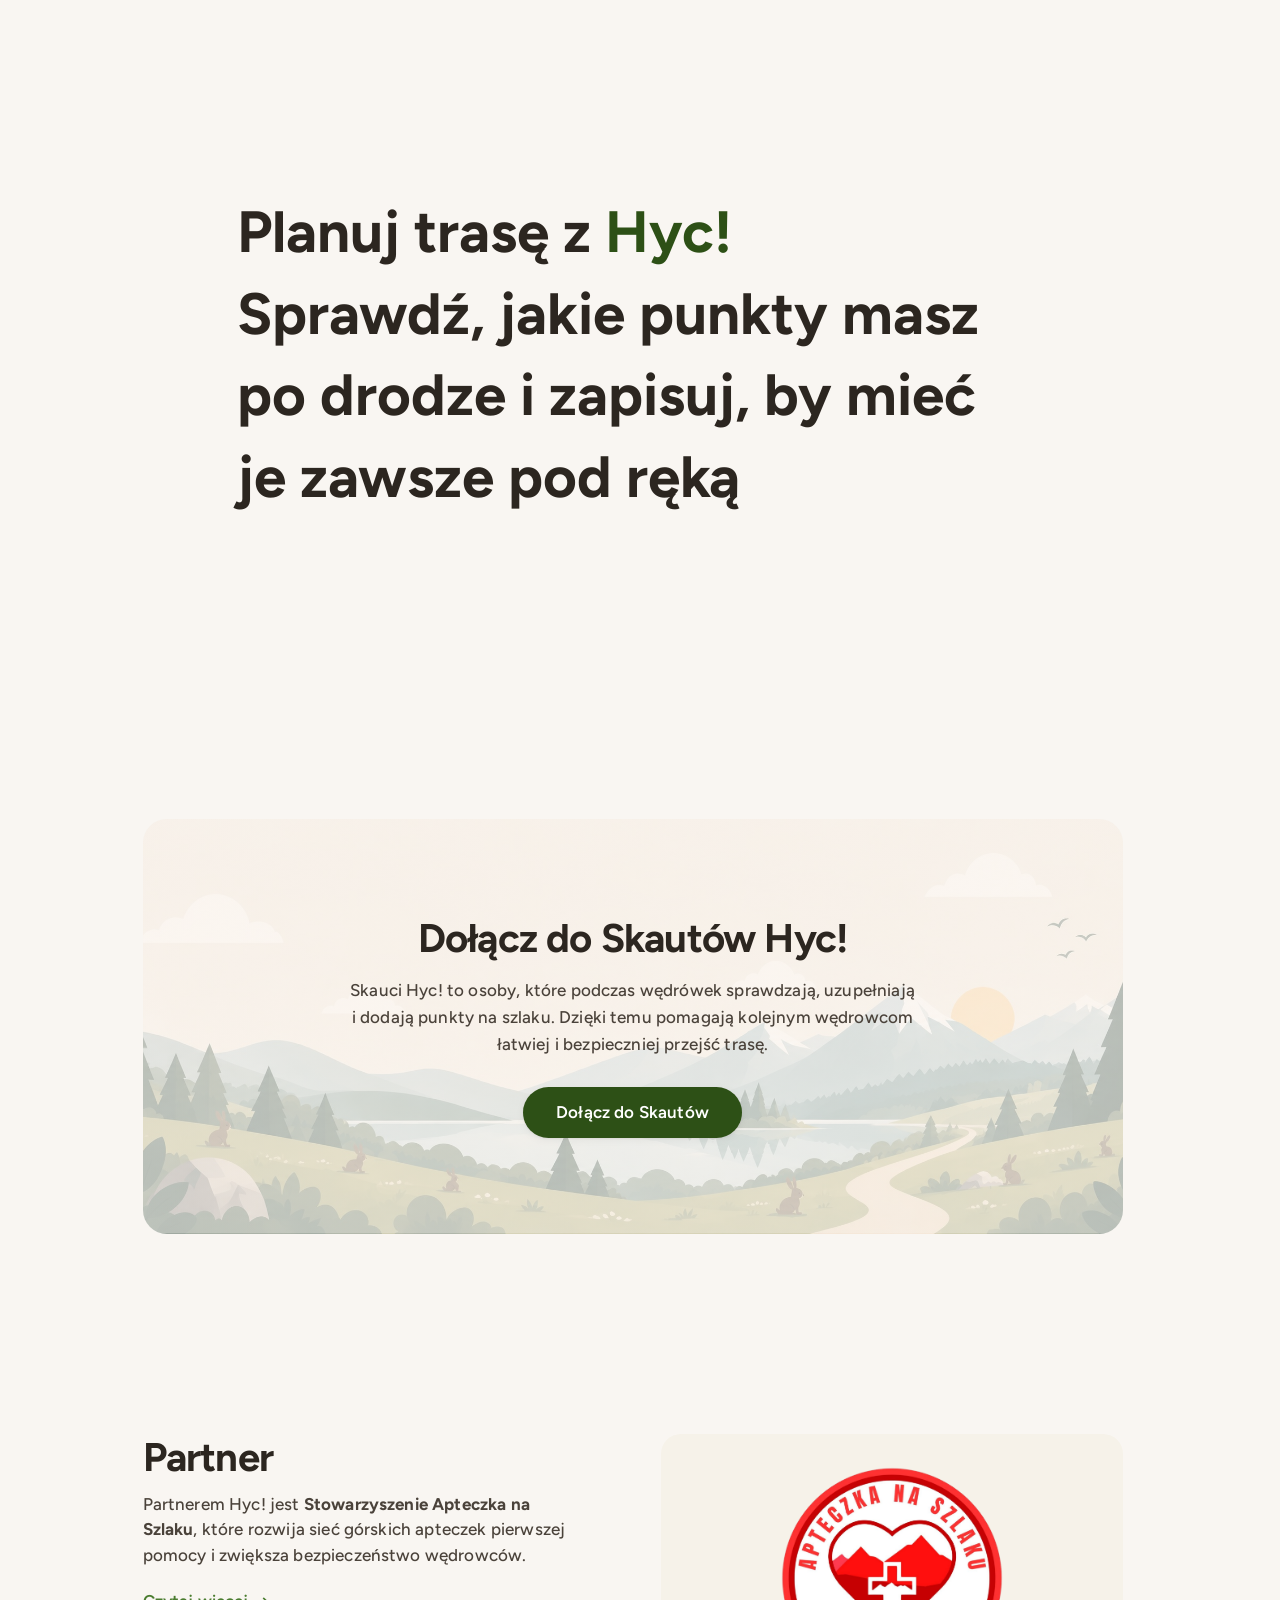
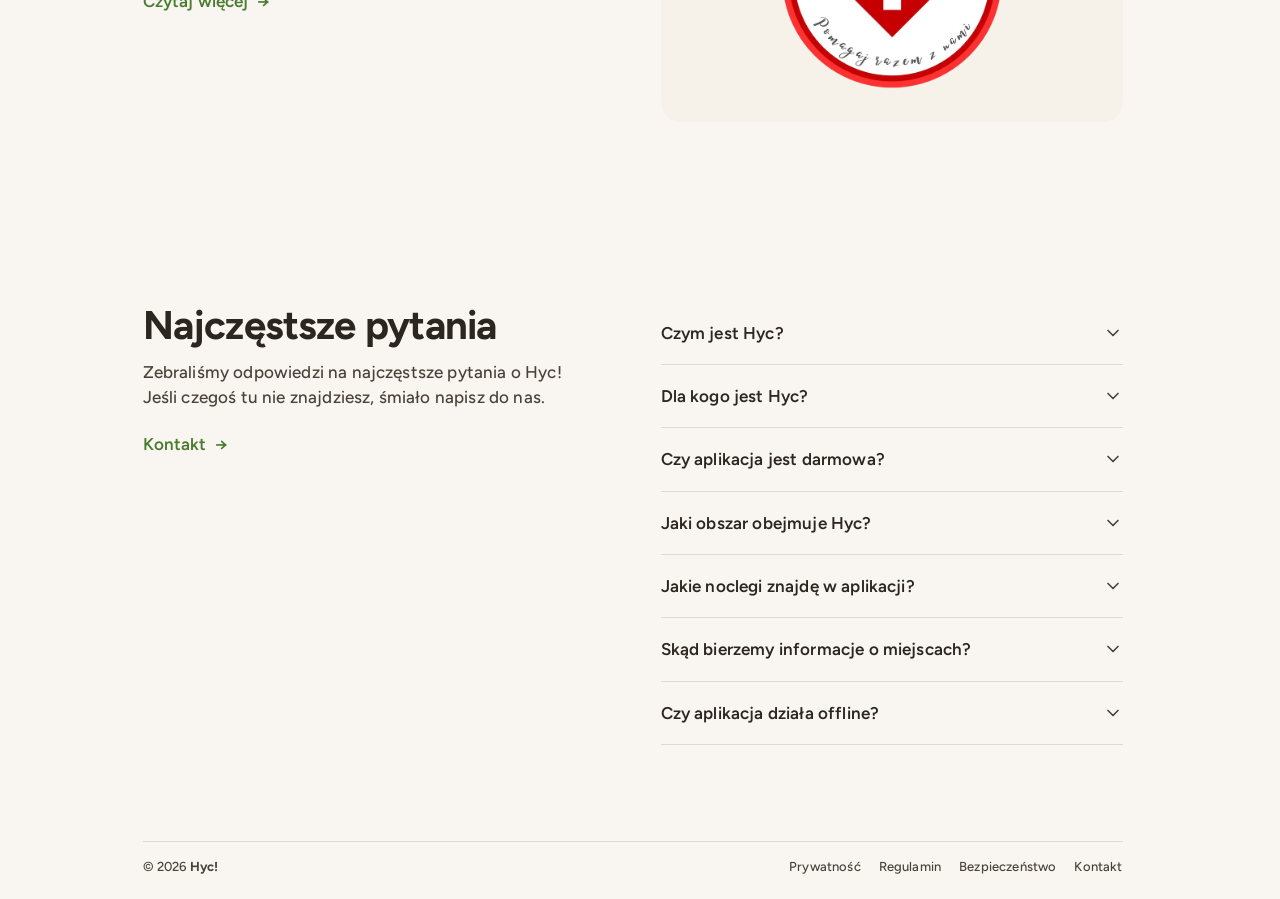
==== commit 58e8c8fb: "copy(landing): nowe teksty kafli Schronienia, Noclegi, Woda (user 1029) Co-Authored-By: Claude Opus " ====
--- a/index.html
+++ b/index.html
@@ -164,7 +164,7 @@
             <div class="feature-tags">
               <span class="feature-tag feature-tag--schronienia"><svg viewBox="0 0 24 24" aria-hidden="true"><path d="M23 10.4004L21.7998 12L12 4.52539L2.2002 12L1 10.4004L12 2L23 10.4004Z"/><circle cx="12" cy="12" r="3"/><path d="M18 20H6V17.5C6 17.5 8.5 16 12 16C15.5 16 18 17.5 18 17.5V20Z"/></svg><span class="feature-tag-label">Schronienia</span></span>
             </div>
-            <h3>Dopadła Cię ulewa lub szukasz miejsca na przerwę?</h3>
+            <h3>Złapała Cię ulewa lub szukasz miejsca na przerwę?</h3>
             <p>Jednym przyciskiem poprowadzimy Cię do najbliższej wiaty po drodze lub w dowolnym kierunku</p>
           </div>
         </div>
@@ -176,7 +176,7 @@
               <span class="feature-tag feature-tag--noclegi"><svg viewBox="0 0 24 24" aria-hidden="true"><path fill-rule="evenodd" clip-rule="evenodd" d="M2 18V5H3.81818V13.6667H11.0909V6.73333H18.3636C19.3636 6.73333 20.2197 7.07278 20.9318 7.75167C21.6439 8.43056 22 9.24667 22 10.2V18H20.1818V15.4H3.81818V18H2ZM5.52273 12.0417C4.99242 11.5361 4.72727 10.9222 4.72727 10.2C4.72727 9.47778 4.99242 8.86389 5.52273 8.35833C6.05303 7.85278 6.69697 7.6 7.45455 7.6C8.21212 7.6 8.85606 7.85278 9.38636 8.35833C9.91667 8.86389 10.1818 9.47778 10.1818 10.2C10.1818 10.9222 9.91667 11.5361 9.38636 12.0417C8.85606 12.5472 8.21212 12.8 7.45455 12.8C6.69697 12.8 6.05303 12.5472 5.52273 12.0417Z"/></svg><span class="feature-tag-label">Noclegi</span></span>
             </div>
             <h3>Szukasz taniego noclegu na&nbsp;jedną noc?</h3>
-            <p>Tanie i&nbsp;polecane noclegi przy szlaku oraz w&nbsp;całej Polsce. M.in. zestawy na GSB, GSS, MSB, The Loop.</p>
+            <p>Zebraliśmy tanie i&nbsp;polecane noclegi przy szlakach w&nbsp;całej Polsce! Zestawy na GSB, GSS, MSB, The Loop.</p>
           </div>
         </div>
 
@@ -188,8 +188,8 @@
               <span class="feature-tag feature-tag--sklepy"><svg viewBox="0 0 24 24" aria-hidden="true"><path fill-rule="evenodd" clip-rule="evenodd" d="M11.9749 2C12.1416 2 12.3005 2.04167 12.4505 2.125C12.6003 2.20831 12.7168 2.31697 12.8001 2.4502L17.2005 9H22.0003C22.3335 9.00007 22.5958 9.1338 22.7874 9.40039C22.979 9.667 23.0338 9.9588 22.9505 10.2754L20.3997 19.5254C20.2664 19.9585 20.025 20.313 19.6751 20.5879C19.3251 20.8628 18.9249 21 18.4749 21H5.52472C5.07505 20.9999 4.6753 20.8626 4.3255 20.5879C3.97558 20.313 3.73327 19.9586 3.59991 19.5254L1.05011 10.2754C0.966816 9.95889 1.02079 9.66695 1.21222 9.40039C1.40388 9.13372 1.66697 9 2.0003 9H6.7503L11.1497 2.4502C11.233 2.31686 11.3503 2.20833 11.5003 2.125C11.6502 2.04176 11.8084 2.00002 11.9749 2ZM9.17511 9H14.8001L11.9749 4.7998L9.17511 9Z"/></svg><span class="feature-tag-label">Sklepy</span></span>
               <span class="feature-tag feature-tag--restauracje"><svg viewBox="0 0 24 24" aria-hidden="true"><path d="M7.6 21V12.765C6.86333 12.555 6.24583 12.135 5.7475 11.505C5.24917 10.875 5 10.14 5 9.3V3H6.73333V9.3H7.6V3H9.33333V9.3H10.2V3H11.9333V9.3C11.9333 10.14 11.6842 10.875 11.1858 11.505C10.6875 12.135 10.07 12.555 9.33333 12.765V21H7.6ZM16.2667 21V13.8H13.6667V7.5C13.6667 6.255 14.0892 5.19375 14.9342 4.31625C15.7792 3.43875 16.8011 3 18 3V21H16.2667Z"/></svg><span class="feature-tag-label">Restauracje</span></span>
             </div>
-            <h3>Skończyła Ci się woda lub zapasy?</h3>
-            <p>Znajdź najbliższe źródła, sklepy i&nbsp;miejsca, w&nbsp;których je uzupełnisz</p>
+            <h3>Skończyła Ci się woda i&nbsp;wałówka?</h3>
+            <p>Pokażemy Ci najbliższe źródła, sklepy i&nbsp;restauracje, byś mógł je uzupełnić</p>
           </div>
         </div>
 
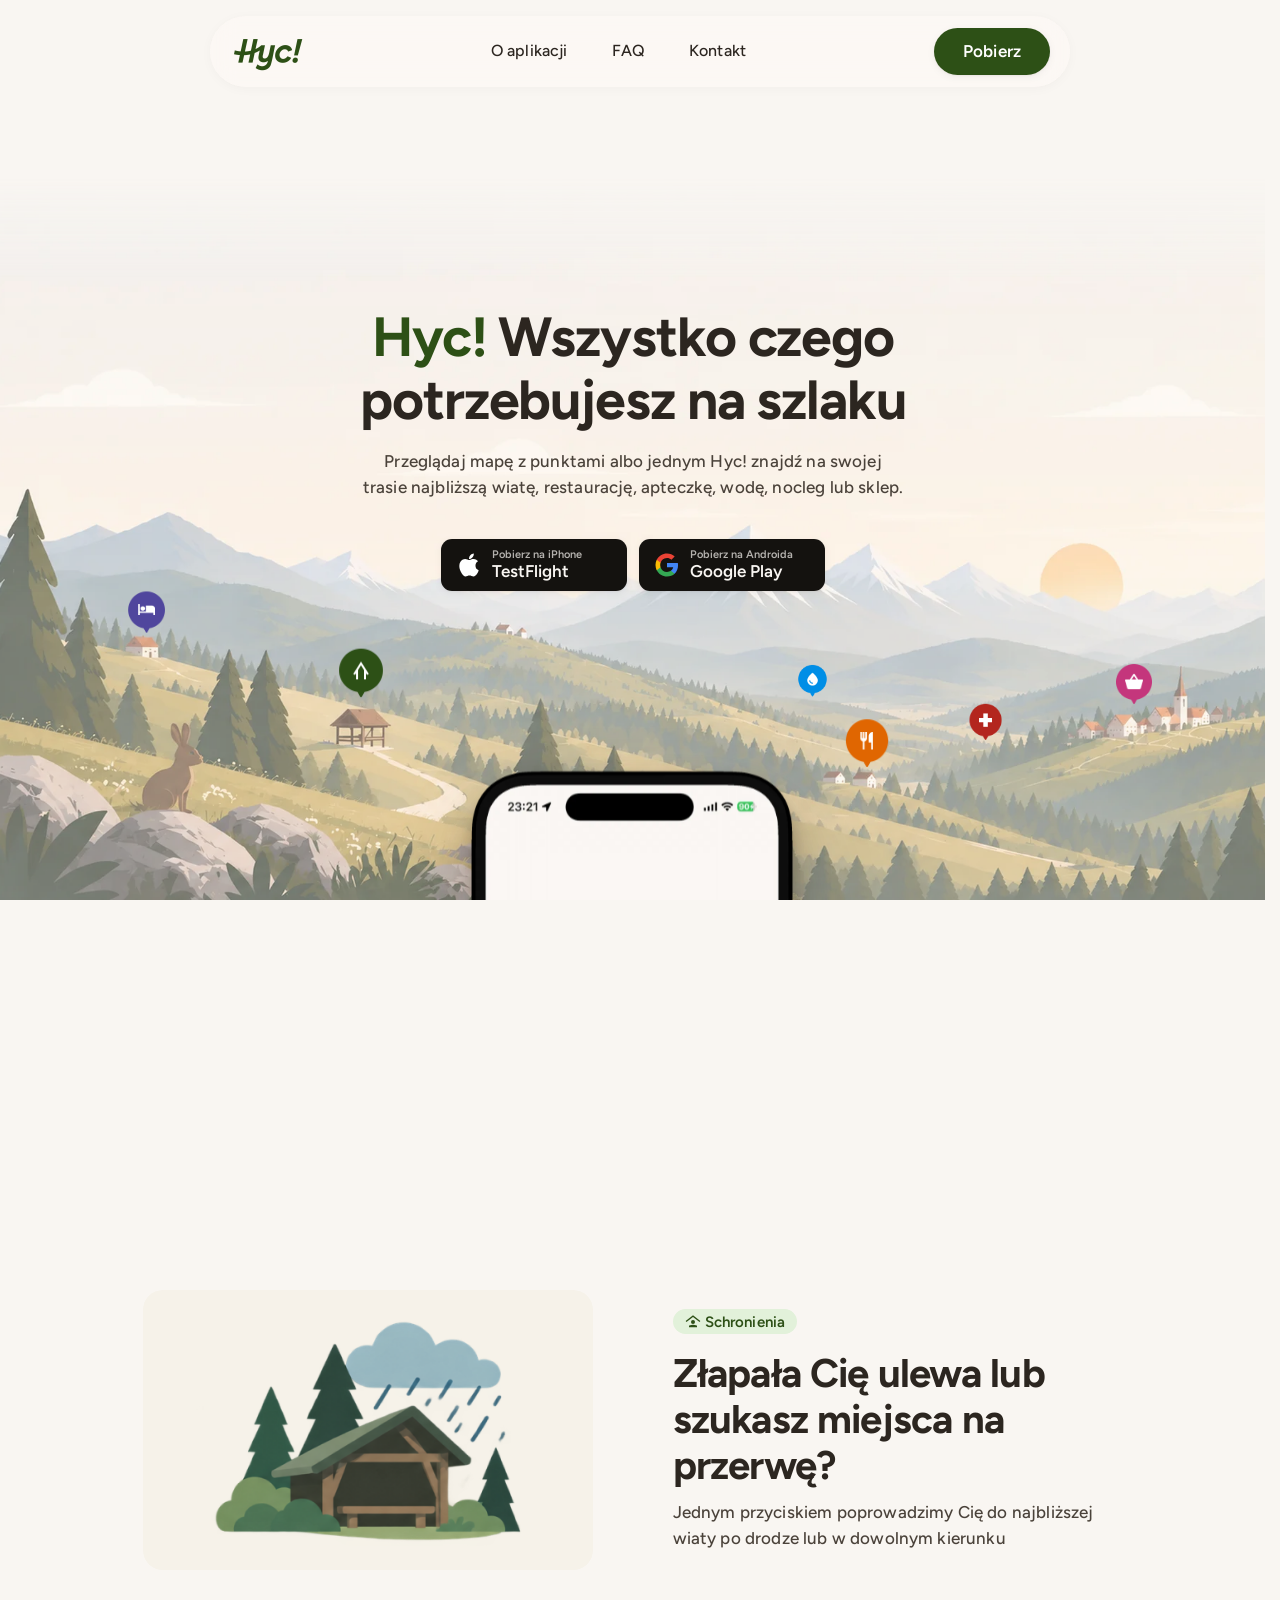
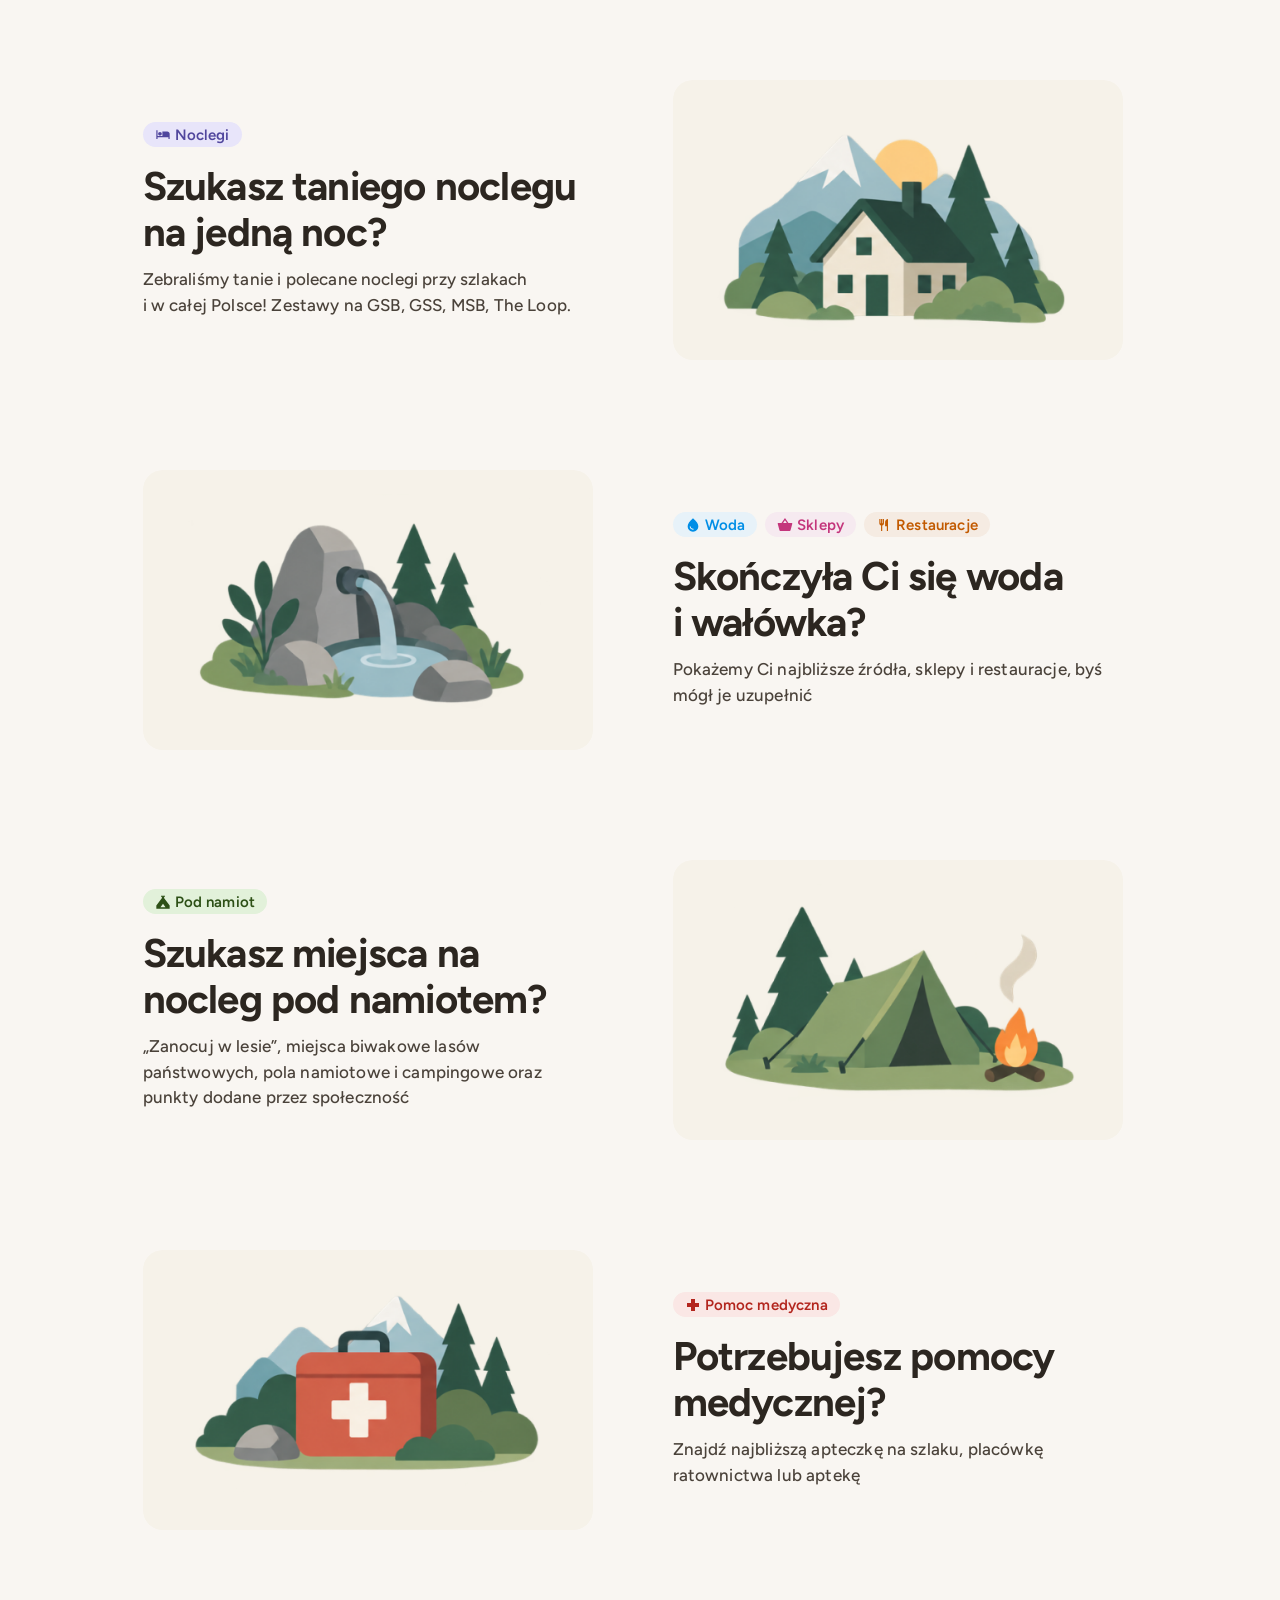
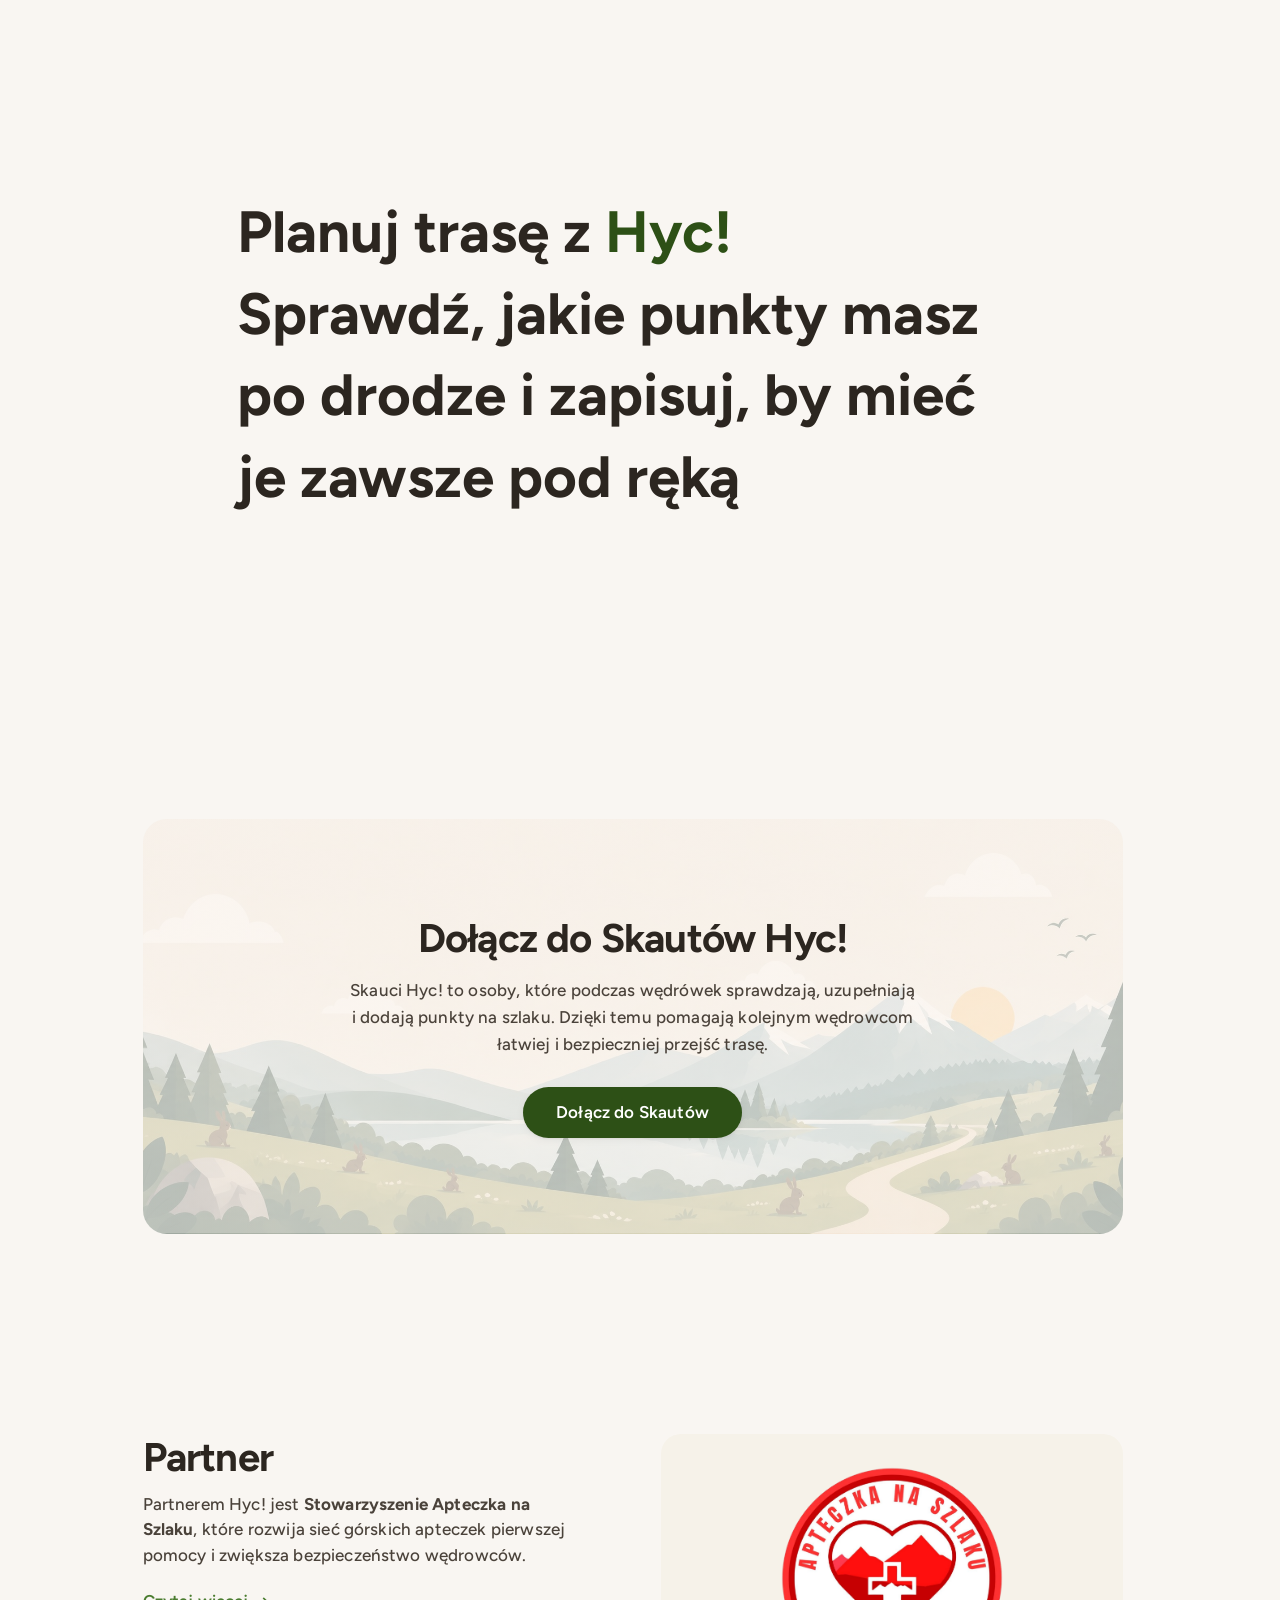
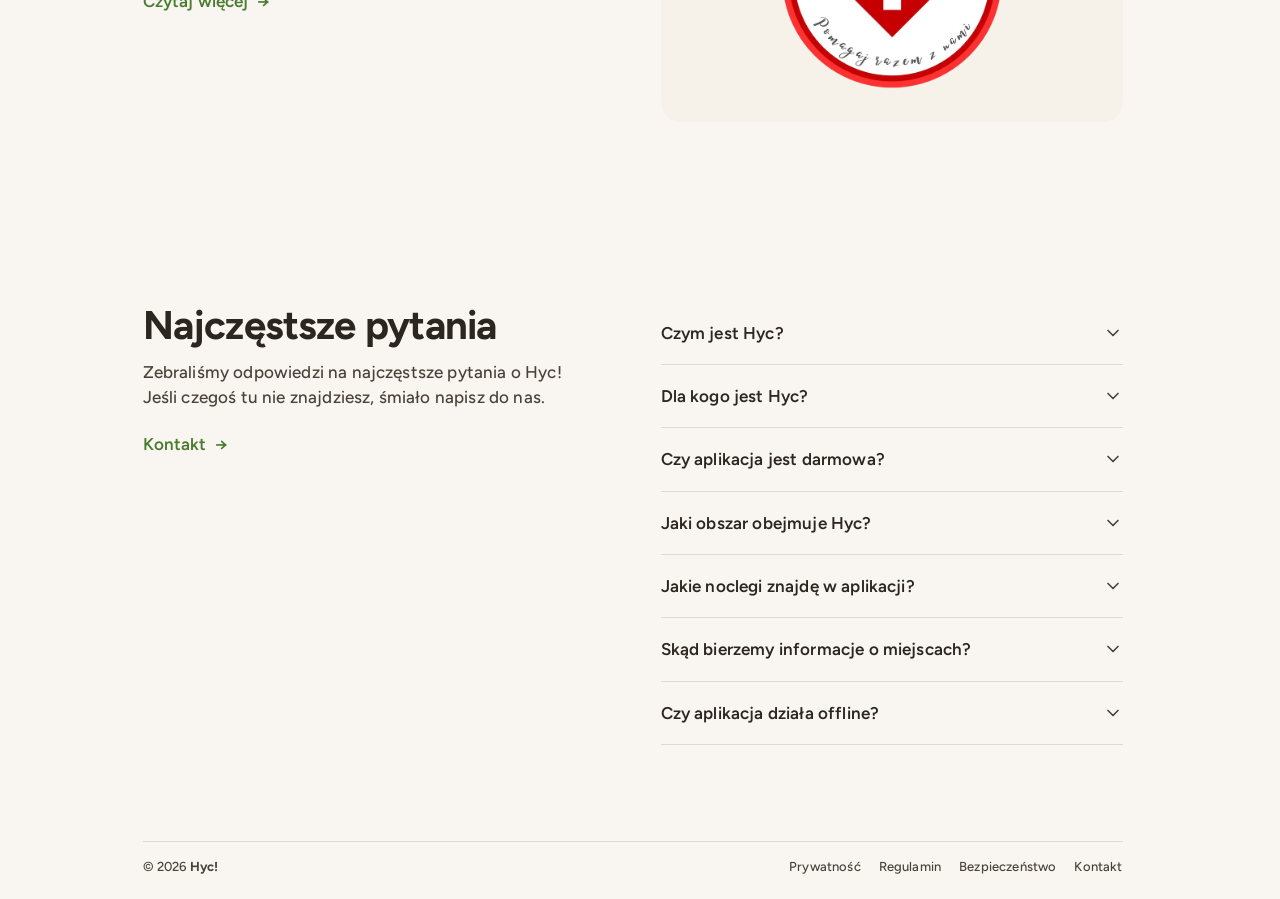
==== commit 5f26b876: "copy(landing): noclegi „przy szlakach i w całej Polsce” (user 1029) Co-Authored-By: Claude Opus 5.5 " ====
--- a/index.html
+++ b/index.html
@@ -176,7 +176,7 @@
               <span class="feature-tag feature-tag--noclegi"><svg viewBox="0 0 24 24" aria-hidden="true"><path fill-rule="evenodd" clip-rule="evenodd" d="M2 18V5H3.81818V13.6667H11.0909V6.73333H18.3636C19.3636 6.73333 20.2197 7.07278 20.9318 7.75167C21.6439 8.43056 22 9.24667 22 10.2V18H20.1818V15.4H3.81818V18H2ZM5.52273 12.0417C4.99242 11.5361 4.72727 10.9222 4.72727 10.2C4.72727 9.47778 4.99242 8.86389 5.52273 8.35833C6.05303 7.85278 6.69697 7.6 7.45455 7.6C8.21212 7.6 8.85606 7.85278 9.38636 8.35833C9.91667 8.86389 10.1818 9.47778 10.1818 10.2C10.1818 10.9222 9.91667 11.5361 9.38636 12.0417C8.85606 12.5472 8.21212 12.8 7.45455 12.8C6.69697 12.8 6.05303 12.5472 5.52273 12.0417Z"/></svg><span class="feature-tag-label">Noclegi</span></span>
             </div>
             <h3>Szukasz taniego noclegu na&nbsp;jedną noc?</h3>
-            <p>Zebraliśmy tanie i&nbsp;polecane noclegi przy szlakach w&nbsp;całej Polsce! Zestawy na GSB, GSS, MSB, The Loop.</p>
+            <p>Zebraliśmy tanie i&nbsp;polecane noclegi przy szlakach i&nbsp;w&nbsp;całej Polsce! Zestawy na GSB, GSS, MSB, The Loop.</p>
           </div>
         </div>
 
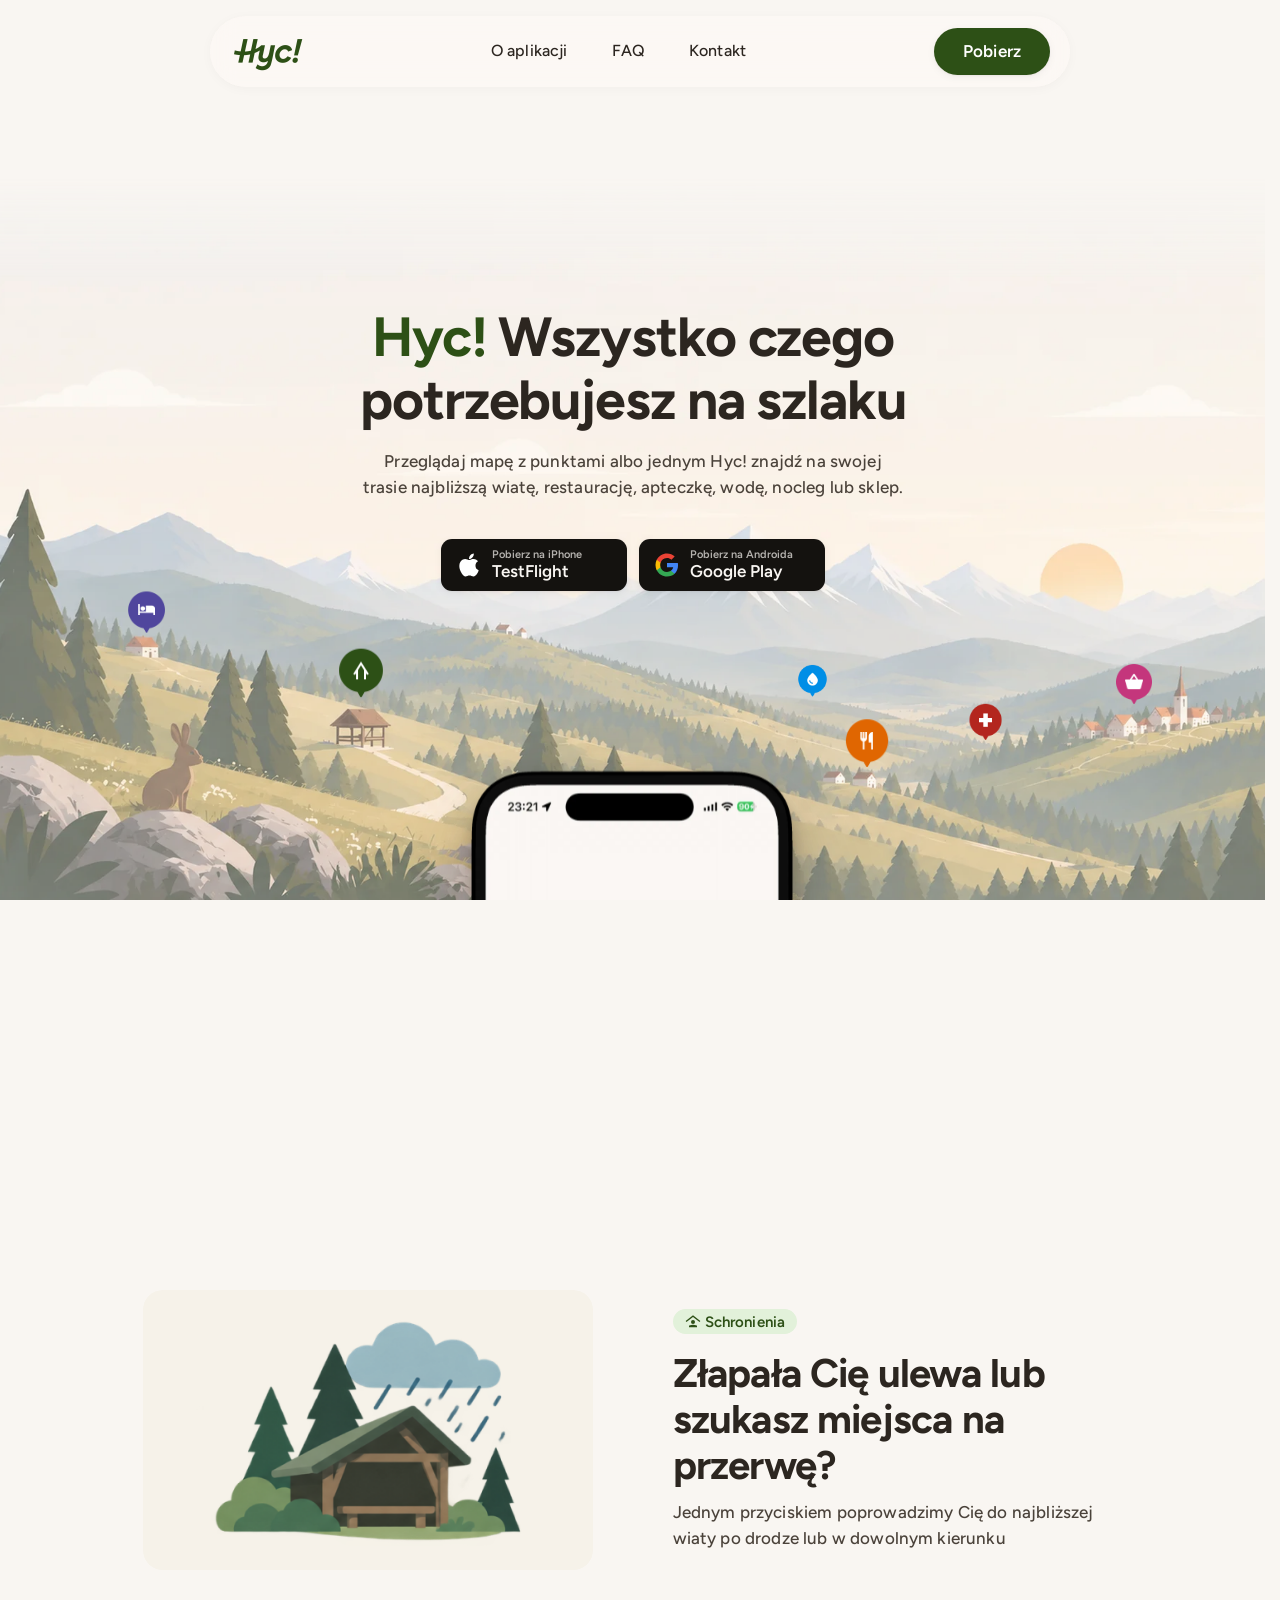
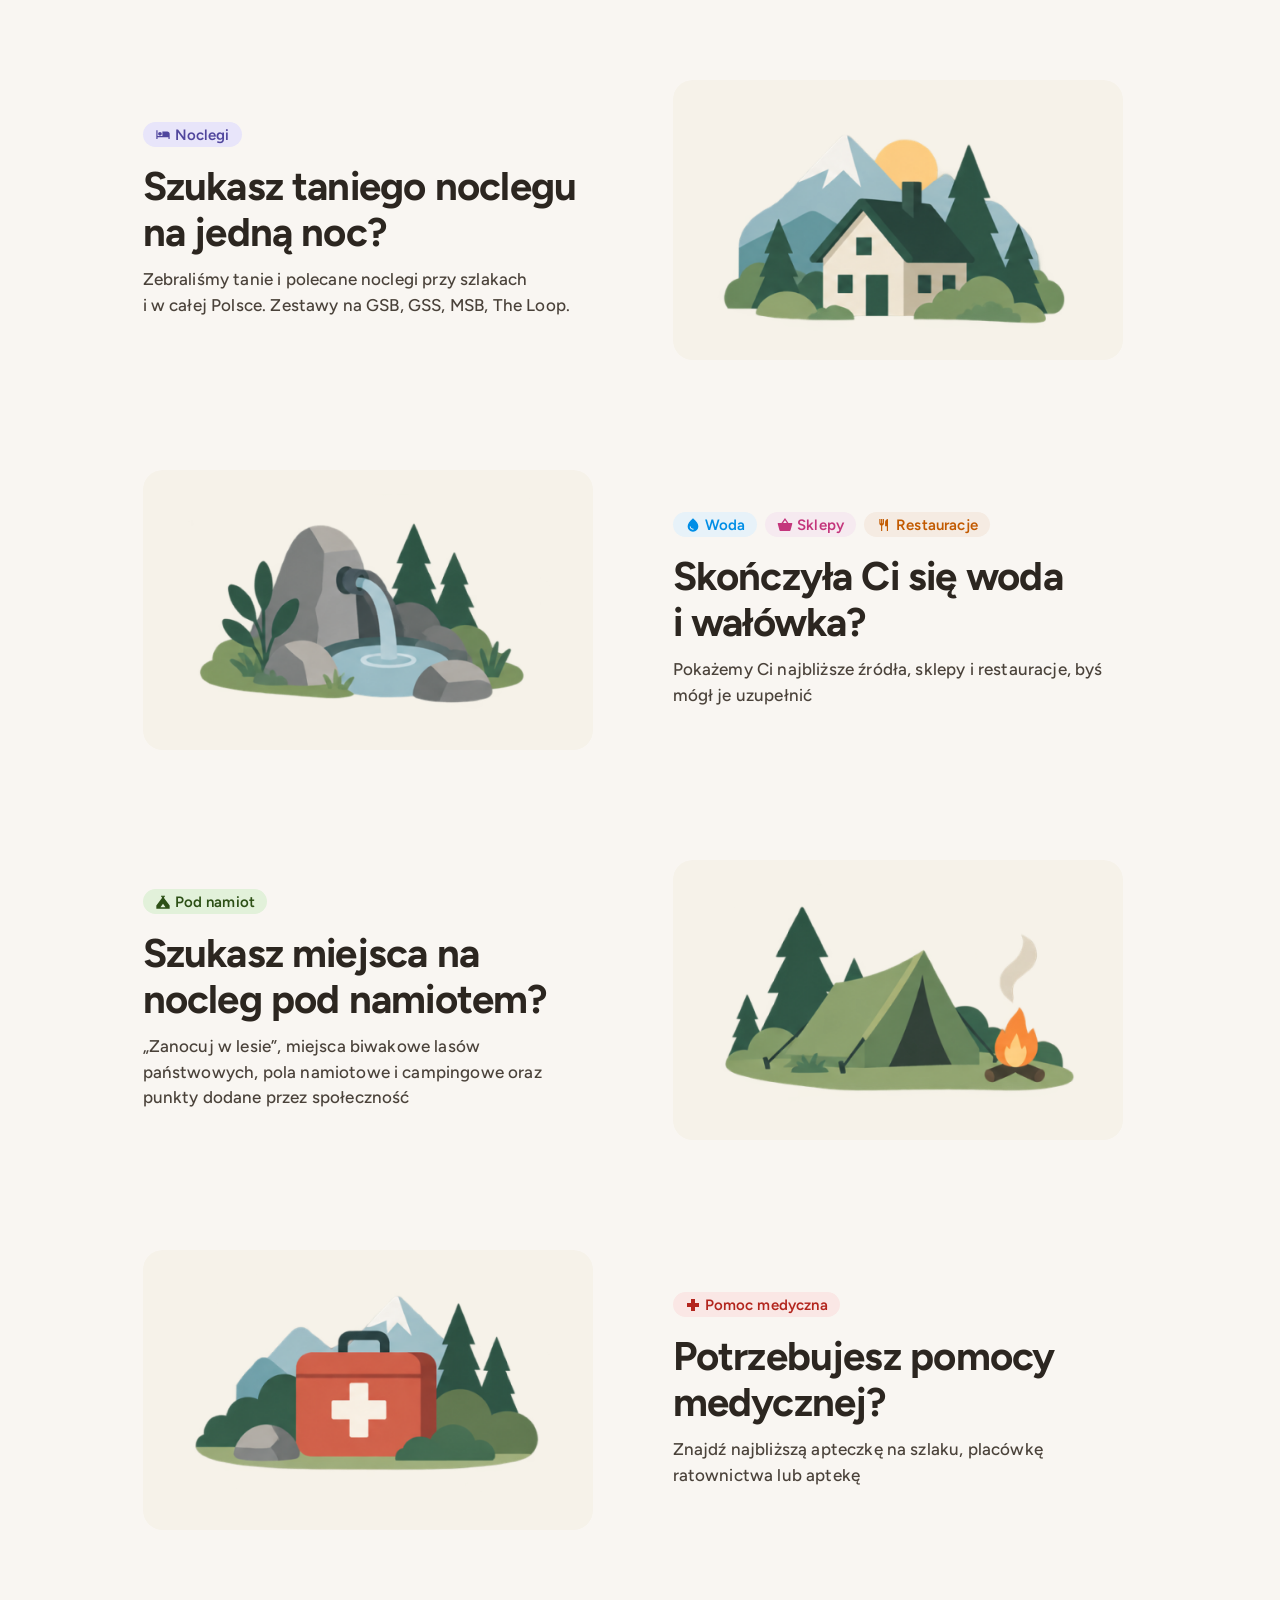
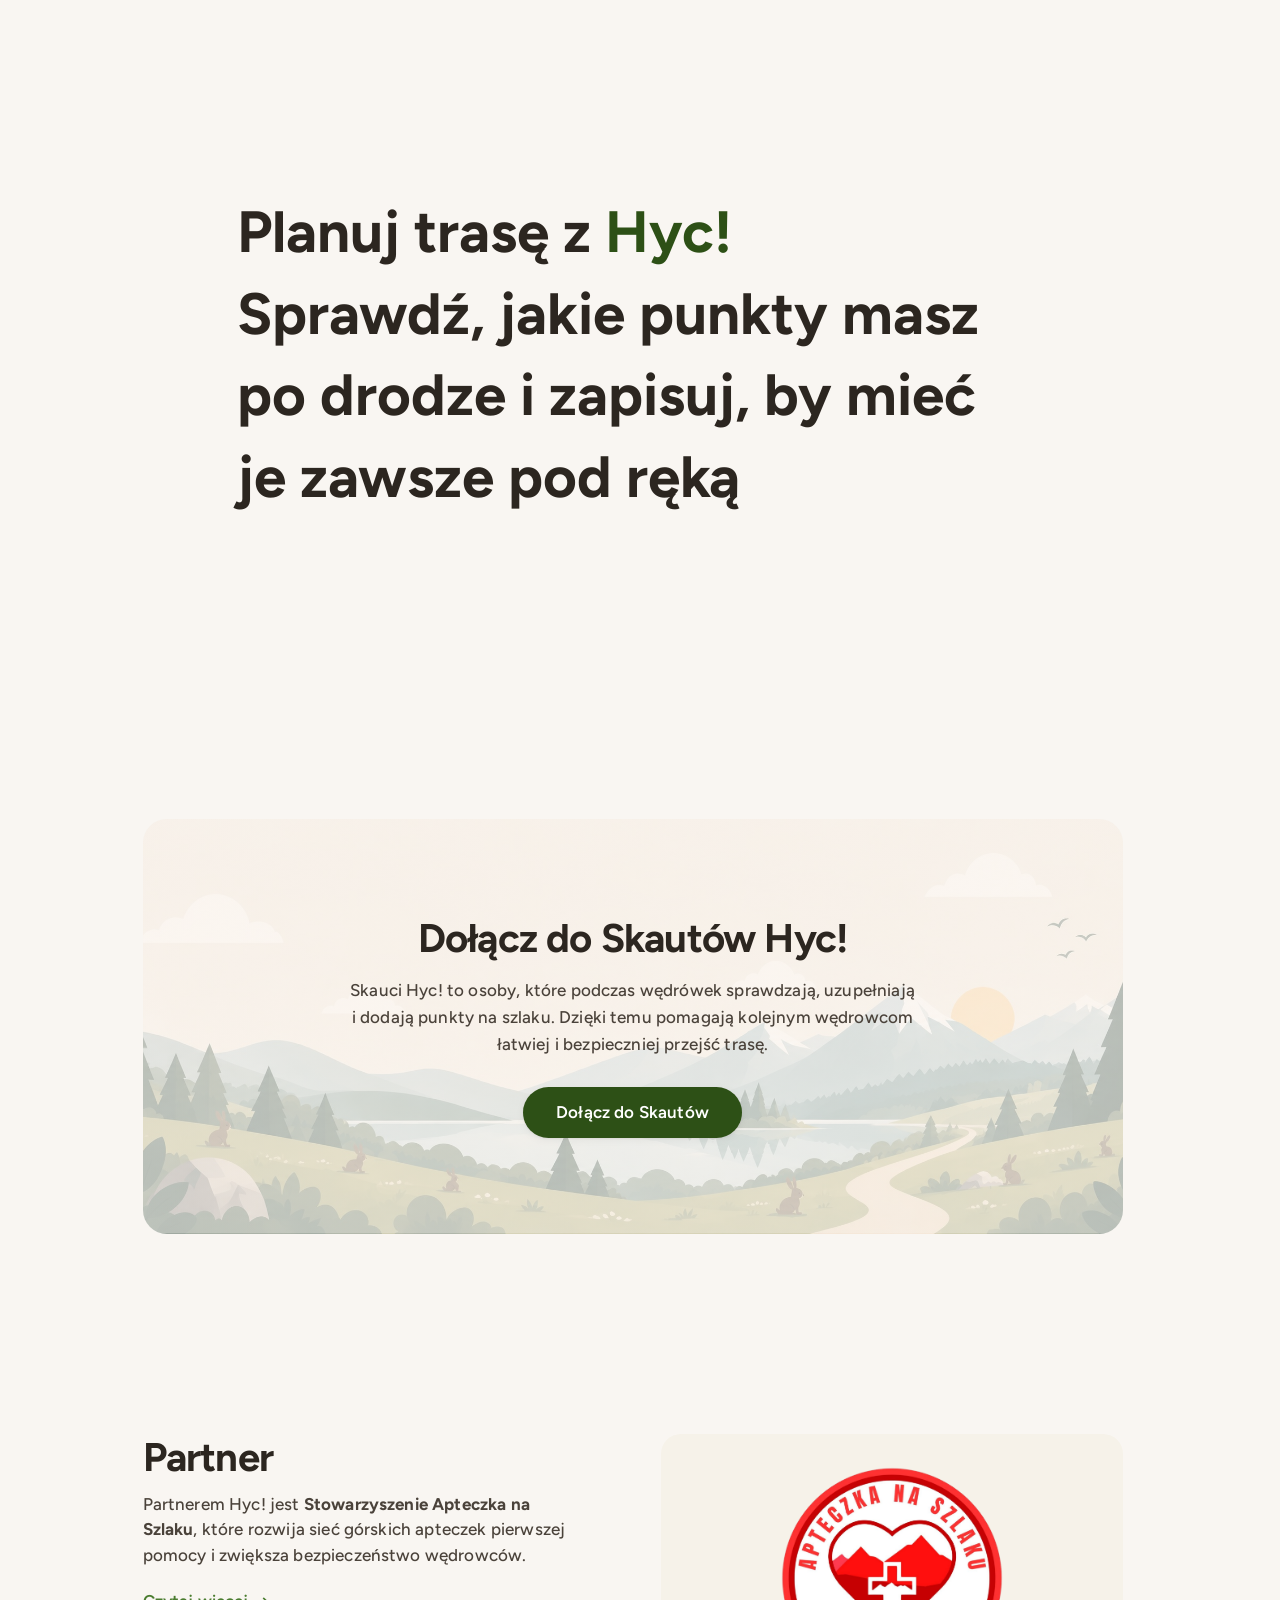
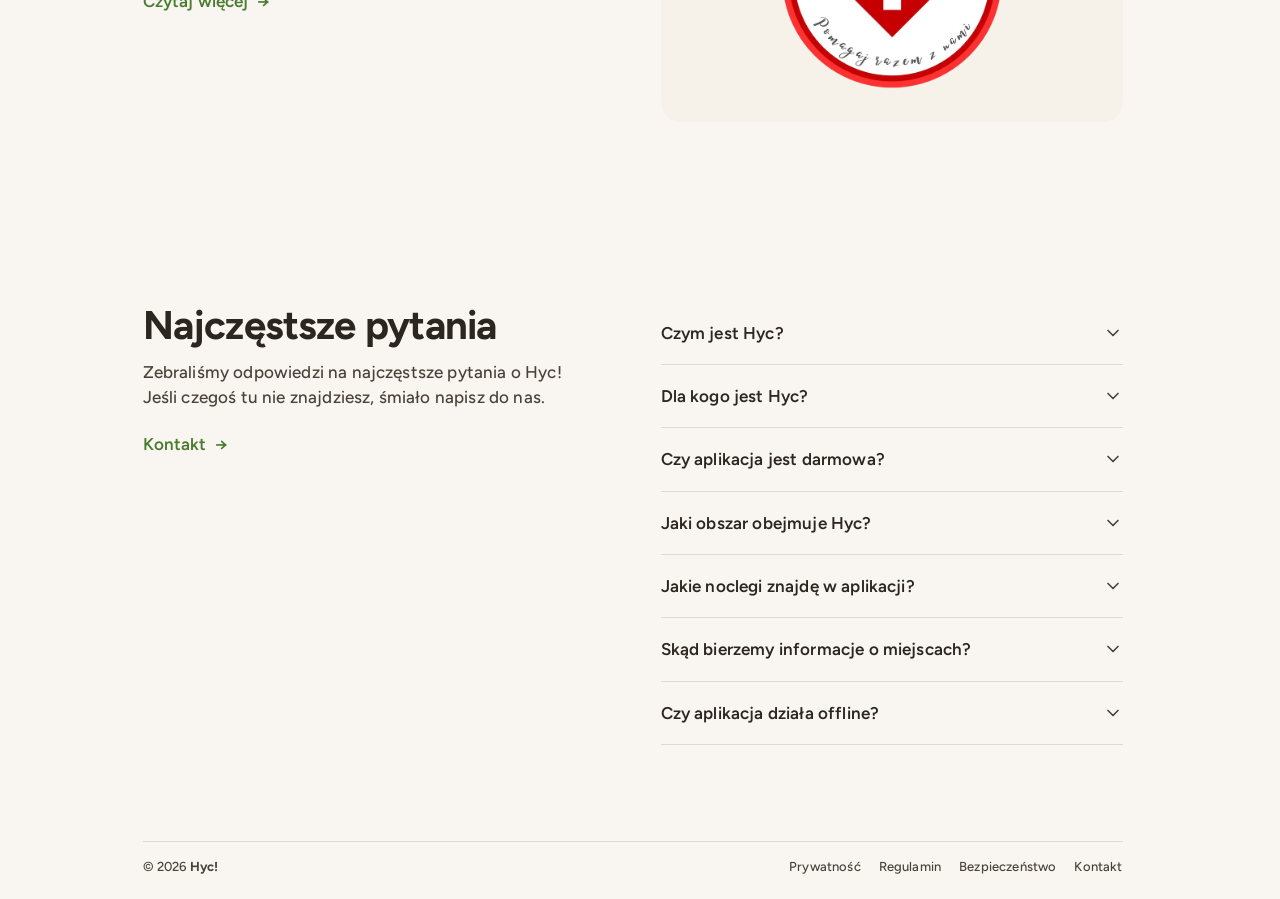
==== commit c81e8ced: "copy(landing): noclegi, kropka zamiast wykrzyknika (user 1029) Co-Authored-By: Claude Opus 5.5 <nore" ====
--- a/index.html
+++ b/index.html
@@ -176,7 +176,7 @@
               <span class="feature-tag feature-tag--noclegi"><svg viewBox="0 0 24 24" aria-hidden="true"><path fill-rule="evenodd" clip-rule="evenodd" d="M2 18V5H3.81818V13.6667H11.0909V6.73333H18.3636C19.3636 6.73333 20.2197 7.07278 20.9318 7.75167C21.6439 8.43056 22 9.24667 22 10.2V18H20.1818V15.4H3.81818V18H2ZM5.52273 12.0417C4.99242 11.5361 4.72727 10.9222 4.72727 10.2C4.72727 9.47778 4.99242 8.86389 5.52273 8.35833C6.05303 7.85278 6.69697 7.6 7.45455 7.6C8.21212 7.6 8.85606 7.85278 9.38636 8.35833C9.91667 8.86389 10.1818 9.47778 10.1818 10.2C10.1818 10.9222 9.91667 11.5361 9.38636 12.0417C8.85606 12.5472 8.21212 12.8 7.45455 12.8C6.69697 12.8 6.05303 12.5472 5.52273 12.0417Z"/></svg><span class="feature-tag-label">Noclegi</span></span>
             </div>
             <h3>Szukasz taniego noclegu na&nbsp;jedną noc?</h3>
-            <p>Zebraliśmy tanie i&nbsp;polecane noclegi przy szlakach i&nbsp;w&nbsp;całej Polsce! Zestawy na GSB, GSS, MSB, The Loop.</p>
+            <p>Zebraliśmy tanie i&nbsp;polecane noclegi przy szlakach i&nbsp;w&nbsp;całej Polsce. Zestawy na GSB, GSS, MSB, The Loop.</p>
           </div>
         </div>
 
